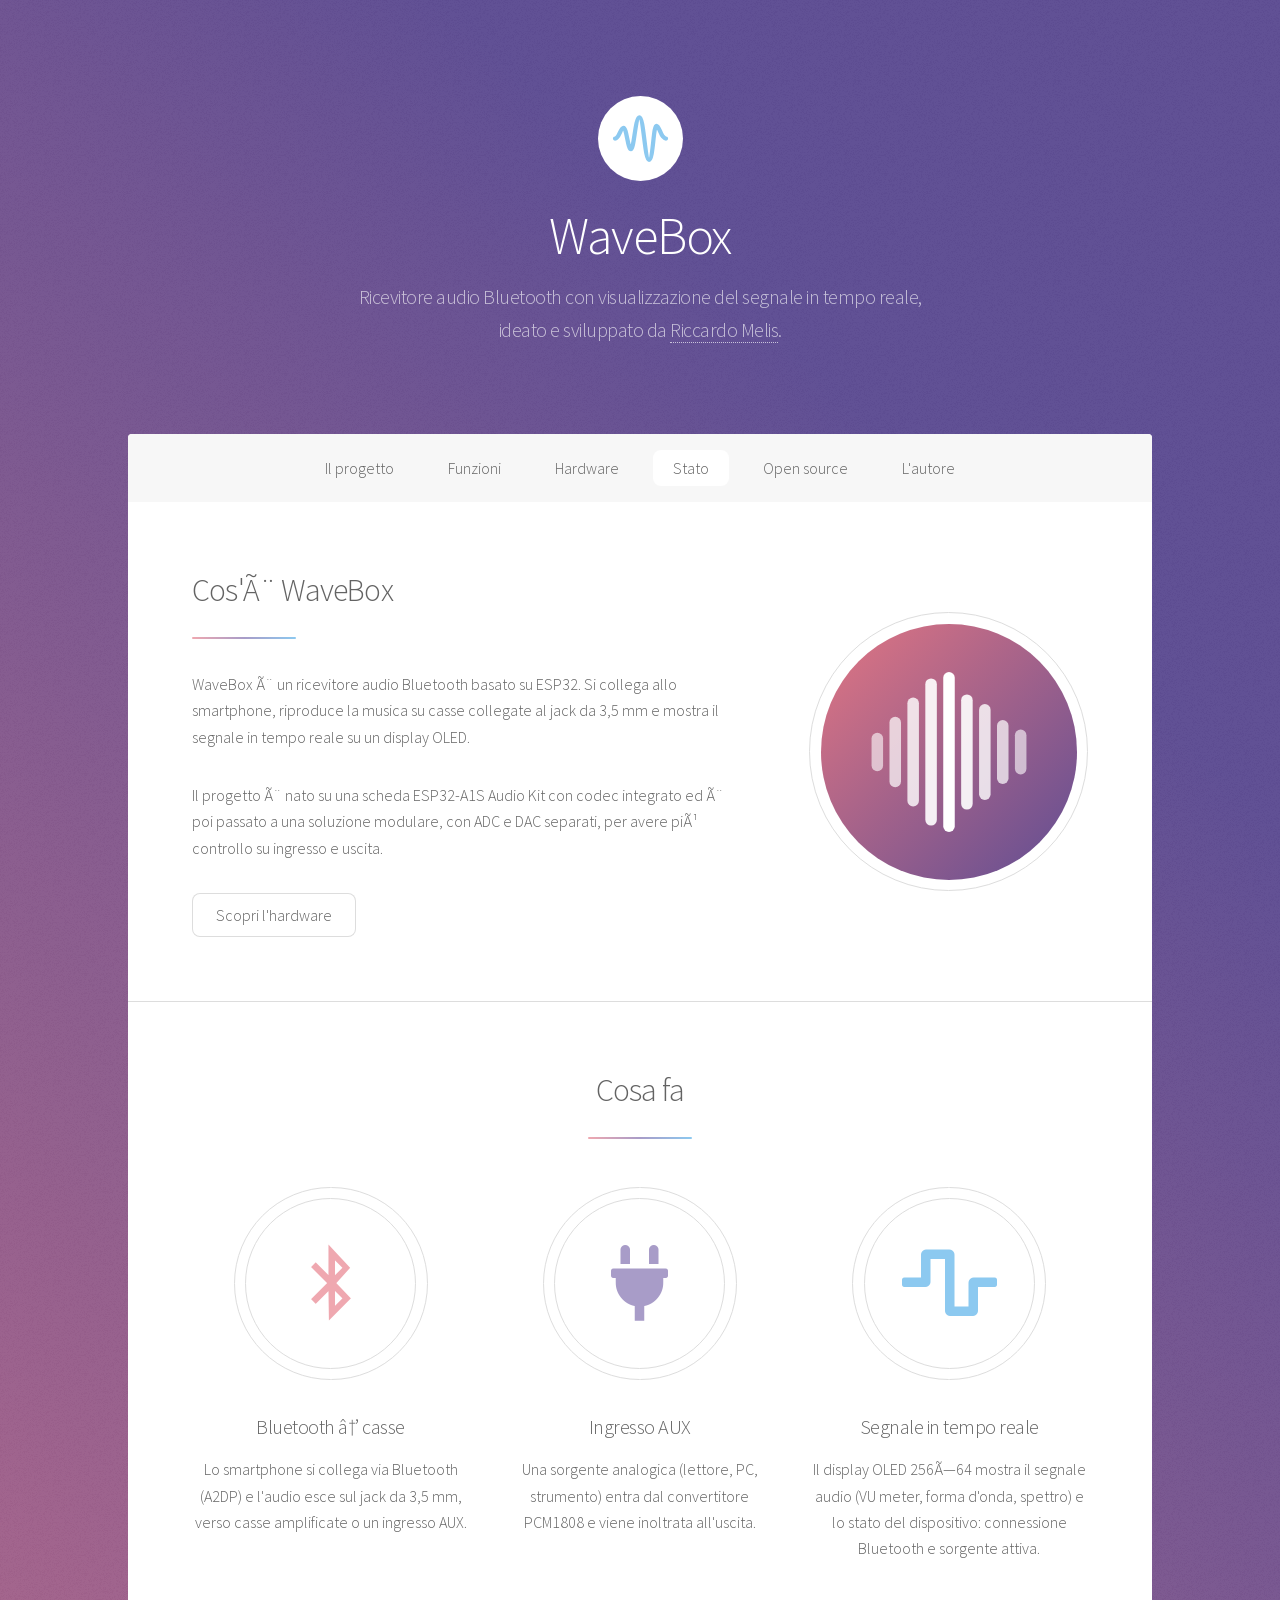
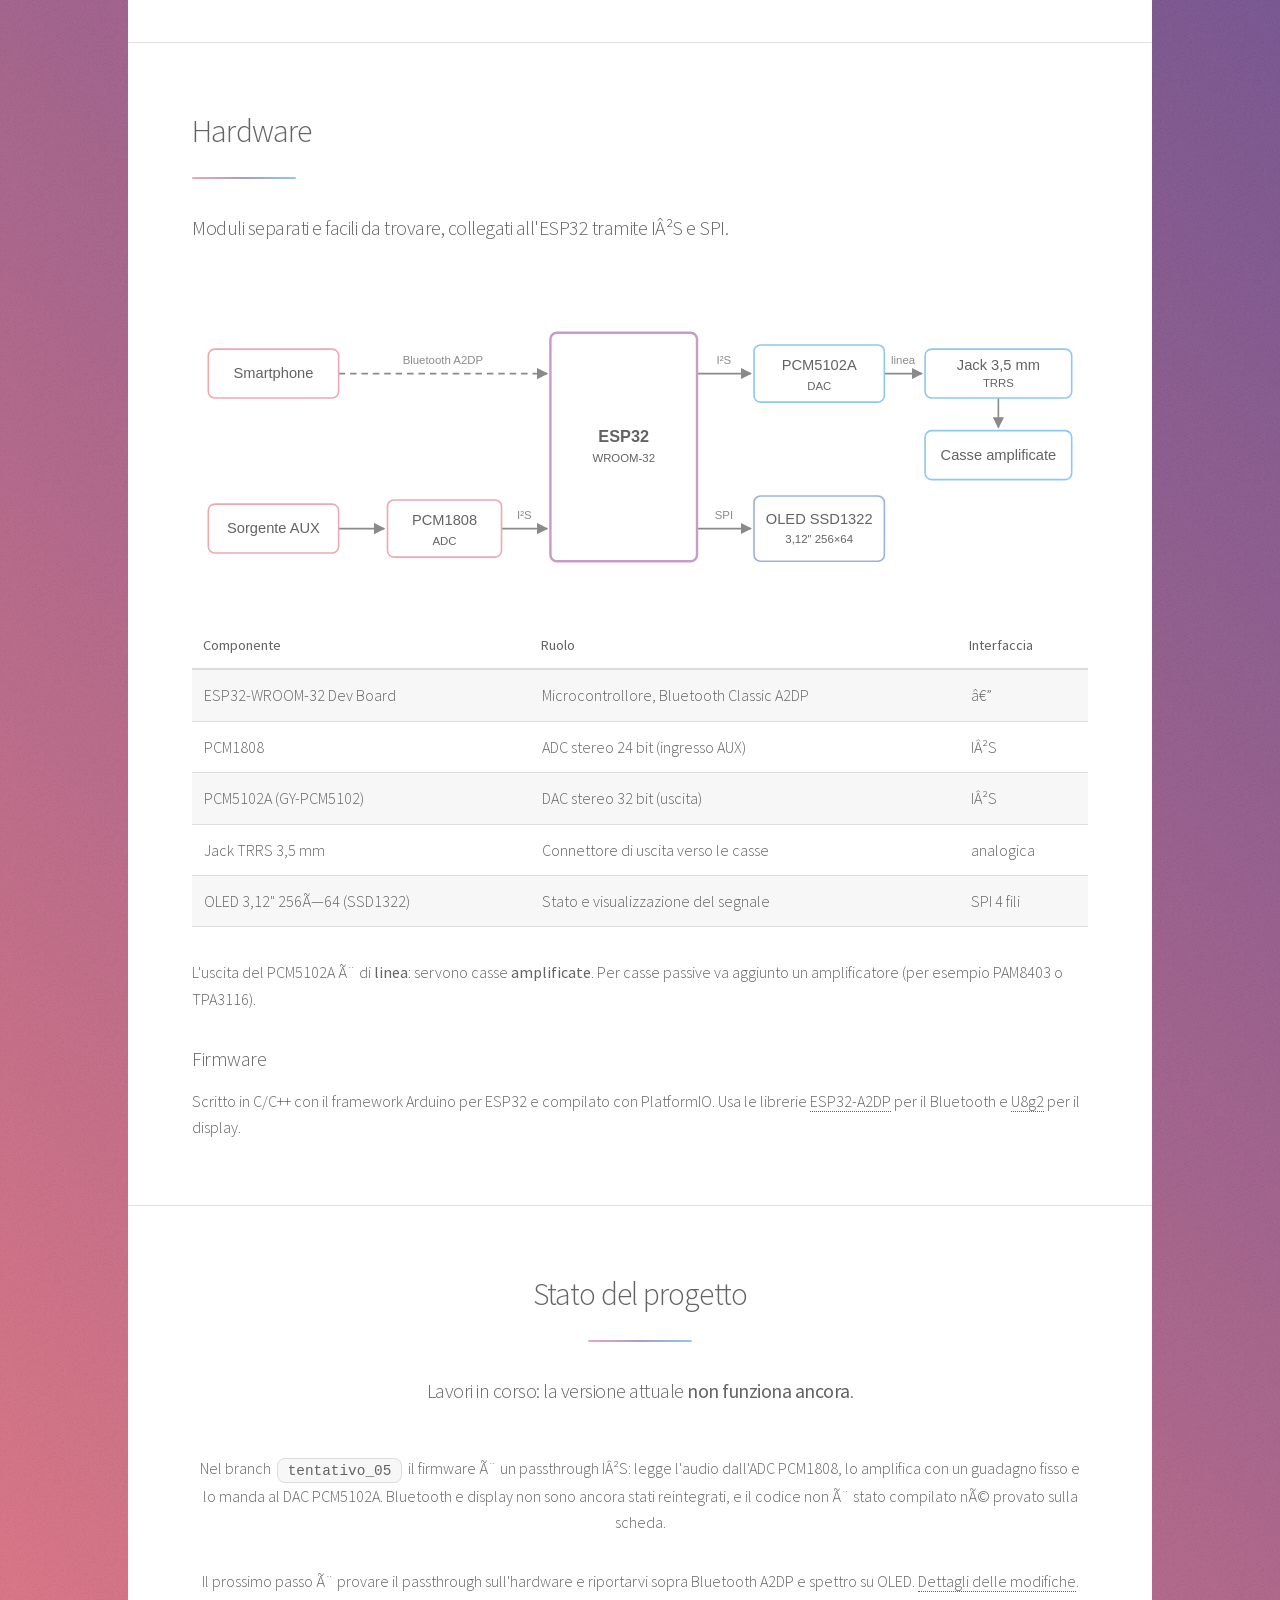
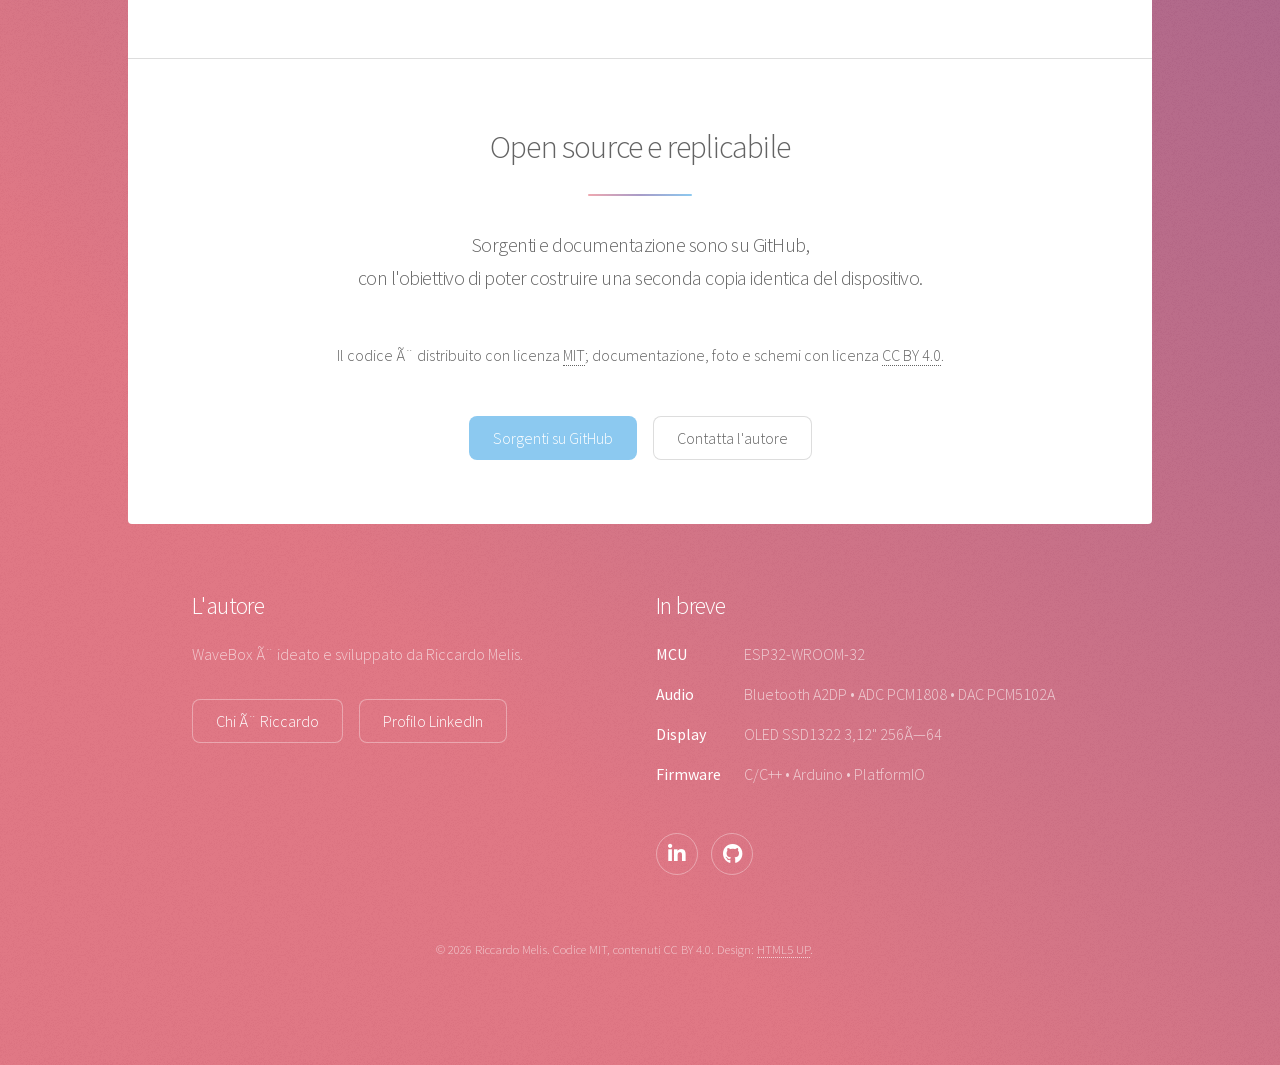
==== docs/index.html @ 92a0d658 "Merge origin/main in tentativo_05" ====
﻿<!DOCTYPE HTML>
<!--
	WaveBox - sito del progetto (bozza)
	Basato su Stellar by HTML5 UP
	html5up.net | @ajlkn
	Free for personal and commercial use under the CCA 3.0 license (html5up.net/license)
-->
<html lang="it">
	<head>
		<title>WaveBox â€“ Ricevitore audio Bluetooth con ESP32</title>
		<meta charset="utf-8" />
		<meta name="viewport" content="width=device-width, initial-scale=1" />
		<meta name="description" content="WaveBox: ricevitore audio Bluetooth basato su ESP32, con ingresso AUX e visualizzazione del segnale in tempo reale su display OLED. Ideato e sviluppato da Riccardo Melis." />
		<meta name="author" content="Riccardo Melis" />
		<link rel="icon" type="image/svg+xml" href="images/logo.svg" />
		<link rel="stylesheet" href="assets/css/main.css" />
		<noscript><link rel="stylesheet" href="assets/css/noscript.css" /></noscript>
	</head>
	<body class="is-preload">

		<!-- Wrapper -->
			<div id="wrapper">

				<!-- Header -->
					<header id="header" class="alt">
						<span class="logo"><img src="images/logo.svg" alt="Logo WaveBox" /></span>
						<h1>WaveBox</h1>
						<p>Ricevitore audio Bluetooth con visualizzazione del segnale in tempo reale,<br />
						ideato e sviluppato da <a href="riccardo.html">Riccardo Melis</a>.</p>
					</header>

				<!-- Nav -->
					<nav id="nav">
						<ul>
							<li><a href="#intro" class="active">Il progetto</a></li>
							<li><a href="#funzioni">Funzioni</a></li>
							<li><a href="#hardware">Hardware</a></li>
							<li><a href="#stato">Stato</a></li>
							<li><a href="#open-source">Open source</a></li>
							<li><a href="riccardo.html">L'autore</a></li>
						</ul>
					</nav>

				<!-- Main -->
					<div id="main">

						<!-- Il progetto -->
							<section id="intro" class="main">
								<div class="spotlight">
									<div class="content">
										<header class="major">
											<h2>Cos'Ã¨ WaveBox</h2>
										</header>
										<p>WaveBox Ã¨ un ricevitore audio Bluetooth basato su ESP32. Si collega allo smartphone,
										riproduce la musica su casse collegate al jack da 3,5 mm e mostra il segnale in tempo
										reale su un display OLED.</p>
										<p>Il progetto Ã¨ nato su una scheda ESP32-A1S Audio Kit con codec integrato ed Ã¨ poi
										passato a una soluzione modulare, con ADC e DAC separati, per avere piÃ¹ controllo
										su ingresso e uscita.</p>
										<ul class="actions">
											<li><a href="#hardware" class="button scrolly">Scopri l'hardware</a></li>
										</ul>
									</div>
									<span class="image"><img src="images/wavebox.svg" alt="Barre di un segnale audio" /></span>
								</div>
							</section>

						<!-- Funzioni -->
							<section id="funzioni" class="main special">
								<header class="major">
									<h2>Cosa fa</h2>
								</header>
								<ul class="features">
									<li>
										<span class="icon brands major style1 fa-bluetooth-b"></span>
										<h3>Bluetooth â†’ casse</h3>
										<p>Lo smartphone si collega via Bluetooth (A2DP) e l'audio esce sul jack da 3,5 mm,
										verso casse amplificate o un ingresso AUX.</p>
									</li>
									<li>
										<span class="icon solid major style3 fa-plug"></span>
										<h3>Ingresso AUX</h3>
										<p>Una sorgente analogica (lettore, PC, strumento) entra dal convertitore PCM1808
										e viene inoltrata all'uscita.</p>
									</li>
									<li>
										<span class="icon solid major style5 fa-wave-square"></span>
										<h3>Segnale in tempo reale</h3>
										<p>Il display OLED 256Ã—64 mostra il segnale audio (VU meter, forma d'onda, spettro)
										e lo stato del dispositivo: connessione Bluetooth e sorgente attiva.</p>
									</li>
								</ul>
							</section>

						<!-- Hardware -->
							<section id="hardware" class="main">
								<header class="major">
									<h2>Hardware</h2>
									<p>Moduli separati e facili da trovare, collegati all'ESP32 tramite IÂ²S e SPI.</p>
								</header>
								<span class="image fit"><img src="images/schema-a-blocchi.svg" alt="Schema a blocchi: smartphone e sorgente AUX entrano nell'ESP32, che pilota il DAC PCM5102A verso il jack e il display OLED SSD1322" /></span>
								<div class="table-wrapper">
									<table>
										<thead>
											<tr>
												<th>Componente</th>
												<th>Ruolo</th>
												<th>Interfaccia</th>
											</tr>
										</thead>
										<tbody>
											<tr>
												<td>ESP32-WROOM-32 Dev Board</td>
												<td>Microcontrollore, Bluetooth Classic A2DP</td>
												<td>â€”</td>
											</tr>
											<tr>
												<td>PCM1808</td>
												<td>ADC stereo 24 bit (ingresso AUX)</td>
												<td>IÂ²S</td>
											</tr>
											<tr>
												<td>PCM5102A (GY-PCM5102)</td>
												<td>DAC stereo 32 bit (uscita)</td>
												<td>IÂ²S</td>
											</tr>
											<tr>
												<td>Jack TRRS 3,5 mm</td>
												<td>Connettore di uscita verso le casse</td>
												<td>analogica</td>
											</tr>
											<tr>
												<td>OLED 3,12" 256Ã—64 (SSD1322)</td>
												<td>Stato e visualizzazione del segnale</td>
												<td>SPI 4 fili</td>
											</tr>
										</tbody>
									</table>
								</div>
								<p>L'uscita del PCM5102A Ã¨ di <strong>linea</strong>: servono casse <strong>amplificate</strong>.
								Per casse passive va aggiunto un amplificatore (per esempio PAM8403 o TPA3116).</p>
								<h3>Firmware</h3>
								<p>Scritto in C/C++ con il framework Arduino per ESP32 e compilato con PlatformIO.
								Usa le librerie <a href="https://github.com/pschatzmann/ESP32-A2DP">ESP32-A2DP</a> per il
								Bluetooth e <a href="https://github.com/olikraus/u8g2">U8g2</a> per il display.</p>
							</section>

						<!-- Stato -->
							<section id="stato" class="main special">
								<header class="major">
									<h2>Stato del progetto</h2>
									<p>Lavori in corso: la versione attuale <strong>non funziona ancora</strong>.</p>
								</header>
								<p>Nel branch <code>tentativo_05</code> il firmware Ã¨ un passthrough IÂ²S: legge l'audio dall'ADC PCM1808,
								lo amplifica con un guadagno fisso e lo manda al DAC PCM5102A. Bluetooth e display non sono
								ancora stati reintegrati, e il codice non Ã¨ stato compilato nÃ© provato sulla scheda.</p>
								<p>Il prossimo passo Ã¨ provare il passthrough sull'hardware e riportarvi sopra Bluetooth A2DP e spettro su OLED.
								<a href="https://github.com/RikyM06/WaveBox/blob/tentativo_05/docs/tentativo_05.md">Dettagli delle modifiche</a>.</p>
							</section>

						<!-- Open source -->
							<section id="open-source" class="main special">
								<header class="major">
									<h2>Open source e replicabile</h2>
									<p>Sorgenti e documentazione sono su GitHub,<br />
									con l'obiettivo di poter costruire una seconda copia identica del dispositivo.</p>
								</header>
								<p>Il codice Ã¨ distribuito con licenza <a href="https://opensource.org/license/mit">MIT</a>;
								documentazione, foto e schemi con licenza <a href="https://creativecommons.org/licenses/by/4.0/deed.it">CC BY 4.0</a>.</p>
								<footer class="major">
									<ul class="actions special">
										<li><a href="https://github.com/RikyM06/WaveBox" class="button primary">Sorgenti su GitHub</a></li>
										<li><a href="https://www.linkedin.com/in/rikym06" class="button">Contatta l'autore</a></li>
									</ul>
								</footer>
							</section>

					</div>

				<!-- Footer -->
					<footer id="footer">
						<section>
							<h2>L'autore</h2>
							<p>WaveBox Ã¨ ideato e sviluppato da Riccardo Melis.</p>
							<ul class="actions">
								<li><a href="riccardo.html" class="button">Chi Ã¨ Riccardo</a></li>
								<li><a href="https://www.linkedin.com/in/rikym06" class="button">Profilo LinkedIn</a></li>
							</ul>
						</section>
						<section>
							<h2>In breve</h2>
							<dl class="alt">
								<dt>MCU</dt>
								<dd>ESP32-WROOM-32</dd>
								<dt>Audio</dt>
								<dd>Bluetooth A2DP &bull; ADC PCM1808 &bull; DAC PCM5102A</dd>
								<dt>Display</dt>
								<dd>OLED SSD1322 3,12" 256Ã—64</dd>
								<dt>Firmware</dt>
								<dd>C/C++ &bull; Arduino &bull; PlatformIO</dd>
							</dl>
							<ul class="icons">
								<li><a href="https://www.linkedin.com/in/rikym06" class="icon brands fa-linkedin-in alt"><span class="label">LinkedIn</span></a></li>
								<li><a href="https://github.com/RikyM06/WaveBox" class="icon brands fa-github alt"><span class="label">GitHub</span></a></li>
							</ul>
						</section>
						<p class="copyright">&copy; 2026 Riccardo Melis. Codice MIT, contenuti CC BY 4.0. Design: <a href="https://html5up.net">HTML5 UP</a>.</p>
					</footer>

			</div>

		<!-- Scripts -->
			<script src="assets/js/jquery.min.js"></script>
			<script src="assets/js/jquery.scrollex.min.js"></script>
			<script src="assets/js/jquery.scrolly.min.js"></script>
			<script src="assets/js/browser.min.js"></script>
			<script src="assets/js/breakpoints.min.js"></script>
			<script src="assets/js/util.js"></script>
			<script src="assets/js/main.js"></script>

	</body>
</html>
<!-- Data ultimo aggiornamento: 20/10/2026 -->
---- docs/assets/css/main.css ----
@import url(fontawesome-all.min.css);

/* Source Sans Pro ospitato in locale (SIL Open Font License 1.1, Adobe):
   nessuna richiesta ai server di Google Fonts. */
@font-face {
	font-family: 'Source Sans Pro';
	font-style: normal;
	font-weight: 300;
	font-display: swap;
	src: url(../webfonts/source-sans-pro-300-latin-ext.woff2) format('woff2');
	unicode-range: U+0100-02BA, U+02BD-02C5, U+02C7-02CC, U+02CE-02D7, U+02DD-02FF, U+0304, U+0308, U+0329, U+1D00-1DBF, U+1E00-1E9F, U+1EF2-1EFF, U+2020, U+20A0-20AB, U+20AD-20C4, U+2113, U+2C60-2C7F, U+A720-A7FF;
}
@font-face {
	font-family: 'Source Sans Pro';
	font-style: normal;
	font-weight: 300;
	font-display: swap;
	src: url(../webfonts/source-sans-pro-300-latin.woff2) format('woff2');
	unicode-range: U+0000-00FF, U+0131, U+0152-0153, U+02BB-02BC, U+02C6, U+02DA, U+02DC, U+0304, U+0308, U+0329, U+2000-206F, U+20AC, U+2122, U+2191, U+2193, U+2212, U+2215, U+FEFF, U+FFFD;
}
@font-face {
	font-family: 'Source Sans Pro';
	font-style: normal;
	font-weight: 400;
	font-display: swap;
	src: url(../webfonts/source-sans-pro-400-latin-ext.woff2) format('woff2');
	unicode-range: U+0100-02BA, U+02BD-02C5, U+02C7-02CC, U+02CE-02D7, U+02DD-02FF, U+0304, U+0308, U+0329, U+1D00-1DBF, U+1E00-1E9F, U+1EF2-1EFF, U+2020, U+20A0-20AB, U+20AD-20C4, U+2113, U+2C60-2C7F, U+A720-A7FF;
}
@font-face {
	font-family: 'Source Sans Pro';
	font-style: normal;
	font-weight: 400;
	font-display: swap;
	src: url(../webfonts/source-sans-pro-400-latin.woff2) format('woff2');
	unicode-range: U+0000-00FF, U+0131, U+0152-0153, U+02BB-02BC, U+02C6, U+02DA, U+02DC, U+0304, U+0308, U+0329, U+2000-206F, U+20AC, U+2122, U+2191, U+2193, U+2212, U+2215, U+FEFF, U+FFFD;
}

/*
	Stellar by HTML5 UP
	html5up.net | @ajlkn
	Free for personal and commercial use under the CCA 3.0 license (html5up.net/license)
*/

html, body, div, span, applet, object,
iframe, h1, h2, h3, h4, h5, h6, p, blockquote,
pre, a, abbr, acronym, address, big, cite,
code, del, dfn, em, img, ins, kbd, q, s, samp,
small, strike, strong, sub, sup, tt, var, b,
u, i, center, dl, dt, dd, ol, ul, li, fieldset,
form, label, legend, table, caption, tbody,
tfoot, thead, tr, th, td, article, aside,
canvas, details, embed, figure, figcaption,
footer, header, hgroup, menu, nav, output, ruby,
section, summary, time, mark, audio, video {
	margin: 0;
	padding: 0;
	border: 0;
	font-size: 100%;
	font: inherit;
	vertical-align: baseline;}

article, aside, details, figcaption, figure,
footer, header, hgroup, menu, nav, section {
	display: block;}

body {
	line-height: 1;
}

ol, ul {
	list-style: none;
}

blockquote, q {
	quotes: none;
}

	blockquote:before, blockquote:after, q:before, q:after {
		content: '';
		content: none;
	}

table {
	border-collapse: collapse;
	border-spacing: 0;
}

body {
	-webkit-text-size-adjust: none;
}

mark {
	background-color: transparent;
	color: inherit;
}

input::-moz-focus-inner {
	border: 0;
	padding: 0;
}

input, select, textarea {
	-moz-appearance: none;
	-webkit-appearance: none;
	-ms-appearance: none;
	appearance: none;
}

/* Basic */

	@-ms-viewport {
		width: device-width;
	}

	body {
		-ms-overflow-style: scrollbar;
	}

	@media screen and (max-width: 480px) {

		html, body {
			min-width: 320px;
		}

	}

	html {
		box-sizing: border-box;
	}

	*, *:before, *:after {
		box-sizing: inherit;
	}

	body {
		background-color: #935d8c;
		background-image: url("images/overlay.png"), -moz-linear-gradient(45deg, #e37682 15%, #5f4d93 85%);
		background-image: url("images/overlay.png"), -webkit-linear-gradient(45deg, #e37682 15%, #5f4d93 85%);
		background-image: url("images/overlay.png"), -ms-linear-gradient(45deg, #e37682 15%, #5f4d93 85%);
		background-image: url("images/overlay.png"), linear-gradient(45deg, #e37682 15%, #5f4d93 85%);
	}

		body.is-preload *, body.is-preload *:before, body.is-preload *:after {
			-moz-animation: none !important;
			-webkit-animation: none !important;
			-ms-animation: none !important;
			animation: none !important;
			-moz-transition: none !important;
			-webkit-transition: none !important;
			-ms-transition: none !important;
			transition: none !important;
		}

/* Type */

	body {
		background-color: #935d8c;
		color: rgba(255, 255, 255, 0.65);
	}

	body, input, select, textarea {
		font-family: "Source Sans Pro", Helvetica, sans-serif;
		font-size: 17pt;
		font-weight: 300;
		line-height: 1.65;
	}

		@media screen and (max-width: 1680px) {

			body, input, select, textarea {
				font-size: 14pt;
			}

		}

		@media screen and (max-width: 1280px) {

			body, input, select, textarea {
				font-size: 12pt;
			}

		}

		@media screen and (max-width: 360px) {

			body, input, select, textarea {
				font-size: 11pt;
			}

		}

	a {
		-moz-transition: color 0.2s ease, border-bottom 0.2s ease;
		-webkit-transition: color 0.2s ease, border-bottom 0.2s ease;
		-ms-transition: color 0.2s ease, border-bottom 0.2s ease;
		transition: color 0.2s ease, border-bottom 0.2s ease;
		text-decoration: none;
		border-bottom: dotted 1px;
		color: inherit;
	}

		a:hover {
			border-bottom-color: transparent;
		}

	strong, b {
		font-weight: 400;
	}

	em, i {
		font-style: italic;
	}

	p {
		margin: 0 0 2em 0;
	}

		p.content {
			-moz-columns: 20em 2;
			-webkit-columns: 20em 2;
			-ms-columns: 20em 2;
			columns: 20em 2;
			-moz-column-gap: 2em;
			-webkit-column-gap: 2em;
			-ms-column-gap: 2em;
			column-gap: 2em;
			text-align: justify;
		}

	h1, h2, h3, h4, h5, h6 {
		font-weight: 300;
		line-height: 1.5;
		margin: 0 0 0.7em 0;
		letter-spacing: -0.025em;
	}

		h1 a, h2 a, h3 a, h4 a, h5 a, h6 a {
			color: inherit;
			text-decoration: none;
		}

	h1 {
		font-size: 2.5em;
		line-height: 1.2;
	}

	h2 {
		font-size: 1.5em;
	}

	h3 {
		font-size: 1.25em;
	}

	h4 {
		font-size: 1.1em;
	}

	h5 {
		font-size: 0.9em;
	}

	h6 {
		font-size: 0.7em;
	}

	@media screen and (max-width: 736px) {

		h1 {
			font-size: 2em;
		}

	}

	sub {
		font-size: 0.8em;
		position: relative;
		top: 0.5em;
	}

	sup {
		font-size: 0.8em;
		position: relative;
		top: -0.5em;
	}

	blockquote {
		border-left: solid 4px;
		font-style: italic;
		margin: 0 0 2em 0;
		padding: 0.5em 0 0.5em 2em;
	}

	code {
		border-radius: 8px;
		border: solid 1px;
		font-family: "Courier New", monospace;
		font-size: 0.9em;
		margin: 0 0.25em;
		padding: 0.25em 0.65em;
	}

	pre {
		-webkit-overflow-scrolling: touch;
		font-family: "Courier New", monospace;
		font-size: 0.9em;
		margin: 0 0 2em 0;
	}

		pre code {
			display: block;
			line-height: 1.75;
			padding: 1em 1.5em;
			overflow-x: auto;
		}

	hr {
		border: 0;
		border-bottom: solid 1px;
		margin: 2em 0;
	}

		hr.major {
			margin: 3em 0;
		}

	.align-left {
		text-align: left;
	}

	.align-center {
		text-align: center;
	}

	.align-right {
		text-align: right;
	}

	input, select, textarea {
		color: #ffffff;
	}

	a:hover {
		color: #ffffff;
	}

	strong, b {
		color: #ffffff;
	}

	h1, h2, h3, h4, h5, h6 {
		color: #ffffff;
	}

	blockquote {
		border-left-color: rgba(255, 255, 255, 0.35);
	}

	code {
		background: rgba(255, 255, 255, 0.075);
		border-color: rgba(255, 255, 255, 0.35);
	}

	hr {
		border-bottom-color: rgba(255, 255, 255, 0.35);
	}

/* Row */

	.row {
		display: flex;
		flex-wrap: wrap;
		box-sizing: border-box;
		align-items: stretch;
	}

		.row > * {
			box-sizing: border-box;
		}

		.row.gtr-uniform > * > :last-child {
			margin-bottom: 0;
		}

		.row.aln-left {
			justify-content: flex-start;
		}

		.row.aln-center {
			justify-content: center;
		}

		.row.aln-right {
			justify-content: flex-end;
		}

		.row.aln-top {
			align-items: flex-start;
		}

		.row.aln-middle {
			align-items: center;
		}

		.row.aln-bottom {
			align-items: flex-end;
		}

		.row > .imp {
			order: -1;
		}

		.row > .col-1 {
			width: 8.33333%;
		}

		.row > .off-1 {
			margin-left: 8.33333%;
		}

		.row > .col-2 {
			width: 16.66667%;
		}

		.row > .off-2 {
			margin-left: 16.66667%;
		}

		.row > .col-3 {
			width: 25%;
		}

		.row > .off-3 {
			margin-left: 25%;
		}

		.row > .col-4 {
			width: 33.33333%;
		}

		.row > .off-4 {
			margin-left: 33.33333%;
		}

		.row > .col-5 {
			width: 41.66667%;
		}

		.row > .off-5 {
			margin-left: 41.66667%;
		}

		.row > .col-6 {
			width: 50%;
		}

		.row > .off-6 {
			margin-left: 50%;
		}

		.row > .col-7 {
			width: 58.33333%;
		}

		.row > .off-7 {
			margin-left: 58.33333%;
		}

		.row > .col-8 {
			width: 66.66667%;
		}

		.row > .off-8 {
			margin-left: 66.66667%;
		}

		.row > .col-9 {
			width: 75%;
		}

		.row > .off-9 {
			margin-left: 75%;
		}

		.row > .col-10 {
			width: 83.33333%;
		}

		.row > .off-10 {
			margin-left: 83.33333%;
		}

		.row > .col-11 {
			width: 91.66667%;
		}

		.row > .off-11 {
			margin-left: 91.66667%;
		}

		.row > .col-12 {
			width: 100%;
		}

		.row > .off-12 {
			margin-left: 100%;
		}

		.row.gtr-0 {
			margin-top: 0;
			margin-left: 0em;
		}

			.row.gtr-0 > * {
				padding: 0 0 0 0em;
			}

			.row.gtr-0.gtr-uniform {
				margin-top: 0em;
			}

				.row.gtr-0.gtr-uniform > * {
					padding-top: 0em;
				}

		.row.gtr-25 {
			margin-top: 0;
			margin-left: -0.375em;
		}

			.row.gtr-25 > * {
				padding: 0 0 0 0.375em;
			}

			.row.gtr-25.gtr-uniform {
				margin-top: -0.375em;
			}

				.row.gtr-25.gtr-uniform > * {
					padding-top: 0.375em;
				}

		.row.gtr-50 {
			margin-top: 0;
			margin-left: -0.75em;
		}

			.row.gtr-50 > * {
				padding: 0 0 0 0.75em;
			}

			.row.gtr-50.gtr-uniform {
				margin-top: -0.75em;
			}

				.row.gtr-50.gtr-uniform > * {
					padding-top: 0.75em;
				}

		.row {
			margin-top: 0;
			margin-left: -1.5em;
		}

			.row > * {
				padding: 0 0 0 1.5em;
			}

			.row.gtr-uniform {
				margin-top: -1.5em;
			}

				.row.gtr-uniform > * {
					padding-top: 1.5em;
				}

		.row.gtr-150 {
			margin-top: 0;
			margin-left: -2.25em;
		}

			.row.gtr-150 > * {
				padding: 0 0 0 2.25em;
			}

			.row.gtr-150.gtr-uniform {
				margin-top: -2.25em;
			}

				.row.gtr-150.gtr-uniform > * {
					padding-top: 2.25em;
				}

		.row.gtr-200 {
			margin-top: 0;
			margin-left: -3em;
		}

			.row.gtr-200 > * {
				padding: 0 0 0 3em;
			}

			.row.gtr-200.gtr-uniform {
				margin-top: -3em;
			}

				.row.gtr-200.gtr-uniform > * {
					padding-top: 3em;
				}

		@media screen and (max-width: 1680px) {

			.row {
				display: flex;
				flex-wrap: wrap;
				box-sizing: border-box;
				align-items: stretch;
			}

				.row > * {
					box-sizing: border-box;
				}

				.row.gtr-uniform > * > :last-child {
					margin-bottom: 0;
				}

				.row.aln-left {
					justify-content: flex-start;
				}

				.row.aln-center {
					justify-content: center;
				}

				.row.aln-right {
					justify-content: flex-end;
				}

				.row.aln-top {
					align-items: flex-start;
				}

				.row.aln-middle {
					align-items: center;
				}

				.row.aln-bottom {
					align-items: flex-end;
				}

				.row > .imp-xlarge {
					order: -1;
				}

				.row > .col-1-xlarge {
					width: 8.33333%;
				}

				.row > .off-1-xlarge {
					margin-left: 8.33333%;
				}

				.row > .col-2-xlarge {
					width: 16.66667%;
				}

				.row > .off-2-xlarge {
					margin-left: 16.66667%;
				}

				.row > .col-3-xlarge {
					width: 25%;
				}

				.row > .off-3-xlarge {
					margin-left: 25%;
				}

				.row > .col-4-xlarge {
					width: 33.33333%;
				}

				.row > .off-4-xlarge {
					margin-left: 33.33333%;
				}

				.row > .col-5-xlarge {
					width: 41.66667%;
				}

				.row > .off-5-xlarge {
					margin-left: 41.66667%;
				}

				.row > .col-6-xlarge {
					width: 50%;
				}

				.row > .off-6-xlarge {
					margin-left: 50%;
				}

				.row > .col-7-xlarge {
					width: 58.33333%;
				}

				.row > .off-7-xlarge {
					margin-left: 58.33333%;
				}

				.row > .col-8-xlarge {
					width: 66.66667%;
				}

				.row > .off-8-xlarge {
					margin-left: 66.66667%;
				}

				.row > .col-9-xlarge {
					width: 75%;
				}

				.row > .off-9-xlarge {
					margin-left: 75%;
				}

				.row > .col-10-xlarge {
					width: 83.33333%;
				}

				.row > .off-10-xlarge {
					margin-left: 83.33333%;
				}

				.row > .col-11-xlarge {
					width: 91.66667%;
				}

				.row > .off-11-xlarge {
					margin-left: 91.66667%;
				}

				.row > .col-12-xlarge {
					width: 100%;
				}

				.row > .off-12-xlarge {
					margin-left: 100%;
				}

				.row.gtr-0 {
					margin-top: 0;
					margin-left: 0em;
				}

					.row.gtr-0 > * {
						padding: 0 0 0 0em;
					}

					.row.gtr-0.gtr-uniform {
						margin-top: 0em;
					}

						.row.gtr-0.gtr-uniform > * {
							padding-top: 0em;
						}

				.row.gtr-25 {
					margin-top: 0;
					margin-left: -0.375em;
				}

					.row.gtr-25 > * {
						padding: 0 0 0 0.375em;
					}

					.row.gtr-25.gtr-uniform {
						margin-top: -0.375em;
					}

						.row.gtr-25.gtr-uniform > * {
							padding-top: 0.375em;
						}

				.row.gtr-50 {
					margin-top: 0;
					margin-left: -0.75em;
				}

					.row.gtr-50 > * {
						padding: 0 0 0 0.75em;
					}

					.row.gtr-50.gtr-uniform {
						margin-top: -0.75em;
					}

						.row.gtr-50.gtr-uniform > * {
							padding-top: 0.75em;
						}

				.row {
					margin-top: 0;
					margin-left: -1.5em;
				}

					.row > * {
						padding: 0 0 0 1.5em;
					}

					.row.gtr-uniform {
						margin-top: -1.5em;
					}

						.row.gtr-uniform > * {
							padding-top: 1.5em;
						}

				.row.gtr-150 {
					margin-top: 0;
					margin-left: -2.25em;
				}

					.row.gtr-150 > * {
						padding: 0 0 0 2.25em;
					}

					.row.gtr-150.gtr-uniform {
						margin-top: -2.25em;
					}

						.row.gtr-150.gtr-uniform > * {
							padding-top: 2.25em;
						}

				.row.gtr-200 {
					margin-top: 0;
					margin-left: -3em;
				}

					.row.gtr-200 > * {
						padding: 0 0 0 3em;
					}

					.row.gtr-200.gtr-uniform {
						margin-top: -3em;
					}

						.row.gtr-200.gtr-uniform > * {
							padding-top: 3em;
						}

		}

		@media screen and (max-width: 1280px) {

			.row {
				display: flex;
				flex-wrap: wrap;
				box-sizing: border-box;
				align-items: stretch;
			}

				.row > * {
					box-sizing: border-box;
				}

				.row.gtr-uniform > * > :last-child {
					margin-bottom: 0;
				}

				.row.aln-left {
					justify-content: flex-start;
				}

				.row.aln-center {
					justify-content: center;
				}

				.row.aln-right {
					justify-content: flex-end;
				}

				.row.aln-top {
					align-items: flex-start;
				}

				.row.aln-middle {
					align-items: center;
				}

				.row.aln-bottom {
					align-items: flex-end;
				}

				.row > .imp-large {
					order: -1;
				}

				.row > .col-1-large {
					width: 8.33333%;
				}

				.row > .off-1-large {
					margin-left: 8.33333%;
				}

				.row > .col-2-large {
					width: 16.66667%;
				}

				.row > .off-2-large {
					margin-left: 16.66667%;
				}

				.row > .col-3-large {
					width: 25%;
				}

				.row > .off-3-large {
					margin-left: 25%;
				}

				.row > .col-4-large {
					width: 33.33333%;
				}

				.row > .off-4-large {
					margin-left: 33.33333%;
				}

				.row > .col-5-large {
					width: 41.66667%;
				}

				.row > .off-5-large {
					margin-left: 41.66667%;
				}

				.row > .col-6-large {
					width: 50%;
				}

				.row > .off-6-large {
					margin-left: 50%;
				}

				.row > .col-7-large {
					width: 58.33333%;
				}

				.row > .off-7-large {
					margin-left: 58.33333%;
				}

				.row > .col-8-large {
					width: 66.66667%;
				}

				.row > .off-8-large {
					margin-left: 66.66667%;
				}

				.row > .col-9-large {
					width: 75%;
				}

				.row > .off-9-large {
					margin-left: 75%;
				}

				.row > .col-10-large {
					width: 83.33333%;
				}

				.row > .off-10-large {
					margin-left: 83.33333%;
				}

				.row > .col-11-large {
					width: 91.66667%;
				}

				.row > .off-11-large {
					margin-left: 91.66667%;
				}

				.row > .col-12-large {
					width: 100%;
				}

				.row > .off-12-large {
					margin-left: 100%;
				}

				.row.gtr-0 {
					margin-top: 0;
					margin-left: 0em;
				}

					.row.gtr-0 > * {
						padding: 0 0 0 0em;
					}

					.row.gtr-0.gtr-uniform {
						margin-top: 0em;
					}

						.row.gtr-0.gtr-uniform > * {
							padding-top: 0em;
						}

				.row.gtr-25 {
					margin-top: 0;
					margin-left: -0.375em;
				}

					.row.gtr-25 > * {
						padding: 0 0 0 0.375em;
					}

					.row.gtr-25.gtr-uniform {
						margin-top: -0.375em;
					}

						.row.gtr-25.gtr-uniform > * {
							padding-top: 0.375em;
						}

				.row.gtr-50 {
					margin-top: 0;
					margin-left: -0.75em;
				}

					.row.gtr-50 > * {
						padding: 0 0 0 0.75em;
					}

					.row.gtr-50.gtr-uniform {
						margin-top: -0.75em;
					}

						.row.gtr-50.gtr-uniform > * {
							padding-top: 0.75em;
						}

				.row {
					margin-top: 0;
					margin-left: -1.5em;
				}

					.row > * {
						padding: 0 0 0 1.5em;
					}

					.row.gtr-uniform {
						margin-top: -1.5em;
					}

						.row.gtr-uniform > * {
							padding-top: 1.5em;
						}

				.row.gtr-150 {
					margin-top: 0;
					margin-left: -2.25em;
				}

					.row.gtr-150 > * {
						padding: 0 0 0 2.25em;
					}

					.row.gtr-150.gtr-uniform {
						margin-top: -2.25em;
					}

						.row.gtr-150.gtr-uniform > * {
							padding-top: 2.25em;
						}

				.row.gtr-200 {
					margin-top: 0;
					margin-left: -3em;
				}

					.row.gtr-200 > * {
						padding: 0 0 0 3em;
					}

					.row.gtr-200.gtr-uniform {
						margin-top: -3em;
					}

						.row.gtr-200.gtr-uniform > * {
							padding-top: 3em;
						}

		}

		@media screen and (max-width: 980px) {

			.row {
				display: flex;
				flex-wrap: wrap;
				box-sizing: border-box;
				align-items: stretch;
			}

				.row > * {
					box-sizing: border-box;
				}

				.row.gtr-uniform > * > :last-child {
					margin-bottom: 0;
				}

				.row.aln-left {
					justify-content: flex-start;
				}

				.row.aln-center {
					justify-content: center;
				}

				.row.aln-right {
					justify-content: flex-end;
				}

				.row.aln-top {
					align-items: flex-start;
				}

				.row.aln-middle {
					align-items: center;
				}

				.row.aln-bottom {
					align-items: flex-end;
				}

				.row > .imp-medium {
					order: -1;
				}

				.row > .col-1-medium {
					width: 8.33333%;
				}

				.row > .off-1-medium {
					margin-left: 8.33333%;
				}

				.row > .col-2-medium {
					width: 16.66667%;
				}

				.row > .off-2-medium {
					margin-left: 16.66667%;
				}

				.row > .col-3-medium {
					width: 25%;
				}

				.row > .off-3-medium {
					margin-left: 25%;
				}

				.row > .col-4-medium {
					width: 33.33333%;
				}

				.row > .off-4-medium {
					margin-left: 33.33333%;
				}

				.row > .col-5-medium {
					width: 41.66667%;
				}

				.row > .off-5-medium {
					margin-left: 41.66667%;
				}

				.row > .col-6-medium {
					width: 50%;
				}

				.row > .off-6-medium {
					margin-left: 50%;
				}

				.row > .col-7-medium {
					width: 58.33333%;
				}

				.row > .off-7-medium {
					margin-left: 58.33333%;
				}

				.row > .col-8-medium {
					width: 66.66667%;
				}

				.row > .off-8-medium {
					margin-left: 66.66667%;
				}

				.row > .col-9-medium {
					width: 75%;
				}

				.row > .off-9-medium {
					margin-left: 75%;
				}

				.row > .col-10-medium {
					width: 83.33333%;
				}

				.row > .off-10-medium {
					margin-left: 83.33333%;
				}

				.row > .col-11-medium {
					width: 91.66667%;
				}

				.row > .off-11-medium {
					margin-left: 91.66667%;
				}

				.row > .col-12-medium {
					width: 100%;
				}

				.row > .off-12-medium {
					margin-left: 100%;
				}

				.row.gtr-0 {
					margin-top: 0;
					margin-left: 0em;
				}

					.row.gtr-0 > * {
						padding: 0 0 0 0em;
					}

					.row.gtr-0.gtr-uniform {
						margin-top: 0em;
					}

						.row.gtr-0.gtr-uniform > * {
							padding-top: 0em;
						}

				.row.gtr-25 {
					margin-top: 0;
					margin-left: -0.375em;
				}

					.row.gtr-25 > * {
						padding: 0 0 0 0.375em;
					}

					.row.gtr-25.gtr-uniform {
						margin-top: -0.375em;
					}

						.row.gtr-25.gtr-uniform > * {
							padding-top: 0.375em;
						}

				.row.gtr-50 {
					margin-top: 0;
					margin-left: -0.75em;
				}

					.row.gtr-50 > * {
						padding: 0 0 0 0.75em;
					}

					.row.gtr-50.gtr-uniform {
						margin-top: -0.75em;
					}

						.row.gtr-50.gtr-uniform > * {
							padding-top: 0.75em;
						}

				.row {
					margin-top: 0;
					margin-left: -1.5em;
				}

					.row > * {
						padding: 0 0 0 1.5em;
					}

					.row.gtr-uniform {
						margin-top: -1.5em;
					}

						.row.gtr-uniform > * {
							padding-top: 1.5em;
						}

				.row.gtr-150 {
					margin-top: 0;
					margin-left: -2.25em;
				}

					.row.gtr-150 > * {
						padding: 0 0 0 2.25em;
					}

					.row.gtr-150.gtr-uniform {
						margin-top: -2.25em;
					}

						.row.gtr-150.gtr-uniform > * {
							padding-top: 2.25em;
						}

				.row.gtr-200 {
					margin-top: 0;
					margin-left: -3em;
				}

					.row.gtr-200 > * {
						padding: 0 0 0 3em;
					}

					.row.gtr-200.gtr-uniform {
						margin-top: -3em;
					}

						.row.gtr-200.gtr-uniform > * {
							padding-top: 3em;
						}

		}

		@media screen and (max-width: 736px) {

			.row {
				display: flex;
				flex-wrap: wrap;
				box-sizing: border-box;
				align-items: stretch;
			}

				.row > * {
					box-sizing: border-box;
				}

				.row.gtr-uniform > * > :last-child {
					margin-bottom: 0;
				}

				.row.aln-left {
					justify-content: flex-start;
				}

				.row.aln-center {
					justify-content: center;
				}

				.row.aln-right {
					justify-content: flex-end;
				}

				.row.aln-top {
					align-items: flex-start;
				}

				.row.aln-middle {
					align-items: center;
				}

				.row.aln-bottom {
					align-items: flex-end;
				}

				.row > .imp-small {
					order: -1;
				}

				.row > .col-1-small {
					width: 8.33333%;
				}

				.row > .off-1-small {
					margin-left: 8.33333%;
				}

				.row > .col-2-small {
					width: 16.66667%;
				}

				.row > .off-2-small {
					margin-left: 16.66667%;
				}

				.row > .col-3-small {
					width: 25%;
				}

				.row > .off-3-small {
					margin-left: 25%;
				}

				.row > .col-4-small {
					width: 33.33333%;
				}

				.row > .off-4-small {
					margin-left: 33.33333%;
				}

				.row > .col-5-small {
					width: 41.66667%;
				}

				.row > .off-5-small {
					margin-left: 41.66667%;
				}

				.row > .col-6-small {
					width: 50%;
				}

				.row > .off-6-small {
					margin-left: 50%;
				}

				.row > .col-7-small {
					width: 58.33333%;
				}

				.row > .off-7-small {
					margin-left: 58.33333%;
				}

				.row > .col-8-small {
					width: 66.66667%;
				}

				.row > .off-8-small {
					margin-left: 66.66667%;
				}

				.row > .col-9-small {
					width: 75%;
				}

				.row > .off-9-small {
					margin-left: 75%;
				}

				.row > .col-10-small {
					width: 83.33333%;
				}

				.row > .off-10-small {
					margin-left: 83.33333%;
				}

				.row > .col-11-small {
					width: 91.66667%;
				}

				.row > .off-11-small {
					margin-left: 91.66667%;
				}

				.row > .col-12-small {
					width: 100%;
				}

				.row > .off-12-small {
					margin-left: 100%;
				}

				.row.gtr-0 {
					margin-top: 0;
					margin-left: 0em;
				}

					.row.gtr-0 > * {
						padding: 0 0 0 0em;
					}

					.row.gtr-0.gtr-uniform {
						margin-top: 0em;
					}

						.row.gtr-0.gtr-uniform > * {
							padding-top: 0em;
						}

				.row.gtr-25 {
					margin-top: 0;
					margin-left: -0.25em;
				}

					.row.gtr-25 > * {
						padding: 0 0 0 0.25em;
					}

					.row.gtr-25.gtr-uniform {
						margin-top: -0.25em;
					}

						.row.gtr-25.gtr-uniform > * {
							padding-top: 0.25em;
						}

				.row.gtr-50 {
					margin-top: 0;
					margin-left: -0.5em;
				}

					.row.gtr-50 > * {
						padding: 0 0 0 0.5em;
					}

					.row.gtr-50.gtr-uniform {
						margin-top: -0.5em;
					}

						.row.gtr-50.gtr-uniform > * {
							padding-top: 0.5em;
						}

				.row {
					margin-top: 0;
					margin-left: -1em;
				}

					.row > * {
						padding: 0 0 0 1em;
					}

					.row.gtr-uniform {
						margin-top: -1em;
					}

						.row.gtr-uniform > * {
							padding-top: 1em;
						}

				.row.gtr-150 {
					margin-top: 0;
					margin-left: -1.5em;
				}

					.row.gtr-150 > * {
						padding: 0 0 0 1.5em;
					}

					.row.gtr-150.gtr-uniform {
						margin-top: -1.5em;
					}

						.row.gtr-150.gtr-uniform > * {
							padding-top: 1.5em;
						}

				.row.gtr-200 {
					margin-top: 0;
					margin-left: -2em;
				}

					.row.gtr-200 > * {
						padding: 0 0 0 2em;
					}

					.row.gtr-200.gtr-uniform {
						margin-top: -2em;
					}

						.row.gtr-200.gtr-uniform > * {
							padding-top: 2em;
						}

		}

		@media screen and (max-width: 480px) {

			.row {
				display: flex;
				flex-wrap: wrap;
				box-sizing: border-box;
				align-items: stretch;
			}

				.row > * {
					box-sizing: border-box;
				}

				.row.gtr-uniform > * > :last-child {
					margin-bottom: 0;
				}

				.row.aln-left {
					justify-content: flex-start;
				}

				.row.aln-center {
					justify-content: center;
				}

				.row.aln-right {
					justify-content: flex-end;
				}

				.row.aln-top {
					align-items: flex-start;
				}

				.row.aln-middle {
					align-items: center;
				}

				.row.aln-bottom {
					align-items: flex-end;
				}

				.row > .imp-xsmall {
					order: -1;
				}

				.row > .col-1-xsmall {
					width: 8.33333%;
				}

				.row > .off-1-xsmall {
					margin-left: 8.33333%;
				}

				.row > .col-2-xsmall {
					width: 16.66667%;
				}

				.row > .off-2-xsmall {
					margin-left: 16.66667%;
				}

				.row > .col-3-xsmall {
					width: 25%;
				}

				.row > .off-3-xsmall {
					margin-left: 25%;
				}

				.row > .col-4-xsmall {
					width: 33.33333%;
				}

				.row > .off-4-xsmall {
					margin-left: 33.33333%;
				}

				.row > .col-5-xsmall {
					width: 41.66667%;
				}

				.row > .off-5-xsmall {
					margin-left: 41.66667%;
				}

				.row > .col-6-xsmall {
					width: 50%;
				}

				.row > .off-6-xsmall {
					margin-left: 50%;
				}

				.row > .col-7-xsmall {
					width: 58.33333%;
				}

				.row > .off-7-xsmall {
					margin-left: 58.33333%;
				}

				.row > .col-8-xsmall {
					width: 66.66667%;
				}

				.row > .off-8-xsmall {
					margin-left: 66.66667%;
				}

				.row > .col-9-xsmall {
					width: 75%;
				}

				.row > .off-9-xsmall {
					margin-left: 75%;
				}

				.row > .col-10-xsmall {
					width: 83.33333%;
				}

				.row > .off-10-xsmall {
					margin-left: 83.33333%;
				}

				.row > .col-11-xsmall {
					width: 91.66667%;
				}

				.row > .off-11-xsmall {
					margin-left: 91.66667%;
				}

				.row > .col-12-xsmall {
					width: 100%;
				}

				.row > .off-12-xsmall {
					margin-left: 100%;
				}

				.row.gtr-0 {
					margin-top: 0;
					margin-left: 0em;
				}

					.row.gtr-0 > * {
						padding: 0 0 0 0em;
					}

					.row.gtr-0.gtr-uniform {
						margin-top: 0em;
					}

						.row.gtr-0.gtr-uniform > * {
							padding-top: 0em;
						}

				.row.gtr-25 {
					margin-top: 0;
					margin-left: -0.3125em;
				}

					.row.gtr-25 > * {
						padding: 0 0 0 0.3125em;
					}

					.row.gtr-25.gtr-uniform {
						margin-top: -0.3125em;
					}

						.row.gtr-25.gtr-uniform > * {
							padding-top: 0.3125em;
						}

				.row.gtr-50 {
					margin-top: 0;
					margin-left: -0.625em;
				}

					.row.gtr-50 > * {
						padding: 0 0 0 0.625em;
					}

					.row.gtr-50.gtr-uniform {
						margin-top: -0.625em;
					}

						.row.gtr-50.gtr-uniform > * {
							padding-top: 0.625em;
						}

				.row {
					margin-top: 0;
					margin-left: -1.25em;
				}

					.row > * {
						padding: 0 0 0 1.25em;
					}

					.row.gtr-uniform {
						margin-top: -1.25em;
					}

						.row.gtr-uniform > * {
							padding-top: 1.25em;
						}

				.row.gtr-150 {
					margin-top: 0;
					margin-left: -1.875em;
				}

					.row.gtr-150 > * {
						padding: 0 0 0 1.875em;
					}

					.row.gtr-150.gtr-uniform {
						margin-top: -1.875em;
					}

						.row.gtr-150.gtr-uniform > * {
							padding-top: 1.875em;
						}

				.row.gtr-200 {
					margin-top: 0;
					margin-left: -2.5em;
				}

					.row.gtr-200 > * {
						padding: 0 0 0 2.5em;
					}

					.row.gtr-200.gtr-uniform {
						margin-top: -2.5em;
					}

						.row.gtr-200.gtr-uniform > * {
							padding-top: 2.5em;
						}

		}

/* Box */

	.box {
		border-radius: 8px;
		border: solid;
		margin-bottom: 2em;
		padding: 1.5em;
	}

		.box > :last-child,
		.box > :last-child > :last-child,
		.box > :last-child > :last-child > :last-child {
			margin-bottom: 0;
		}

		.box.alt {
			border: 0;
			border-radius: 0;
			padding: 0;
		}

	.box {
		border-color: rgba(255, 255, 255, 0.35);
	}

/* Button */

	input[type="submit"],
	input[type="reset"],
	input[type="button"],
	button,
	.button {
		-moz-appearance: none;
		-webkit-appearance: none;
		-ms-appearance: none;
		appearance: none;
		-moz-transition: background-color 0.2s ease-in-out, color 0.2s ease-in-out;
		-webkit-transition: background-color 0.2s ease-in-out, color 0.2s ease-in-out;
		-ms-transition: background-color 0.2s ease-in-out, color 0.2s ease-in-out;
		transition: background-color 0.2s ease-in-out, color 0.2s ease-in-out;
		border-radius: 8px;
		border: 0;
		cursor: pointer;
		display: inline-block;
		font-weight: 300;
		height: 2.75em;
		line-height: 2.75em;
		min-width: 9.25em;
		padding: 0 1.5em;
		text-align: center;
		text-decoration: none;
		white-space: nowrap;
	}

		input[type="submit"].icon,
		input[type="reset"].icon,
		input[type="button"].icon,
		button.icon,
		.button.icon {
			padding-left: 1.35em;
		}

			input[type="submit"].icon:before,
			input[type="reset"].icon:before,
			input[type="button"].icon:before,
			button.icon:before,
			.button.icon:before {
				margin-right: 0.5em;
			}

		input[type="submit"].fit,
		input[type="reset"].fit,
		input[type="button"].fit,
		button.fit,
		.button.fit {
			width: 100%;
		}

		input[type="submit"].small,
		input[type="reset"].small,
		input[type="button"].small,
		button.small,
		.button.small {
			font-size: 0.8em;
		}

		input[type="submit"].large,
		input[type="reset"].large,
		input[type="button"].large,
		button.large,
		.button.large {
			font-size: 1.35em;
		}

		input[type="submit"].disabled, input[type="submit"]:disabled,
		input[type="reset"].disabled,
		input[type="reset"]:disabled,
		input[type="button"].disabled,
		input[type="button"]:disabled,
		button.disabled,
		button:disabled,
		.button.disabled,
		.button:disabled {
			pointer-events: none;
			opacity: 0.25;
		}

		@media screen and (max-width: 736px) {

			input[type="submit"],
			input[type="reset"],
			input[type="button"],
			button,
			.button {
				min-width: 0;
			}

		}

	input[type="submit"],
	input[type="reset"],
	input[type="button"],
	button,
	.button {
		background-color: transparent;
		box-shadow: inset 0 0 0 1px rgba(255, 255, 255, 0.35);
		color: #ffffff !important;
	}

		input[type="submit"]:hover,
		input[type="reset"]:hover,
		input[type="button"]:hover,
		button:hover,
		.button:hover {
			background-color: rgba(255, 255, 255, 0.075);
		}

		input[type="submit"]:active,
		input[type="reset"]:active,
		input[type="button"]:active,
		button:active,
		.button:active {
			background-color: rgba(255, 255, 255, 0.2);
		}

		input[type="submit"].icon:before,
		input[type="reset"].icon:before,
		input[type="button"].icon:before,
		button.icon:before,
		.button.icon:before {
			color: rgba(255, 255, 255, 0.5);
		}

		input[type="submit"].primary,
		input[type="reset"].primary,
		input[type="button"].primary,
		button.primary,
		.button.primary {
			background-color: #8cc9f0;
			color: #ffffff !important;
			box-shadow: none;
		}

			input[type="submit"].primary:hover,
			input[type="reset"].primary:hover,
			input[type="button"].primary:hover,
			button.primary:hover,
			.button.primary:hover {
				background-color: #9acff2;
			}

			input[type="submit"].primary:active,
			input[type="reset"].primary:active,
			input[type="button"].primary:active,
			button.primary:active,
			.button.primary:active {
				background-color: #7ec3ee;
			}

			input[type="submit"].primary.icon:before,
			input[type="reset"].primary.icon:before,
			input[type="button"].primary.icon:before,
			button.primary.icon:before,
			.button.primary.icon:before {
				color: #ffffff !important;
			}

/* Form */

	form {
		margin: 0 0 2em 0;
	}

	label {
		display: block;
		font-size: 0.9em;
		font-weight: 400;
		margin: 0 0 1em 0;
	}

	input[type="text"],
	input[type="password"],
	input[type="email"],
	select,
	textarea {
		-moz-appearance: none;
		-webkit-appearance: none;
		-ms-appearance: none;
		appearance: none;
		border-radius: 8px;
		border: solid 1px;
		color: inherit;
		display: block;
		outline: 0;
		padding: 0 1em;
		text-decoration: none;
		width: 100%;
	}

		input[type="text"]:invalid,
		input[type="password"]:invalid,
		input[type="email"]:invalid,
		select:invalid,
		textarea:invalid {
			box-shadow: none;
		}

	select {
		background-size: 1.25rem;
		background-repeat: no-repeat;
		background-position: calc(100% - 1rem) center;
		height: 2.75em;
		padding-right: 2.75em;
		text-overflow: ellipsis;
	}

		select:focus::-ms-value {
			background-color: transparent;
		}

		select::-ms-expand {
			display: none;
		}

	input[type="text"],
	input[type="password"],
	input[type="email"],
	select {
		height: 2.75em;
	}

	textarea {
		padding: 0.75em 1em;
	}

	input[type="checkbox"],
	input[type="radio"] {
		-moz-appearance: none;
		-webkit-appearance: none;
		-ms-appearance: none;
		appearance: none;
		display: block;
		float: left;
		margin-right: -2em;
		opacity: 0;
		width: 1em;
		z-index: -1;
	}

		input[type="checkbox"] + label,
		input[type="radio"] + label {
			text-decoration: none;
			cursor: pointer;
			display: inline-block;
			font-size: 1em;
			font-weight: 300;
			padding-left: 2.4em;
			padding-right: 0.75em;
			position: relative;
		}

			input[type="checkbox"] + label:before,
			input[type="radio"] + label:before {
				-moz-osx-font-smoothing: grayscale;
				-webkit-font-smoothing: antialiased;
				display: inline-block;
				font-style: normal;
				font-variant: normal;
				text-rendering: auto;
				line-height: 1;
				text-transform: none !important;
				font-family: 'Font Awesome 5 Free';
				font-weight: 900;
			}

			input[type="checkbox"] + label:before,
			input[type="radio"] + label:before {
				border-radius: 8px;
				border: solid 1px;
				content: '';
				display: inline-block;
				font-size: 0.8em;
				height: 2.0625em;
				left: 0;
				line-height: 2.0625em;
				position: absolute;
				text-align: center;
				top: 0;
				width: 2.0625em;
			}

		input[type="checkbox"]:checked + label:before,
		input[type="radio"]:checked + label:before {
			content: '\f00c';
		}

	input[type="checkbox"] + label:before {
		border-radius: 8px;
	}

	input[type="radio"] + label:before {
		border-radius: 100%;
	}

	::-webkit-input-placeholder {
		opacity: 1.0;
	}

	:-moz-placeholder {
		opacity: 1.0;
	}

	::-moz-placeholder {
		opacity: 1.0;
	}

	:-ms-input-placeholder {
		opacity: 1.0;
	}

	label {
		color: #ffffff;
	}

	input[type="text"],
	input[type="password"],
	input[type="email"],
	select,
	textarea {
		background-color: rgba(255, 255, 255, 0.075);
		border-color: rgba(255, 255, 255, 0.35);
	}

		input[type="text"]:focus,
		input[type="password"]:focus,
		input[type="email"]:focus,
		select:focus,
		textarea:focus {
			border-color: #8cc9f0;
			box-shadow: 0 0 0 1px #8cc9f0;
		}

	select {
		background-image: url("data:image/svg+xml;charset=utf8,%3Csvg xmlns='http://www.w3.org/2000/svg' width='40' height='40' preserveAspectRatio='none' viewBox='0 0 40 40'%3E%3Cpath d='M9.4,12.3l10.4,10.4l10.4-10.4c0.2-0.2,0.5-0.4,0.9-0.4c0.3,0,0.6,0.1,0.9,0.4l3.3,3.3c0.2,0.2,0.4,0.5,0.4,0.9 c0,0.4-0.1,0.6-0.4,0.9L20.7,31.9c-0.2,0.2-0.5,0.4-0.9,0.4c-0.3,0-0.6-0.1-0.9-0.4L4.3,17.3c-0.2-0.2-0.4-0.5-0.4-0.9 c0-0.4,0.1-0.6,0.4-0.9l3.3-3.3c0.2-0.2,0.5-0.4,0.9-0.4S9.1,12.1,9.4,12.3z' fill='rgba(255, 255, 255, 0.35)' /%3E%3C/svg%3E");
	}

		select option {
			color: #ffffff;
			background: #935d8c;
		}

	input[type="checkbox"] + label,
	input[type="radio"] + label {
		color: rgba(255, 255, 255, 0.65);
	}

		input[type="checkbox"] + label:before,
		input[type="radio"] + label:before {
			background: rgba(255, 255, 255, 0.075);
			border-color: rgba(255, 255, 255, 0.35);
		}

	input[type="checkbox"]:checked + label:before,
	input[type="radio"]:checked + label:before {
		background-color: #ffffff;
		border-color: #ffffff;
		color: #935d8c;
	}

	input[type="checkbox"]:focus + label:before,
	input[type="radio"]:focus + label:before {
		border-color: #8cc9f0;
		box-shadow: 0 0 0 1px #8cc9f0;
	}

	::-webkit-input-placeholder {
		color: rgba(255, 255, 255, 0.5) !important;
	}

	:-moz-placeholder {
		color: rgba(255, 255, 255, 0.5) !important;
	}

	::-moz-placeholder {
		color: rgba(255, 255, 255, 0.5) !important;
	}

	:-ms-input-placeholder {
		color: rgba(255, 255, 255, 0.5) !important;
	}

	.formerize-placeholder {
		color: rgba(255, 255, 255, 0.5) !important;
	}

/* Icon */

	.icon {
		text-decoration: none;
		-moz-transition: background-color 0.2s ease-in-out, color 0.2s ease-in-out;
		-webkit-transition: background-color 0.2s ease-in-out, color 0.2s ease-in-out;
		-ms-transition: background-color 0.2s ease-in-out, color 0.2s ease-in-out;
		transition: background-color 0.2s ease-in-out, color 0.2s ease-in-out;
		border-bottom: none;
		position: relative;
	}

		.icon:before {
			-moz-osx-font-smoothing: grayscale;
			-webkit-font-smoothing: antialiased;
			display: inline-block;
			font-style: normal;
			font-variant: normal;
			text-rendering: auto;
			line-height: 1;
			text-transform: none !important;
			font-family: 'Font Awesome 5 Free';
			font-weight: 400;
		}

		.icon > .label {
			display: none;
		}

		.icon:before {
			line-height: solid;
		}

		.icon.solid:before {
			font-weight: 900;
		}

		.icon.brands:before {
			font-family: 'Font Awesome 5 Brands';
		}

		.icon.major {
			border: solid 1px;
			display: inline-block;
			border-radius: 100%;
			padding: 0.65em;
			margin: 0 0 2em 0;
			cursor: default;
		}

			.icon.major:before {
				display: inline-block;
				font-size: 6.25rem;
				width: 2.25em;
				height: 2.25em;
				line-height: 2.2em;
				border-radius: 100%;
				border: solid 1px;
				text-align: center;
			}

		.icon.alt {
			display: inline-block;
			border: solid 1px;
			border-radius: 100%;
		}

			.icon.alt:before {
				display: block;
				font-size: 1.25em;
				width: 2em;
				height: 2em;
				text-align: center;
				line-height: 2em;
			}

		.icon.style1 {
			color: #efa8b0;
		}

		.icon.style2 {
			color: #c79cc8;
		}

		.icon.style3 {
			color: #a89cc8;
		}

		.icon.style4 {
			color: #9bb2e1;
		}

		.icon.style5 {
			color: #8cc9f0;
		}

		@media screen and (max-width: 1680px) {

			.icon.major:before {
				font-size: 5.5rem;
			}

		}

		@media screen and (max-width: 1280px) {

			.icon.major:before {
				font-size: 4.75rem;
			}

		}

		@media screen and (max-width: 736px) {

			.icon.major {
				margin: 0 0 1.5em 0;
				padding: 0.35em;
			}

				.icon.major:before {
					font-size: 3.5rem;
				}

		}

	.icon.major {
		border-color: rgba(255, 255, 255, 0.35);
	}

		.icon.major:before {
			border-color: rgba(255, 255, 255, 0.35);
		}

	.icon.alt {
		border-color: rgba(255, 255, 255, 0.35);
		color: #ffffff;
	}

		.icon.alt:hover {
			background-color: rgba(255, 255, 255, 0.075);
		}

		.icon.alt:active {
			background-color: rgba(255, 255, 255, 0.2);
		}

/* Image */

	.image {
		border-radius: 8px;
		border: 0;
		display: inline-block;
		position: relative;
	}

		.image img {
			border-radius: 8px;
			display: block;
		}

		.image.left, .image.right {
			max-width: 40%;
		}

			.image.left img, .image.right img {
				width: 100%;
			}

		.image.left {
			float: left;
			margin: 0 1.5em 1em 0;
			top: 0.25em;
		}

		.image.right {
			float: right;
			margin: 0 0 1em 1.5em;
			top: 0.25em;
		}

		.image.fit {
			display: block;
			margin: 0 0 2em 0;
			width: 100%;
		}

			.image.fit img {
				width: 100%;
			}

		.image.main {
			display: block;
			margin: 0 0 3em 0;
			width: 100%;
		}

			.image.main img {
				width: 100%;
			}

/* List */

	ol {
		list-style: decimal;
		margin: 0 0 2em 0;
		padding-left: 1.25em;
	}

		ol li {
			padding-left: 0.25em;
		}

	ul {
		list-style: disc;
		margin: 0 0 2em 0;
		padding-left: 1em;
	}

		ul li {
			padding-left: 0.5em;
		}

		ul.alt {
			list-style: none;
			padding-left: 0;
		}

			ul.alt li {
				border-top: solid 1px;
				padding: 0.5em 0;
			}

				ul.alt li:first-child {
					border-top: 0;
					padding-top: 0;
				}

	dl {
		margin: 0 0 2em 0;
	}

		dl dt {
			display: block;
			font-weight: 400;
			margin: 0 0 1em 0;
		}

		dl dd {
			margin-left: 2em;
		}

		dl.alt dt {
			display: block;
			width: 3em;
			margin: 0;
			clear: left;
			float: left;
		}

		dl.alt dd {
			margin: 0 0 0.85em 5.5em;
		}

		dl.alt:after {
			content: '';
			display: block;
			clear: both;
		}

	ul.alt li {
		border-top-color: rgba(255, 255, 255, 0.35);
	}

	dl dt {
		color: #ffffff;
	}

/* Actions */

	ul.actions {
		display: -moz-flex;
		display: -webkit-flex;
		display: -ms-flex;
		display: flex;
		cursor: default;
		list-style: none;
		margin-left: -1em;
		padding-left: 0;
	}

		ul.actions li {
			padding: 0 0 0 1em;
			vertical-align: middle;
		}

		ul.actions.special {
			-moz-justify-content: center;
			-webkit-justify-content: center;
			-ms-justify-content: center;
			justify-content: center;
			width: 100%;
			margin-left: 0;
		}

			ul.actions.special li:first-child {
				padding-left: 0;
			}

		ul.actions.stacked {
			-moz-flex-direction: column;
			-webkit-flex-direction: column;
			-ms-flex-direction: column;
			flex-direction: column;
			margin-left: 0;
		}

			ul.actions.stacked li {
				padding: 1.3em 0 0 0;
			}

				ul.actions.stacked li:first-child {
					padding-top: 0;
				}

		ul.actions.fit {
			width: calc(100% + 1em);
		}

			ul.actions.fit li {
				-moz-flex-grow: 1;
				-webkit-flex-grow: 1;
				-ms-flex-grow: 1;
				flex-grow: 1;
				-moz-flex-shrink: 1;
				-webkit-flex-shrink: 1;
				-ms-flex-shrink: 1;
				flex-shrink: 1;
				width: 100%;
			}

				ul.actions.fit li > * {
					width: 100%;
				}

			ul.actions.fit.stacked {
				width: 100%;
			}

		@media screen and (max-width: 480px) {

			ul.actions:not(.fixed) {
				-moz-flex-direction: column;
				-webkit-flex-direction: column;
				-ms-flex-direction: column;
				flex-direction: column;
				margin-left: 0;
				width: 100% !important;
			}

				ul.actions:not(.fixed) li {
					-moz-flex-grow: 1;
					-webkit-flex-grow: 1;
					-ms-flex-grow: 1;
					flex-grow: 1;
					-moz-flex-shrink: 1;
					-webkit-flex-shrink: 1;
					-ms-flex-shrink: 1;
					flex-shrink: 1;
					padding: 1em 0 0 0;
					text-align: center;
					width: 100%;
				}

					ul.actions:not(.fixed) li > * {
						width: 100%;
					}

					ul.actions:not(.fixed) li:first-child {
						padding-top: 0;
					}

					ul.actions:not(.fixed) li input[type="submit"],
					ul.actions:not(.fixed) li input[type="reset"],
					ul.actions:not(.fixed) li input[type="button"],
					ul.actions:not(.fixed) li button,
					ul.actions:not(.fixed) li .button {
						width: 100%;
					}

						ul.actions:not(.fixed) li input[type="submit"].icon:before,
						ul.actions:not(.fixed) li input[type="reset"].icon:before,
						ul.actions:not(.fixed) li input[type="button"].icon:before,
						ul.actions:not(.fixed) li button.icon:before,
						ul.actions:not(.fixed) li .button.icon:before {
							margin-left: -0.5rem;
						}

		}

/* Icons */

	ul.icons {
		cursor: default;
		list-style: none;
		padding-left: 0;
	}

		ul.icons li {
			display: inline-block;
			padding: 0 0.65em 0 0;
		}

			ul.icons li:last-child {
				padding-right: 0 !important;
			}

/* Section/Article */

	section.special, article.special {
		text-align: center;
	}

	header.major {
		margin-bottom: 3em;
	}

		header.major h2 {
			font-size: 2em;
		}

			header.major h2:after {
				display: block;
				content: '';
				width: 3.25em;
				height: 2px;
				margin: 0.7em 0 1em 0;
				border-radius: 2px;
			}

				section.special header.major h2:after, article.special header.major h2:after {
					margin-left: auto;
					margin-right: auto;
				}

		header.major p {
			font-size: 1.25em;
			letter-spacing: -0.025em;
		}

		header.major.special {
			text-align: center;
		}

			header.major.special h2:after {
				margin-left: auto;
				margin-right: auto;
			}

	footer.major {
		margin-top: 3em;
	}

	@media screen and (max-width: 736px) {

		header.major {
			margin-bottom: 0;
		}

			header.major h2 {
				font-size: 1.5em;
			}

			header.major p {
				font-size: 1em;
				letter-spacing: 0;
			}

				header.major p br {
					display: none;
				}

		footer.major {
			margin-top: 0;
		}

	}

	header.major h2:after {
		background-color: rgba(255, 255, 255, 0.35);
	}

/* Table */

	.table-wrapper {
		-webkit-overflow-scrolling: touch;
		overflow-x: auto;
	}

	table {
		margin: 0 0 2em 0;
		width: 100%;
	}

		table tbody tr {
			border: solid 1px;
			border-left: 0;
			border-right: 0;
		}

		table td {
			padding: 0.75em 0.75em;
		}

		table th {
			font-size: 0.9em;
			font-weight: 400;
			padding: 0 0.75em 0.75em 0.75em;
			text-align: left;
		}

		table thead {
			border-bottom: solid 2px;
		}

		table tfoot {
			border-top: solid 2px;
		}

		table.alt {
			border-collapse: separate;
		}

			table.alt tbody tr td {
				border: solid 1px;
				border-left-width: 0;
				border-top-width: 0;
			}

				table.alt tbody tr td:first-child {
					border-left-width: 1px;
				}

			table.alt tbody tr:first-child td {
				border-top-width: 1px;
			}

			table.alt thead {
				border-bottom: 0;
			}

			table.alt tfoot {
				border-top: 0;
			}

	table tbody tr {
		border-color: rgba(255, 255, 255, 0.35);
	}

		table tbody tr:nth-child(2n + 1) {
			background-color: rgba(255, 255, 255, 0.075);
		}

	table th {
		color: #ffffff;
	}

	table thead {
		border-bottom-color: rgba(255, 255, 255, 0.35);
	}

	table tfoot {
		border-top-color: rgba(255, 255, 255, 0.35);
	}

	table.alt tbody tr td {
		border-color: rgba(255, 255, 255, 0.35);
	}

/* Features */

	.features {
		display: -moz-flex;
		display: -webkit-flex;
		display: -ms-flex;
		display: flex;
		-moz-flex-wrap: wrap;
		-webkit-flex-wrap: wrap;
		-ms-flex-wrap: wrap;
		flex-wrap: wrap;
		-moz-justify-content: center;
		-webkit-justify-content: center;
		-ms-justify-content: center;
		justify-content: center;
		width: calc(100% + 2em);
		margin: 0 0 3em -2em;
		padding: 0;
		list-style: none;
	}

		.features li {
			width: calc(33.33333% - 2em);
			margin-left: 2em;
			margin-top: 3em;
			padding: 0;
		}

			.features li:nth-child(1), .features li:nth-child(2), .features li:nth-child(3) {
				margin-top: 0;
			}

			.features li > :last-child {
				margin-bottom: 0;
			}

		@media screen and (max-width: 980px) {

			.features li {
				width: calc(50% - 2em);
			}

				.features li:nth-child(3) {
					margin-top: 3em;
				}

		}

		@media screen and (max-width: 736px) {

			.features {
				width: 100%;
				margin: 0 0 2em 0;
			}

				.features li {
					width: 100%;
					margin-left: 0;
					margin-top: 2em;
				}

					.features li:nth-child(2), .features li:nth-child(3) {
						margin-top: 2em;
					}

		}

/* Statistics */

	.statistics {
		display: -moz-flex;
		display: -webkit-flex;
		display: -ms-flex;
		display: flex;
		width: 100%;
		margin: 0 0 3em 0;
		padding: 0;
		list-style: none;
		cursor: default;
	}

		.statistics li {
			-moz-flex: 1;
			-webkit-flex: 1;
			-ms-flex: 1;
			flex: 1;
			padding: 1.5em;
			color: #ffffff;
			text-align: center;
		}

			.statistics li.style1 {
				background-color: #efa8b0;
			}

			.statistics li.style2 {
				background-color: #c79cc8;
			}

			.statistics li.style3 {
				background-color: #a89cc8;
			}

			.statistics li.style4 {
				background-color: #9bb2e1;
			}

			.statistics li.style5 {
				background-color: #8cc9f0;
			}

			.statistics li strong, .statistics li b {
				display: block;
				font-size: 2em;
				line-height: 1.1;
				color: inherit !important;
				font-weight: 300;
				letter-spacing: -0.025em;
			}

			.statistics li:first-child {
				border-top-left-radius: 8px;
				border-bottom-left-radius: 8px;
			}

			.statistics li:last-child {
				border-top-right-radius: 8px;
				border-bottom-right-radius: 8px;
			}

			.statistics li .icon {
				display: inline-block;
			}

				.statistics li .icon:before {
					font-size: 2.75rem;
					line-height: 1.3;
				}

		@media screen and (max-width: 980px) {

			.statistics li strong, .statistics li b {
				font-size: 1.5em;
			}

		}

		@media screen and (max-width: 736px) {

			.statistics {
				display: block;
				width: 20em;
				max-width: 100%;
				margin: 0 auto 2em auto;
			}

				.statistics li:first-child {
					border-bottom-left-radius: 0;
					border-top-right-radius: 8px;
				}

				.statistics li:last-child {
					border-top-right-radius: 0;
					border-bottom-left-radius: 8px;
				}

				.statistics li .icon:before {
					font-size: 3.75rem;
				}

				.statistics li strong, .statistics li b {
					font-size: 2.5em;
				}

		}

/* Spotlight */

	.spotlight {
		display: -moz-flex;
		display: -webkit-flex;
		display: -ms-flex;
		display: flex;
		-moz-align-items: center;
		-webkit-align-items: center;
		-ms-align-items: center;
		align-items: center;
		margin: 0 0 2em 0;
	}

		.spotlight .content {
			-moz-flex: 1;
			-webkit-flex: 1;
			-ms-flex: 1;
			flex: 1;
		}

			.spotlight .content > :last-child {
				margin-bottom: 0;
			}

			.spotlight .content header.major {
				margin: 0 0 2em 0;
			}

		.spotlight .image {
			display: inline-block;
			margin-left: 4em;
			padding: 0.65em;
			border-radius: 100%;
			border: solid 1px;
		}

			.spotlight .image img {
				display: block;
				border-radius: 100%;
				width: 16em;
			}

		@media screen and (max-width: 980px) {

			.spotlight {
				-moz-flex-direction: column-reverse;
				-webkit-flex-direction: column-reverse;
				-ms-flex-direction: column-reverse;
				flex-direction: column-reverse;
				text-align: center;
			}

				.spotlight .content {
					-moz-flex: 0 1 auto;
					-webkit-flex: 0 1 auto;
					-ms-flex: 0 1 auto;
					flex: 0 1 auto;
					width: 100%;
				}

					.spotlight .content header.major h2:after {
						margin-left: auto;
						margin-right: auto;
					}

					.spotlight .content .actions {
						-moz-justify-content: center;
						-webkit-justify-content: center;
						-ms-justify-content: center;
						justify-content: center;
						width: calc(100% + 1em);
					}

				.spotlight .image {
					-moz-flex: 0 1 auto;
					-webkit-flex: 0 1 auto;
					-ms-flex: 0 1 auto;
					flex: 0 1 auto;
					margin-left: 0;
					margin-bottom: 2em;
				}

		}

		@media screen and (max-width: 736px) {

			.spotlight .image {
				padding: 0.35em;
			}

				.spotlight .image img {
					width: 12em;
				}

		}

	.spotlight .image {
		border-color: rgba(255, 255, 255, 0.35);
	}

/* Header */

	#header {
		padding: 5em 5em 1em 5em ;
		text-align: center;
	}

		#header h1 {
			margin: 0 0 0.25em 0;
		}

		#header p {
			font-size: 1.25em;
			letter-spacing: -0.025em;
		}

		#header.alt {
			padding: 7em 5em 4em 5em ;
		}

			#header.alt h1 {
				font-size: 3.25em;
			}

			#header.alt > * {
				-moz-transition: opacity 3s ease;
				-webkit-transition: opacity 3s ease;
				-ms-transition: opacity 3s ease;
				transition: opacity 3s ease;
				-moz-transition-delay: 0.5s;
				-webkit-transition-delay: 0.5s;
				-ms-transition-delay: 0.5s;
				transition-delay: 0.5s;
				opacity: 1;
			}

			#header.alt .logo {
				-moz-transition: opacity 1.25s ease, -moz-transform 0.5s ease;
				-webkit-transition: opacity 1.25s ease, -webkit-transform 0.5s ease;
				-ms-transition: opacity 1.25s ease, -ms-transform 0.5s ease;
				transition: opacity 1.25s ease, transform 0.5s ease;
				-moz-transition-delay: 0s;
				-webkit-transition-delay: 0s;
				-ms-transition-delay: 0s;
				transition-delay: 0s;
				display: block;
				margin: 0 0 1.5em 0;
			}

				#header.alt .logo img {
					display: block;
					margin: 0 auto;
					max-width: 75%;
				}

		@media screen and (max-width: 1280px) {

			#header {
				padding: 4em 4em 0.1em 4em ;
			}

				#header.alt {
					padding: 6em 4em 3em 4em ;
				}

		}

		@media screen and (max-width: 980px) {

			#header {
				padding: 4em 3em 0.1em 3em ;
			}

				#header.alt {
					padding: 5em 3em 2em 3em ;
				}

		}

		@media screen and (max-width: 736px) {

			#header {
				padding: 3em 2em 0.1em 2em ;
			}

				#header p {
					font-size: 1em;
					letter-spacing: 0;
				}

					#header p br {
						display: none;
					}

				#header.alt {
					padding: 4em 2em 1em 2em ;
				}

					#header.alt h1 {
						font-size: 2.5em;
					}

		}

		@media screen and (max-width: 480px) {

			#header {
				padding: 3em 1.5em 0.1em 1.5em ;
			}

				#header.alt {
					padding: 4em 1.5em 1em 1.5em ;
				}

		}

		@media screen and (max-width: 360px) {

			#header {
				padding: 2.5em 1em 0.1em 1em ;
			}

				#header.alt {
					padding: 3.5em 1em 0.5em 1em ;
				}

		}

		body.is-preload #header.alt > * {
			opacity: 0;
		}

		body.is-preload #header.alt .logo {
			-moz-transform: scale(0.8) rotate(-30deg);
			-webkit-transform: scale(0.8) rotate(-30deg);
			-ms-transform: scale(0.8) rotate(-30deg);
			transform: scale(0.8) rotate(-30deg);
		}

/* Nav */

	#nav {
		-moz-transition: background-color 0.2s ease, border-top-left-radius 0.2s ease, border-top-right-radius 0.2s ease, padding 0.2s ease;
		-webkit-transition: background-color 0.2s ease, border-top-left-radius 0.2s ease, border-top-right-radius 0.2s ease, padding 0.2s ease;
		-ms-transition: background-color 0.2s ease, border-top-left-radius 0.2s ease, border-top-right-radius 0.2s ease, padding 0.2s ease;
		transition: background-color 0.2s ease, border-top-left-radius 0.2s ease, border-top-right-radius 0.2s ease, padding 0.2s ease;
		background-color: #ffffff;
		color: #636363;
		position: absolute;
		width: 64em;
		max-width: calc(100% - 4em);
		padding: 1em;
		background-color: #f7f7f7;
		border-top-left-radius: 0.25em;
		border-top-right-radius: 0.25em;
		cursor: default;
		text-align: center;
	}

		#nav input, #nav select, #nav textarea {
			color: #636363;
		}

		#nav a:hover {
			color: #636363;
		}

		#nav strong, #nav b {
			color: #636363;
		}

		#nav h1, #nav h2, #nav h3, #nav h4, #nav h5, #nav h6 {
			color: #636363;
		}

		#nav blockquote {
			border-left-color: #dddddd;
		}

		#nav code {
			background: rgba(222, 222, 222, 0.25);
			border-color: #dddddd;
		}

		#nav hr {
			border-bottom-color: #dddddd;
		}

		#nav + #main {
			padding-top: 4.25em;
		}

		#nav ul {
			margin: 0;
			padding: 0;
			list-style: none;
		}

			#nav ul li {
				-moz-transition: margin 0.2s ease;
				-webkit-transition: margin 0.2s ease;
				-ms-transition: margin 0.2s ease;
				transition: margin 0.2s ease;
				display: inline-block;
				margin: 0 0.35em;
				padding: 0;
				vertical-align: middle;
			}

				#nav ul li a {
					-moz-transition: font-size 0.2s ease;
					-webkit-transition: font-size 0.2s ease;
					-ms-transition: font-size 0.2s ease;
					transition: font-size 0.2s ease;
					display: inline-block;
					height: 2.25em;
					line-height: 2.25em;
					padding: 0 1.25em;
					border: 0;
					border-radius: 8px;
					box-shadow: inset 0 0 0 1px transparent;
				}

					#nav ul li a:hover {
						background-color: rgba(222, 222, 222, 0.25);
					}

					#nav ul li a.active {
						background-color: #ffffff;
						box-shadow: none;
					}

		#nav.alt {
			position: fixed;
			top: 0;
			padding: 0.5em 1em;
			background-color: rgba(247, 247, 247, 0.95);
			border-top-left-radius: 0;
			border-top-right-radius: 0;
			z-index: 10000;
		}

			#nav.alt ul li {
				margin: 0 0.175em;
			}

				#nav.alt ul li a {
					font-size: 0.9em;
				}

		@media screen and (max-width: 736px) {

			#nav {
				display: none;
			}

				#nav + #main {
					padding-top: 0;
				}

		}

/* Main */

	#main {
		background-color: #ffffff;
		color: #636363;
		border-radius: 0.25em;
	}

		#main input, #main select, #main textarea {
			color: #636363;
		}

		#main a:hover {
			color: #636363;
		}

		#main strong, #main b {
			color: #636363;
		}

		#main h1, #main h2, #main h3, #main h4, #main h5, #main h6 {
			color: #636363;
		}

		#main blockquote {
			border-left-color: #dddddd;
		}

		#main code {
			background: rgba(222, 222, 222, 0.25);
			border-color: #dddddd;
		}

		#main hr {
			border-bottom-color: #dddddd;
		}

		#main .box {
			border-color: #dddddd;
		}

		#main input[type="submit"],
		#main input[type="reset"],
		#main input[type="button"],
		#main button,
		#main .button {
			background-color: transparent;
			box-shadow: inset 0 0 0 1px #dddddd;
			color: #636363 !important;
		}

			#main input[type="submit"]:hover,
			#main input[type="reset"]:hover,
			#main input[type="button"]:hover,
			#main button:hover,
			#main .button:hover {
				background-color: rgba(222, 222, 222, 0.25);
			}

			#main input[type="submit"]:active,
			#main input[type="reset"]:active,
			#main input[type="button"]:active,
			#main button:active,
			#main .button:active {
				background-color: rgba(222, 222, 222, 0.5);
			}

			#main input[type="submit"].icon:before,
			#main input[type="reset"].icon:before,
			#main input[type="button"].icon:before,
			#main button.icon:before,
			#main .button.icon:before {
				color: rgba(99, 99, 99, 0.25);
			}

			#main input[type="submit"].primary,
			#main input[type="reset"].primary,
			#main input[type="button"].primary,
			#main button.primary,
			#main .button.primary {
				background-color: #8cc9f0;
				color: #ffffff !important;
				box-shadow: none;
			}

				#main input[type="submit"].primary:hover,
				#main input[type="reset"].primary:hover,
				#main input[type="button"].primary:hover,
				#main button.primary:hover,
				#main .button.primary:hover {
					background-color: #9acff2;
				}

				#main input[type="submit"].primary:active,
				#main input[type="reset"].primary:active,
				#main input[type="button"].primary:active,
				#main button.primary:active,
				#main .button.primary:active {
					background-color: #7ec3ee;
				}

				#main input[type="submit"].primary.icon:before,
				#main input[type="reset"].primary.icon:before,
				#main input[type="button"].primary.icon:before,
				#main button.primary.icon:before,
				#main .button.primary.icon:before {
					color: #ffffff !important;
				}

		#main label {
			color: #636363;
		}

		#main input[type="text"],
		#main input[type="password"],
		#main input[type="email"],
		#main select,
		#main textarea {
			background-color: rgba(222, 222, 222, 0.25);
			border-color: #dddddd;
		}

			#main input[type="text"]:focus,
			#main input[type="password"]:focus,
			#main input[type="email"]:focus,
			#main select:focus,
			#main textarea:focus {
				border-color: #8cc9f0;
				box-shadow: 0 0 0 1px #8cc9f0;
			}

		#main select {
			background-image: url("data:image/svg+xml;charset=utf8,%3Csvg xmlns='http://www.w3.org/2000/svg' width='40' height='40' preserveAspectRatio='none' viewBox='0 0 40 40'%3E%3Cpath d='M9.4,12.3l10.4,10.4l10.4-10.4c0.2-0.2,0.5-0.4,0.9-0.4c0.3,0,0.6,0.1,0.9,0.4l3.3,3.3c0.2,0.2,0.4,0.5,0.4,0.9 c0,0.4-0.1,0.6-0.4,0.9L20.7,31.9c-0.2,0.2-0.5,0.4-0.9,0.4c-0.3,0-0.6-0.1-0.9-0.4L4.3,17.3c-0.2-0.2-0.4-0.5-0.4-0.9 c0-0.4,0.1-0.6,0.4-0.9l3.3-3.3c0.2-0.2,0.5-0.4,0.9-0.4S9.1,12.1,9.4,12.3z' fill='%23dddddd' /%3E%3C/svg%3E");
		}

			#main select option {
				color: #636363;
				background: #ffffff;
			}

		#main input[type="checkbox"] + label,
		#main input[type="radio"] + label {
			color: #636363;
		}

			#main input[type="checkbox"] + label:before,
			#main input[type="radio"] + label:before {
				background: rgba(222, 222, 222, 0.25);
				border-color: #dddddd;
			}

		#main input[type="checkbox"]:checked + label:before,
		#main input[type="radio"]:checked + label:before {
			background-color: #636363;
			border-color: #636363;
			color: #ffffff;
		}

		#main input[type="checkbox"]:focus + label:before,
		#main input[type="radio"]:focus + label:before {
			border-color: #8cc9f0;
			box-shadow: 0 0 0 1px #8cc9f0;
		}

		#main ::-webkit-input-placeholder {
			color: rgba(99, 99, 99, 0.25) !important;
		}

		#main :-moz-placeholder {
			color: rgba(99, 99, 99, 0.25) !important;
		}

		#main ::-moz-placeholder {
			color: rgba(99, 99, 99, 0.25) !important;
		}

		#main :-ms-input-placeholder {
			color: rgba(99, 99, 99, 0.25) !important;
		}

		#main .formerize-placeholder {
			color: rgba(99, 99, 99, 0.25) !important;
		}

		#main .icon.major {
			border-color: #dddddd;
		}

			#main .icon.major:before {
				border-color: #dddddd;
			}

		#main .icon.alt {
			border-color: #dddddd;
			color: #636363;
		}

			#main .icon.alt:hover {
				background-color: rgba(222, 222, 222, 0.25);
			}

			#main .icon.alt:active {
				background-color: rgba(222, 222, 222, 0.5);
			}

		#main ul.alt li {
			border-top-color: #dddddd;
		}

		#main dl dt {
			color: #636363;
		}

		#main header.major h2:after {
			background-color: #dddddd;
			background-image: -moz-linear-gradient(90deg, #efa8b0, #a89cc8, #8cc9f0);
			background-image: -webkit-linear-gradient(90deg, #efa8b0, #a89cc8, #8cc9f0);
			background-image: -ms-linear-gradient(90deg, #efa8b0, #a89cc8, #8cc9f0);
			background-image: linear-gradient(90deg, #efa8b0, #a89cc8, #8cc9f0);
		}

		#main table tbody tr {
			border-color: #dddddd;
		}

			#main table tbody tr:nth-child(2n + 1) {
				background-color: rgba(222, 222, 222, 0.25);
			}

		#main table th {
			color: #636363;
		}

		#main table thead {
			border-bottom-color: #dddddd;
		}

		#main table tfoot {
			border-top-color: #dddddd;
		}

		#main table.alt tbody tr td {
			border-color: #dddddd;
		}

		#main .spotlight .image {
			border-color: #dddddd;
		}

		#main > .main {
			padding: 5em 5em 3em 5em ;
			border-top: solid 1px #dddddd;
		}

			#main > .main:first-child {
				border-top: 0;
			}

			#main > .main > .image.main:first-child {
				margin: -5em 0 5em -5em;
				width: calc(100% + 10em);
				border-top-right-radius: 0.25em;
				border-top-left-radius: 0.25em;
				border-bottom-right-radius: 0;
				border-bottom-left-radius: 0;
			}

				#main > .main > .image.main:first-child img {
					border-top-right-radius: 0.25em;
					border-top-left-radius: 0.25em;
					border-bottom-right-radius: 0;
					border-bottom-left-radius: 0;
				}

		@media screen and (max-width: 1280px) {

			#main > .main {
				padding: 4em 4em 2em 4em ;
			}

				#main > .main > .image.main:first-child {
					margin: -4em 0 4em -4em;
					width: calc(100% + 8em);
				}

		}

		@media screen and (max-width: 980px) {

			#main > .main {
				padding: 4em 3em 2em 3em ;
			}

				#main > .main > .image.main:first-child {
					margin: -4em 0 4em -3em;
					width: calc(100% + 6em);
				}

		}

		@media screen and (max-width: 736px) {

			#main > .main {
				padding: 3em 2em 1em 2em ;
			}

				#main > .main > .image.main:first-child {
					margin: -3em 0 2em -2em;
					width: calc(100% + 4em);
				}

		}

		@media screen and (max-width: 480px) {

			#main > .main {
				padding: 3em 1.5em 1em 1.5em ;
			}

				#main > .main > .image.main:first-child {
					margin: -3em 0 1.5em -1.5em;
					width: calc(100% + 3em);
				}

		}

		@media screen and (max-width: 360px) {

			#main {
				border-radius: 0;
			}

				#main > .main {
					padding: 2.5em 1em 0.5em 1em ;
				}

					#main > .main > .image.main:first-child {
						margin: -2.5em 0 1.5em -1em;
						width: calc(100% + 2em);
						border-radius: 0;
					}

						#main > .main > .image.main:first-child img {
							border-radius: 0;
						}

		}

/* Footer */

	#footer {
		display: -moz-flex;
		display: -webkit-flex;
		display: -ms-flex;
		display: flex;
		-moz-flex-wrap: wrap;
		-webkit-flex-wrap: wrap;
		-ms-flex-wrap: wrap;
		flex-wrap: wrap;
		padding: 5em 5em 3em 5em ;
		width: calc(100% + 2em);
		margin: 0 0 3em -2em;
	}

		#footer > * {
			width: calc(50% - 2em);
			margin-left: 2em;
		}

		#footer .copyright {
			width: 100%;
			margin: 2.5em 0 2em 0;
			font-size: 0.8em;
			text-align: center;
		}

		@media screen and (max-width: 1280px) {

			#footer {
				padding: 4em 4em 2em 4em ;
			}

		}

		@media screen and (max-width: 980px) {

			#footer {
				padding: 4em 3em 2em 3em ;
				display: block;
				margin: 0 0 3em 0;
				width: 100%;
			}

				#footer > * {
					width: 100%;
					margin-left: 0;
					margin-bottom: 3em;
				}

				#footer .copyright {
					text-align: left;
				}

		}

		@media screen and (max-width: 736px) {

			#footer {
				padding: 3em 2em 1em 2em ;
			}

		}

		@media screen and (max-width: 480px) {

			#footer {
				padding: 3em 1.5em 1em 1.5em ;
			}

		}

		@media screen and (max-width: 480px) {

			#footer {
				padding: 2.5em 1em 0.5em 1em ;
			}

		}

/* Wrapper */

	#wrapper {
		width: 64em;
		max-width: calc(100% - 4em);
		margin: 0 auto;
	}

		@media screen and (max-width: 480px) {

			#wrapper {
				max-width: calc(100% - 2em);
			}

		}

		@media screen and (max-width: 360px) {

			#wrapper {
				max-width: 100%;
			}

		}
---- docs/assets/css/noscript.css ----
/*
	Stellar by HTML5 UP
	html5up.net | @ajlkn
	Free for personal and commercial use under the CCA 3.0 license (html5up.net/license)
*/

/* Header */

	body.is-preload #header.alt > * {
		opacity: 1;
	}

	body.is-preload #header.alt .logo {
		-moz-transform: none;
		-webkit-transform: none;
		-ms-transform: none;
		transform: none;
	}
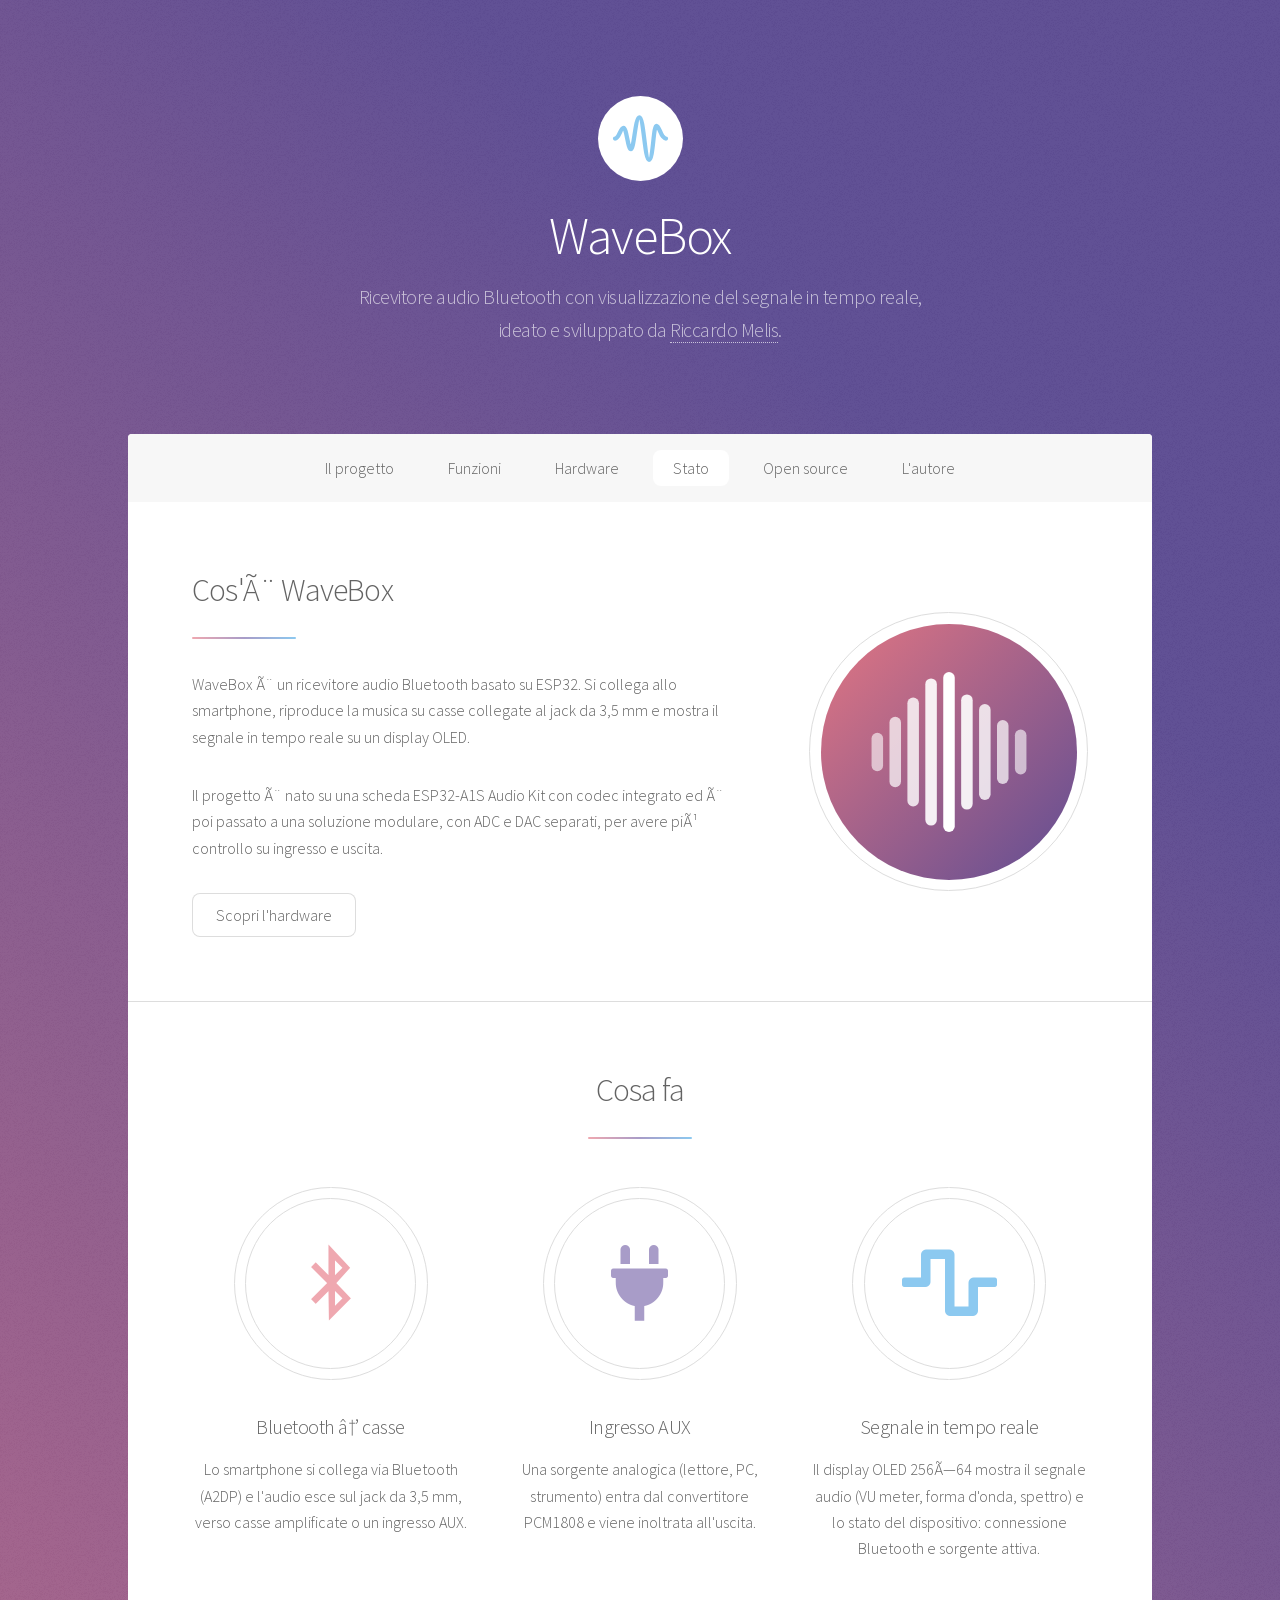
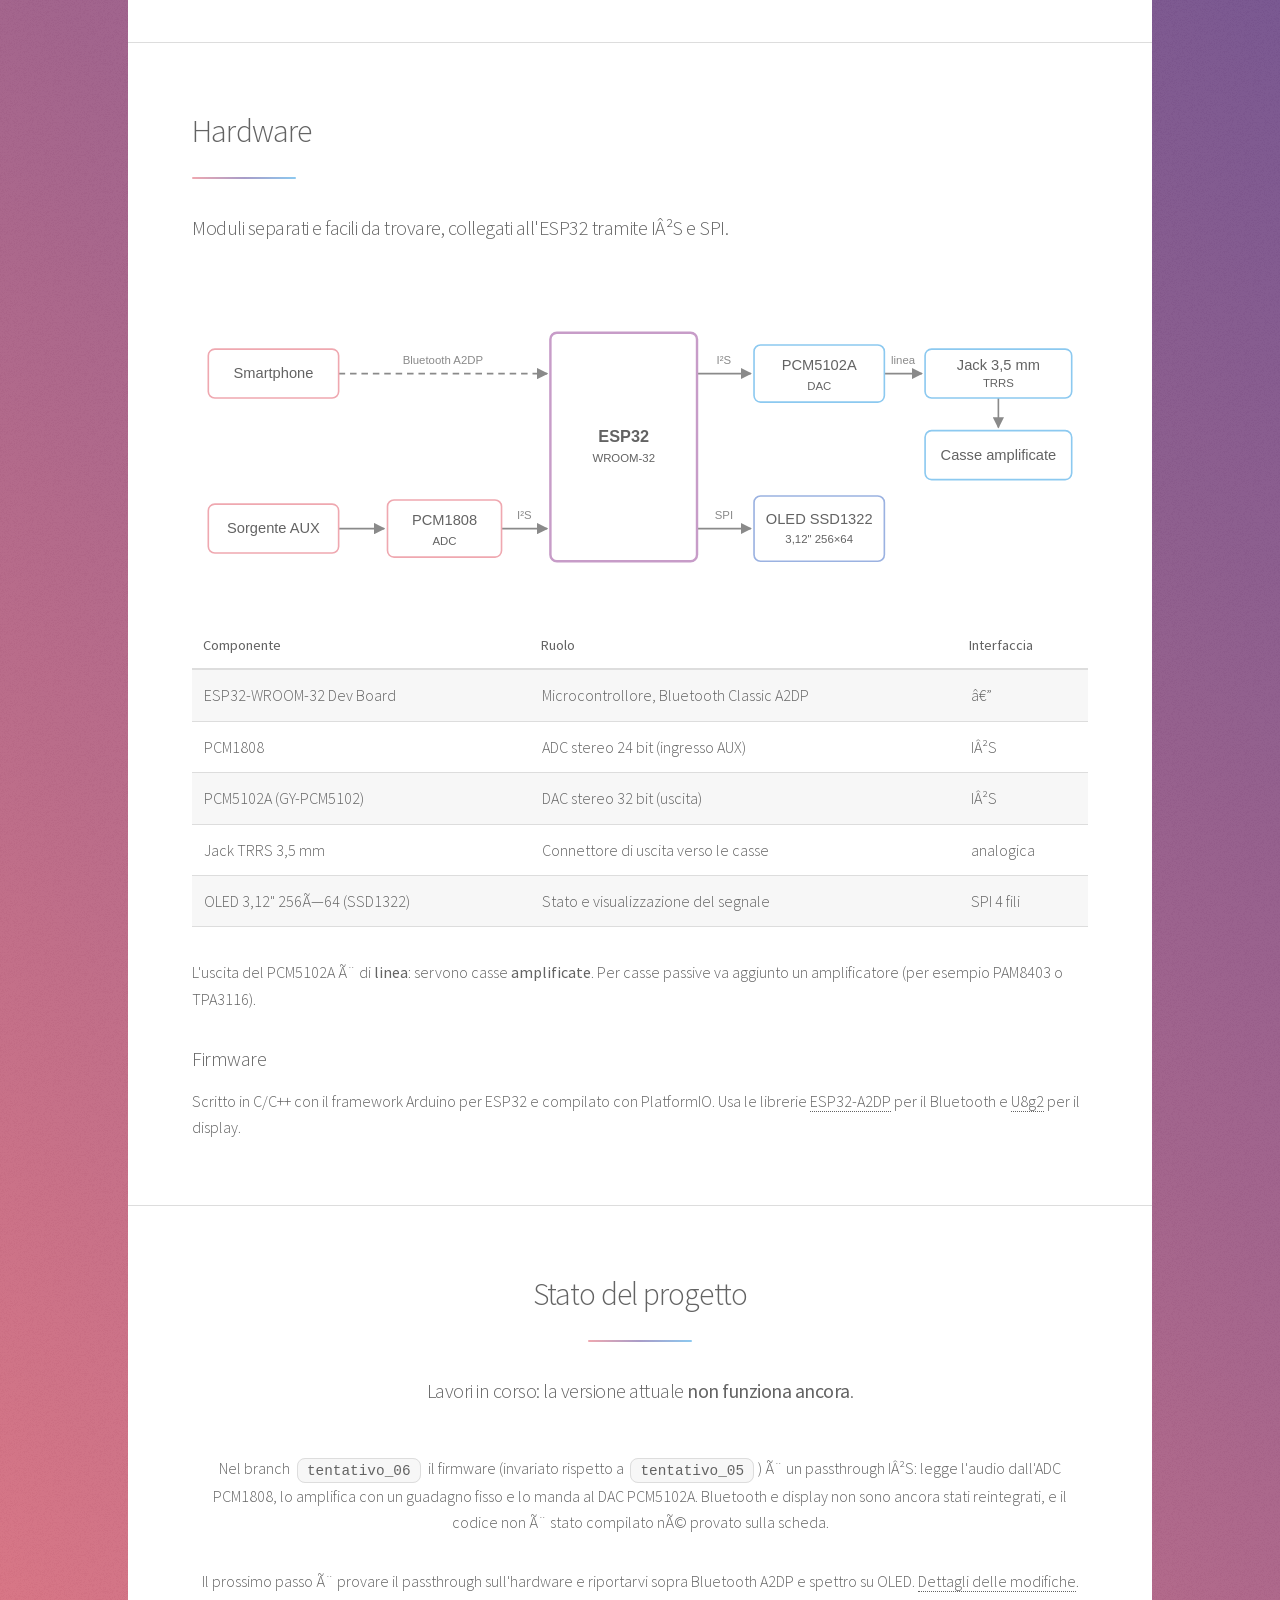
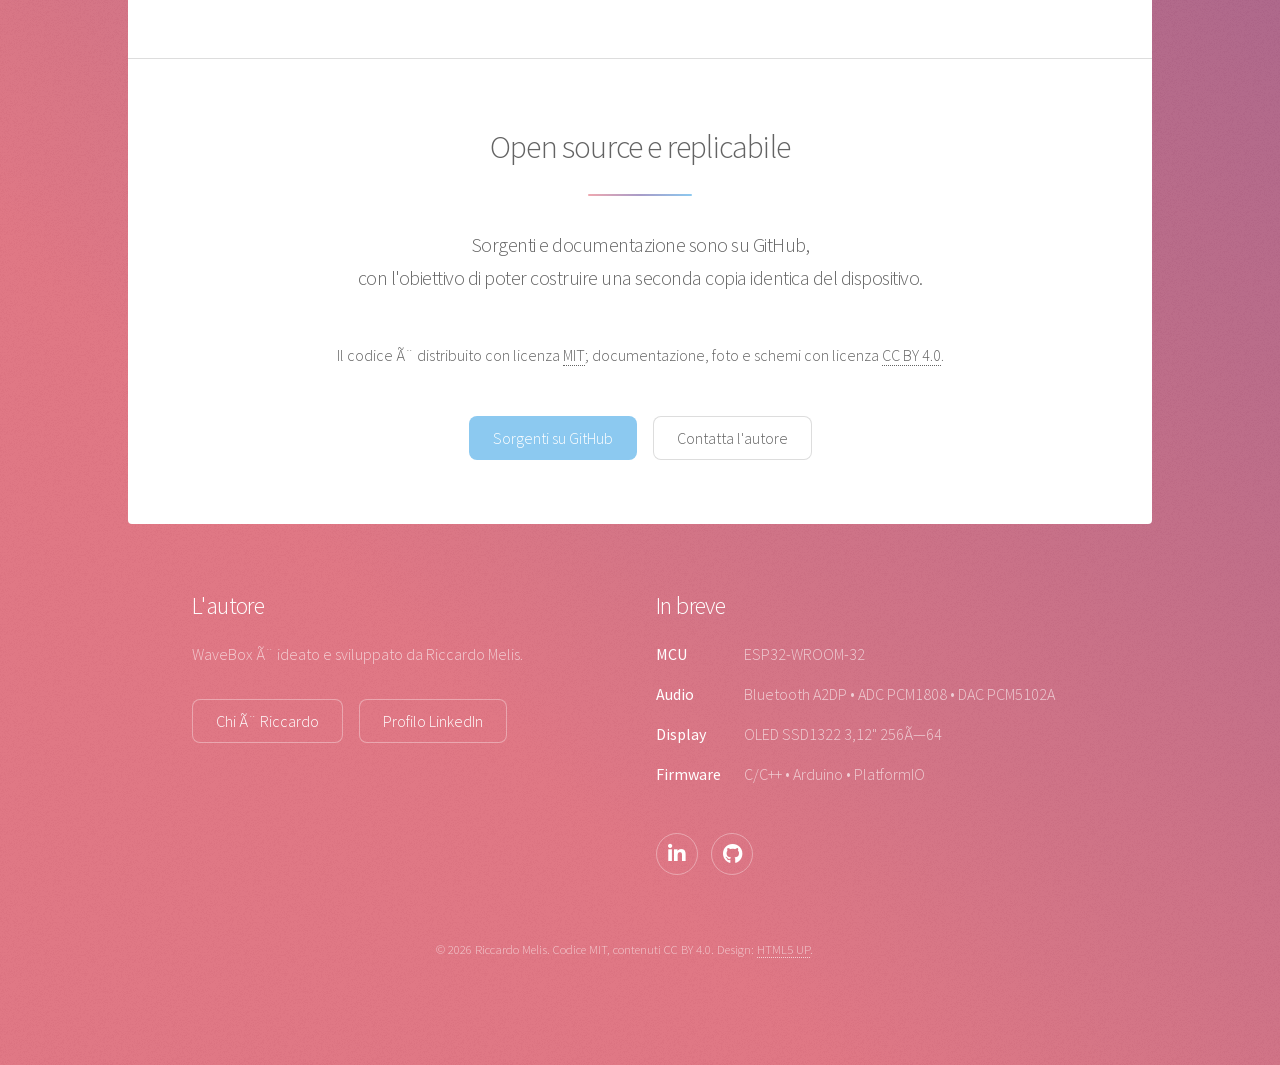
==== commit 993d3198: "tentativo_06: docs, README e pagina GitHub Pages aggiornati (non ancora funzionante)" ====
--- a/docs/index.html
+++ b/docs/index.html
@@ -151,11 +151,11 @@
 									<h2>Stato del progetto</h2>
 									<p>Lavori in corso: la versione attuale <strong>non funziona ancora</strong>.</p>
 								</header>
-								<p>Nel branch <code>tentativo_05</code> il firmware Ã¨ un passthrough IÂ²S: legge l'audio dall'ADC PCM1808,
+								<p>Nel branch <code>tentativo_06</code> il firmware (invariato rispetto a <code>tentativo_05</code>) Ã¨ un passthrough IÂ²S: legge l'audio dall'ADC PCM1808,
 								lo amplifica con un guadagno fisso e lo manda al DAC PCM5102A. Bluetooth e display non sono
 								ancora stati reintegrati, e il codice non Ã¨ stato compilato nÃ© provato sulla scheda.</p>
 								<p>Il prossimo passo Ã¨ provare il passthrough sull'hardware e riportarvi sopra Bluetooth A2DP e spettro su OLED.
-								<a href="https://github.com/RikyM06/WaveBox/blob/tentativo_05/docs/tentativo_05.md">Dettagli delle modifiche</a>.</p>
+								<a href="https://github.com/RikyM06/WaveBox/blob/tentativo_06/docs/tentativo_06.md">Dettagli delle modifiche</a>.</p>
 							</section>
 
 						<!-- Open source -->
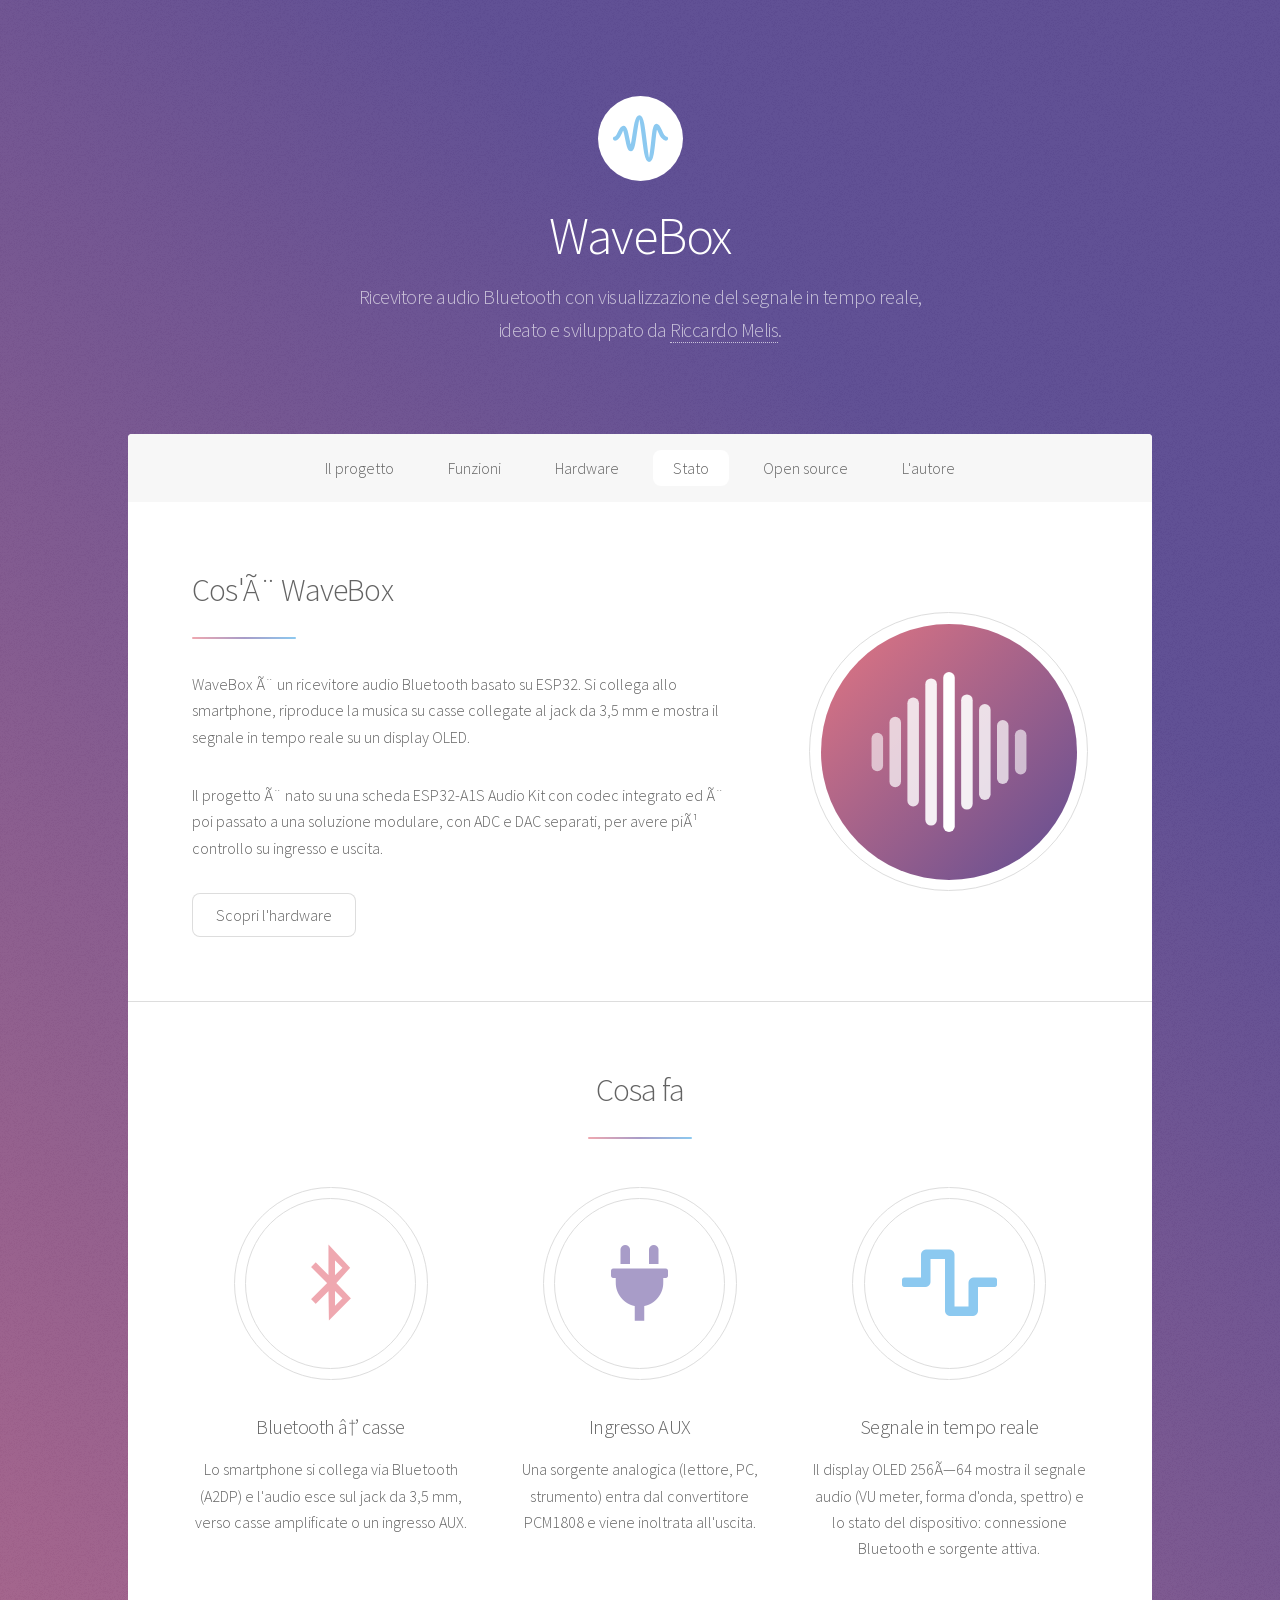
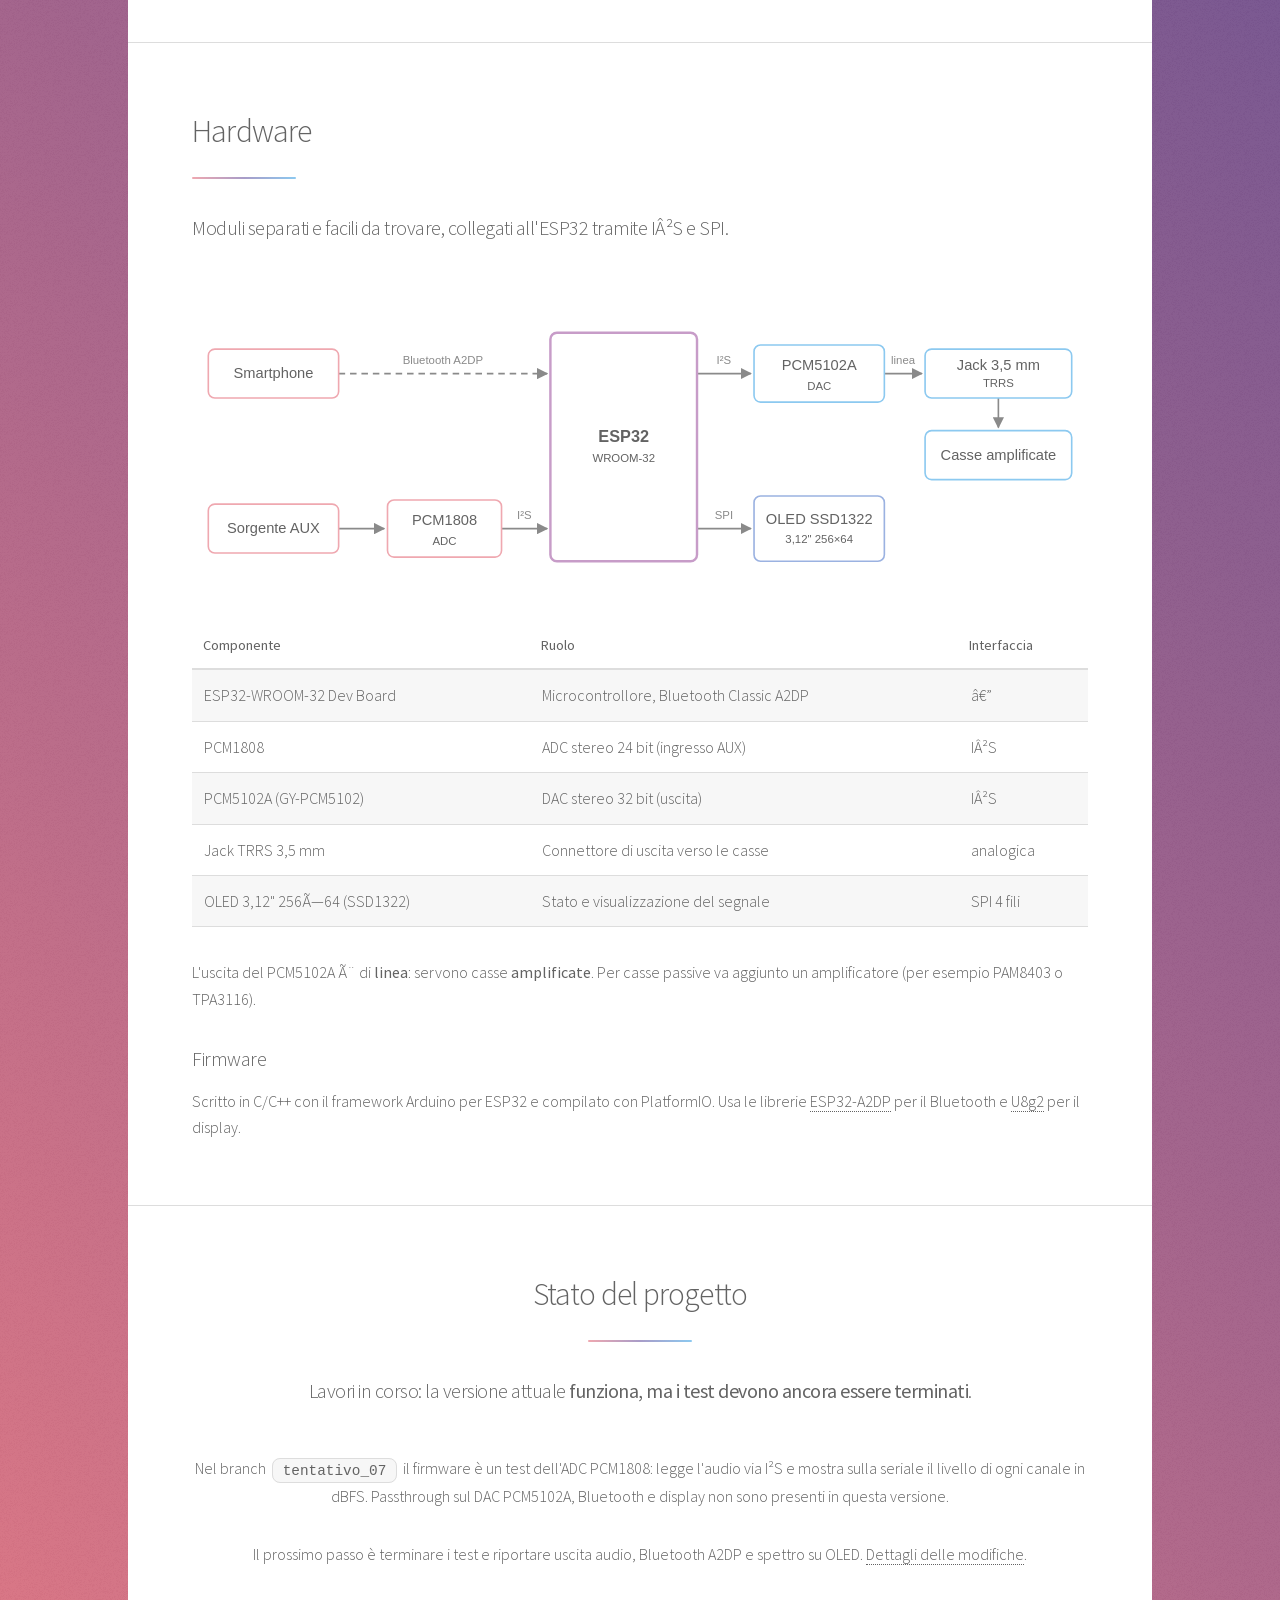
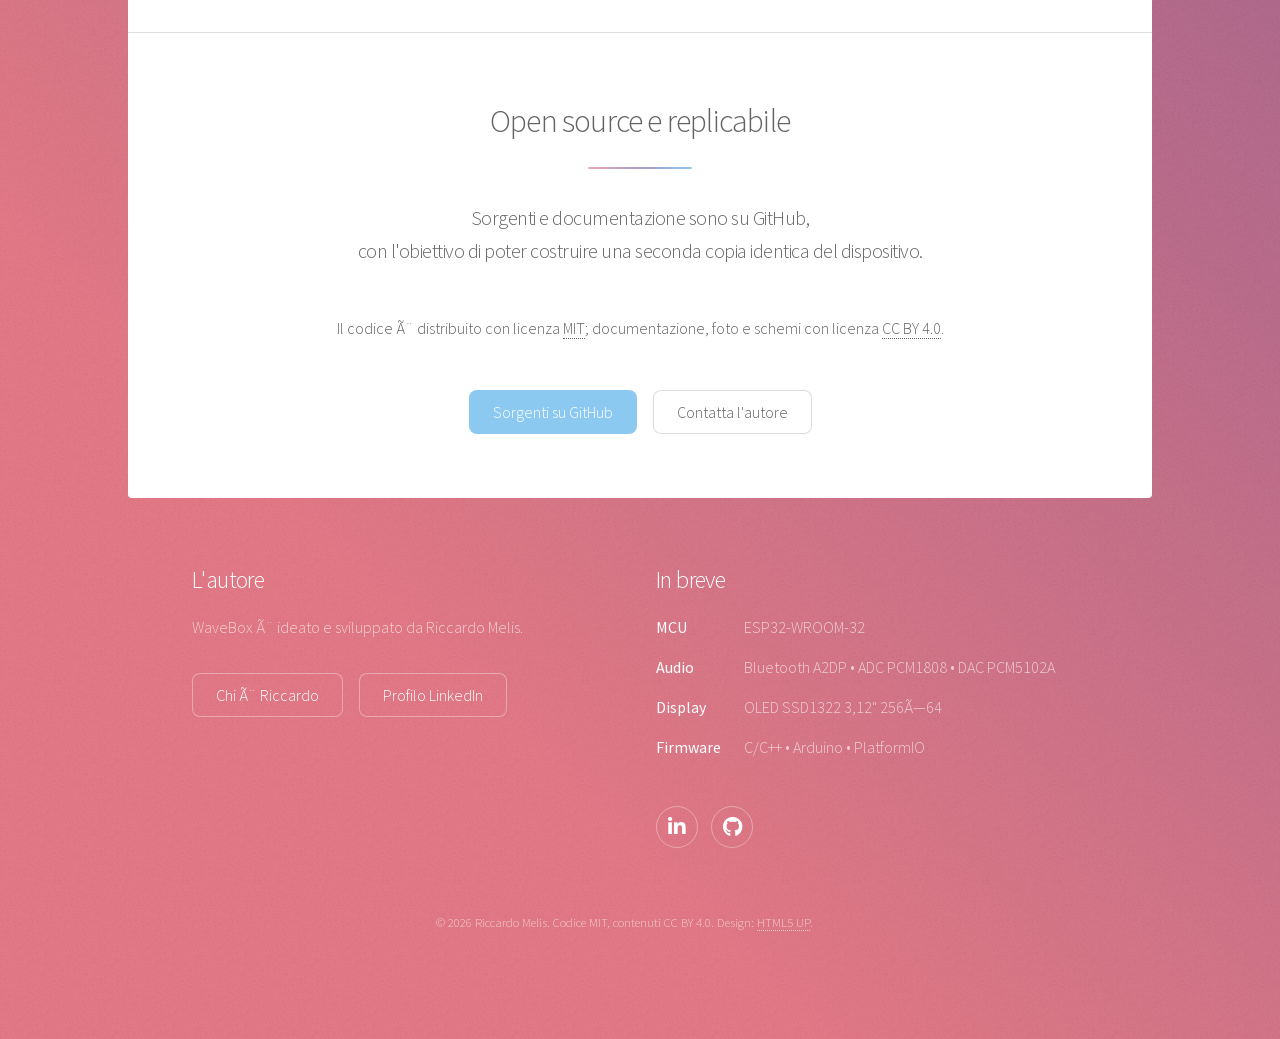
==== commit ef8cb7f8: "tentativo_07: test ricezione PCM1808 funzionante (test da terminare), docs aggiornati" ====
--- a/docs/index.html
+++ b/docs/index.html
@@ -1,4 +1,4 @@
-﻿<!DOCTYPE HTML>
+<!DOCTYPE HTML>
 <!--
 	WaveBox - sito del progetto (bozza)
 	Basato su Stellar by HTML5 UP
@@ -149,13 +149,13 @@
 							<section id="stato" class="main special">
 								<header class="major">
 									<h2>Stato del progetto</h2>
-									<p>Lavori in corso: la versione attuale <strong>non funziona ancora</strong>.</p>
-								</header>
-								<p>Nel branch <code>tentativo_06</code> il firmware (invariato rispetto a <code>tentativo_05</code>) Ã¨ un passthrough IÂ²S: legge l'audio dall'ADC PCM1808,
-								lo amplifica con un guadagno fisso e lo manda al DAC PCM5102A. Bluetooth e display non sono
-								ancora stati reintegrati, e il codice non Ã¨ stato compilato nÃ© provato sulla scheda.</p>
-								<p>Il prossimo passo Ã¨ provare il passthrough sull'hardware e riportarvi sopra Bluetooth A2DP e spettro su OLED.
-								<a href="https://github.com/RikyM06/WaveBox/blob/tentativo_06/docs/tentativo_06.md">Dettagli delle modifiche</a>.</p>
+									<p>Lavori in corso: la versione attuale <strong>funziona, ma i test devono ancora essere terminati</strong>.</p>
+								</header>
+								<p>Nel branch <code>tentativo_07</code> il firmware è un test dell'ADC PCM1808: legge l'audio via I²S
+								e mostra sulla seriale il livello di ogni canale in dBFS. Passthrough sul DAC PCM5102A, Bluetooth e display
+								non sono presenti in questa versione.</p>
+								<p>Il prossimo passo è terminare i test e riportare uscita audio, Bluetooth A2DP e spettro su OLED.
+								<a href="https://github.com/RikyM06/WaveBox/blob/tentativo_07/docs/tentativo_07.md">Dettagli delle modifiche</a>.</p>
 							</section>
 
 						<!-- Open source -->
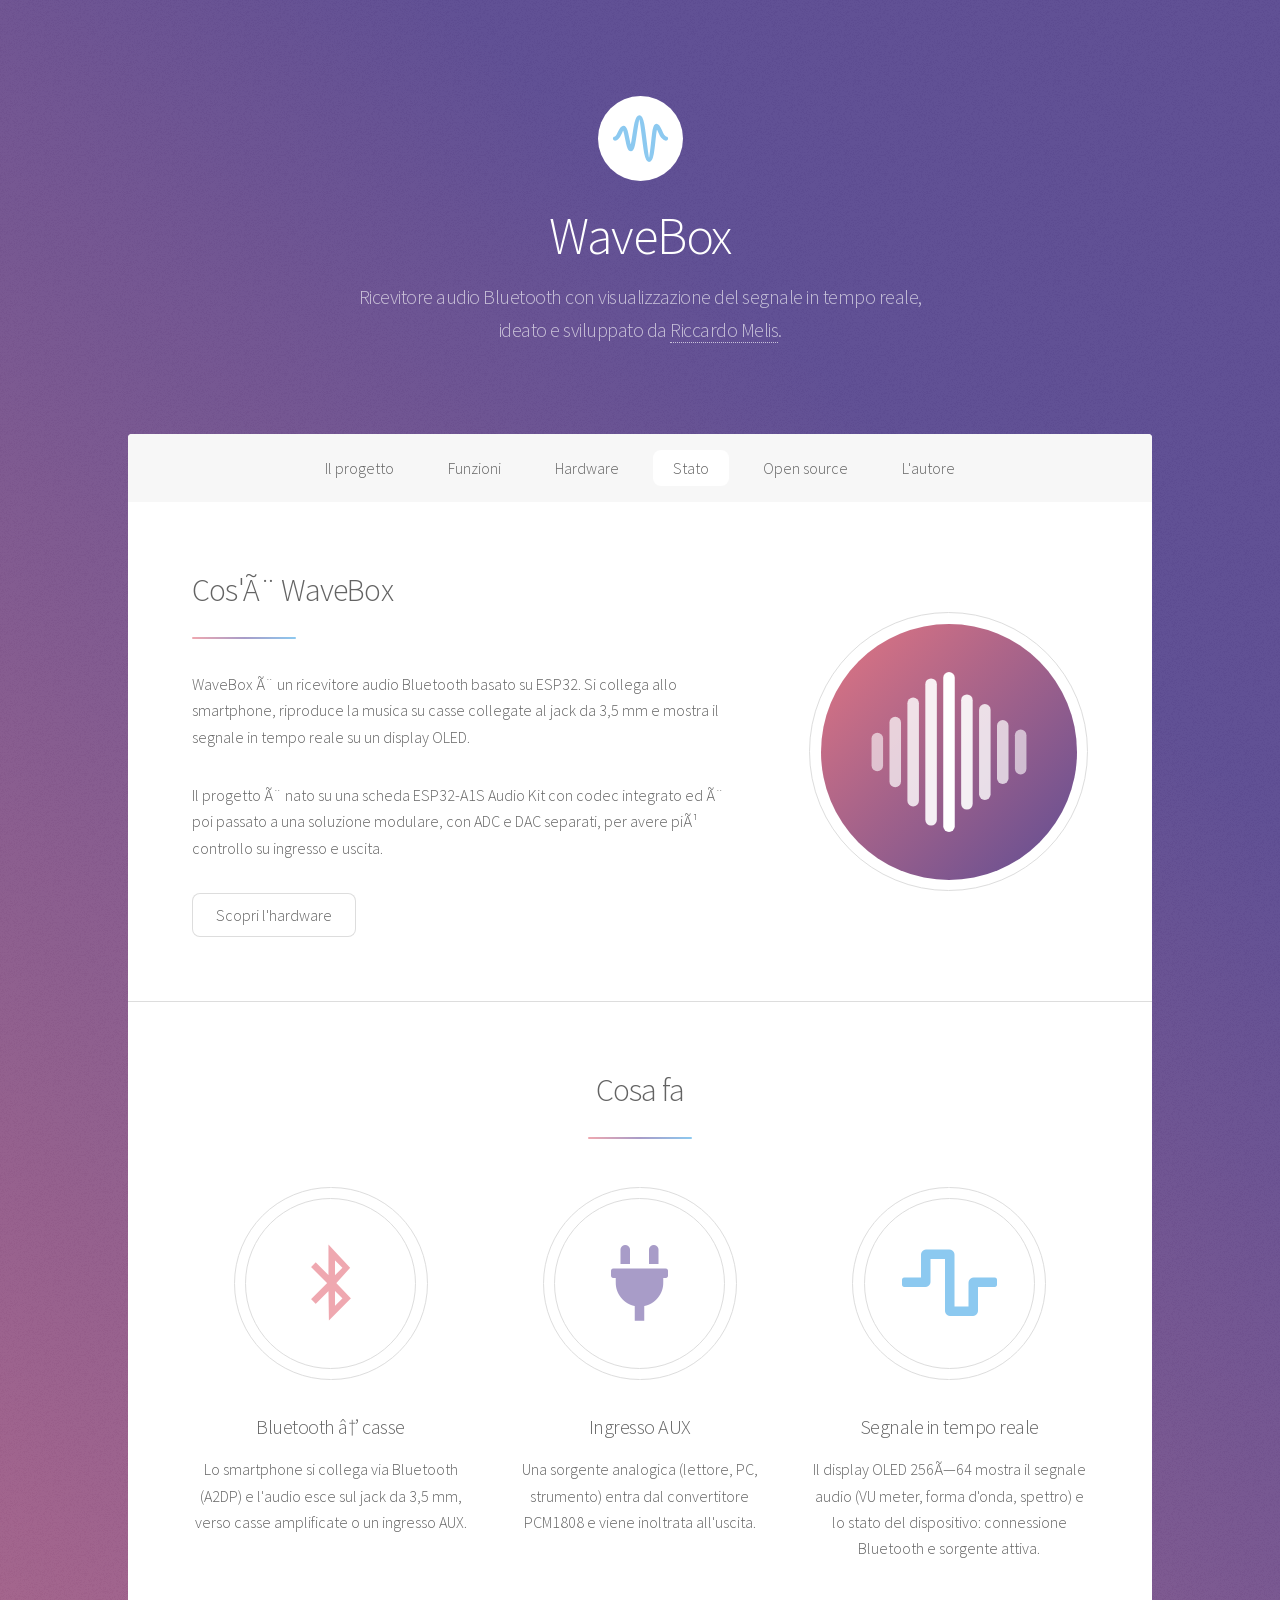
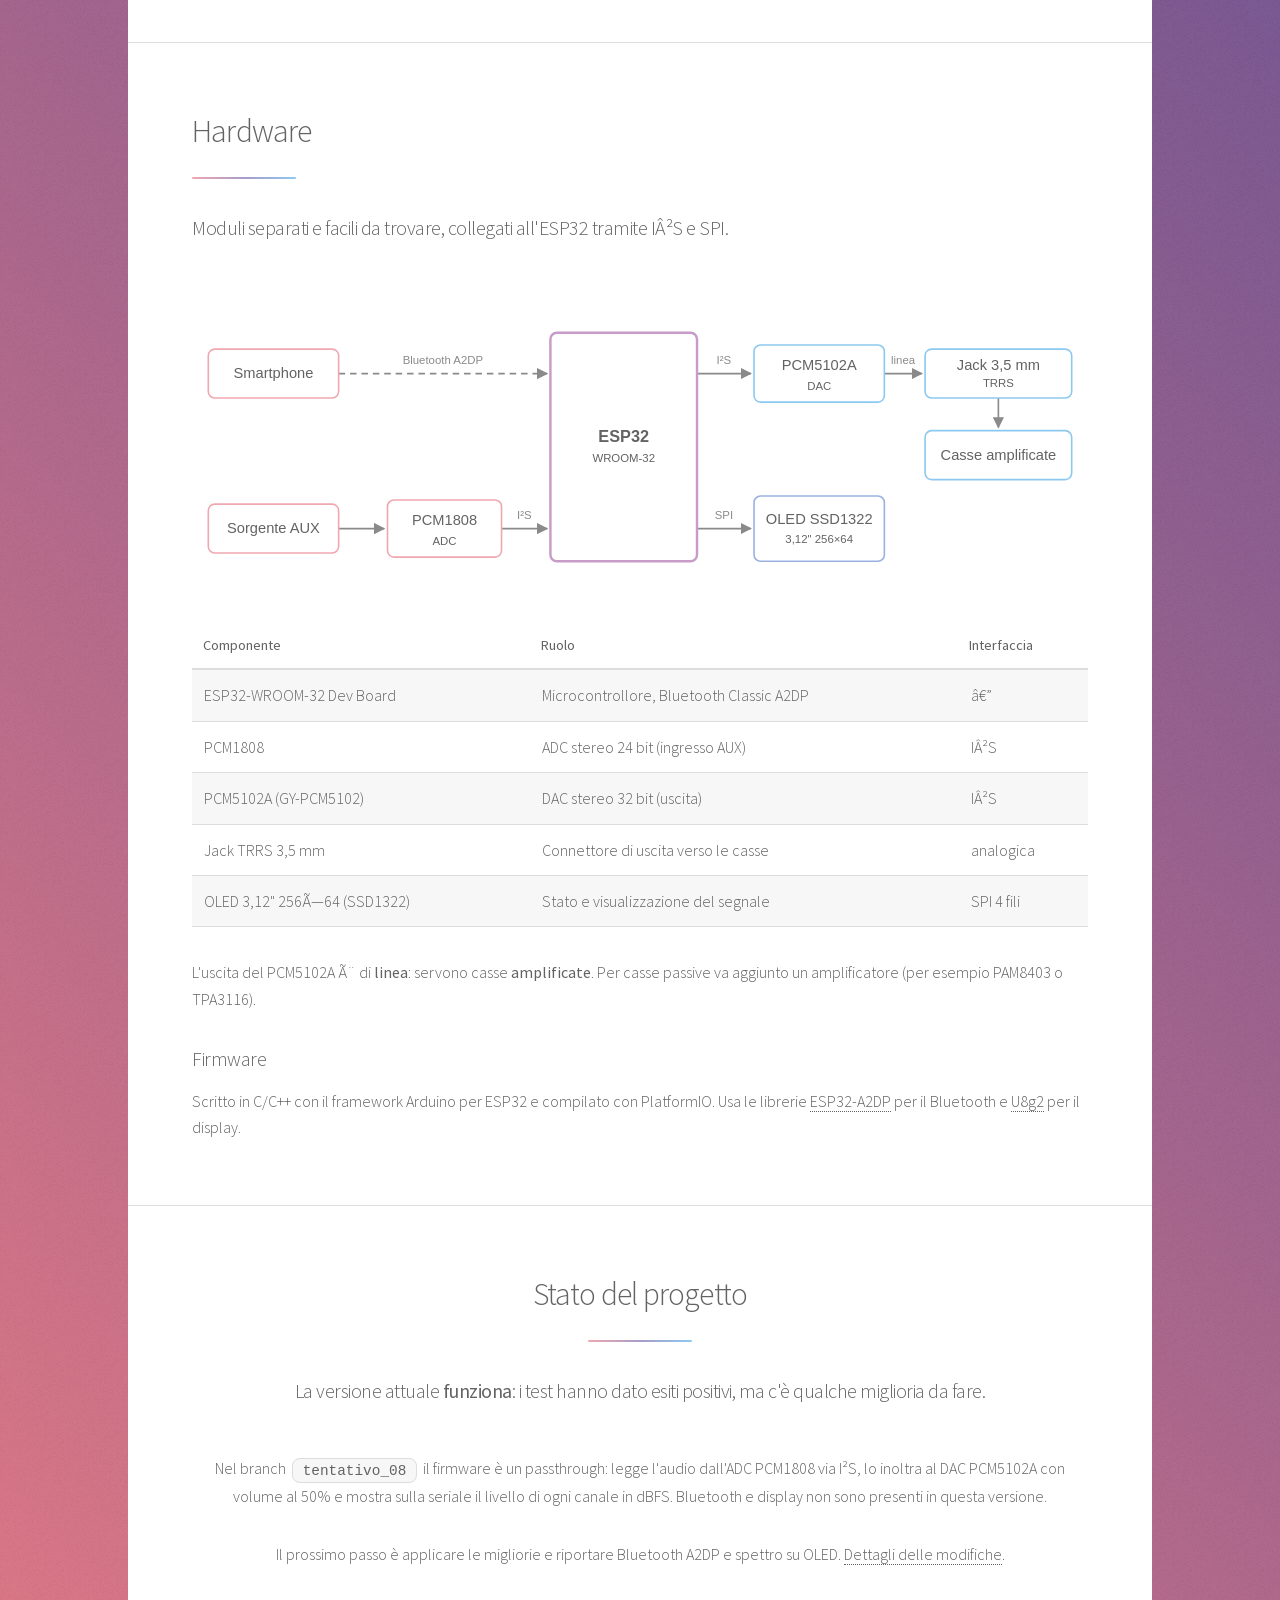
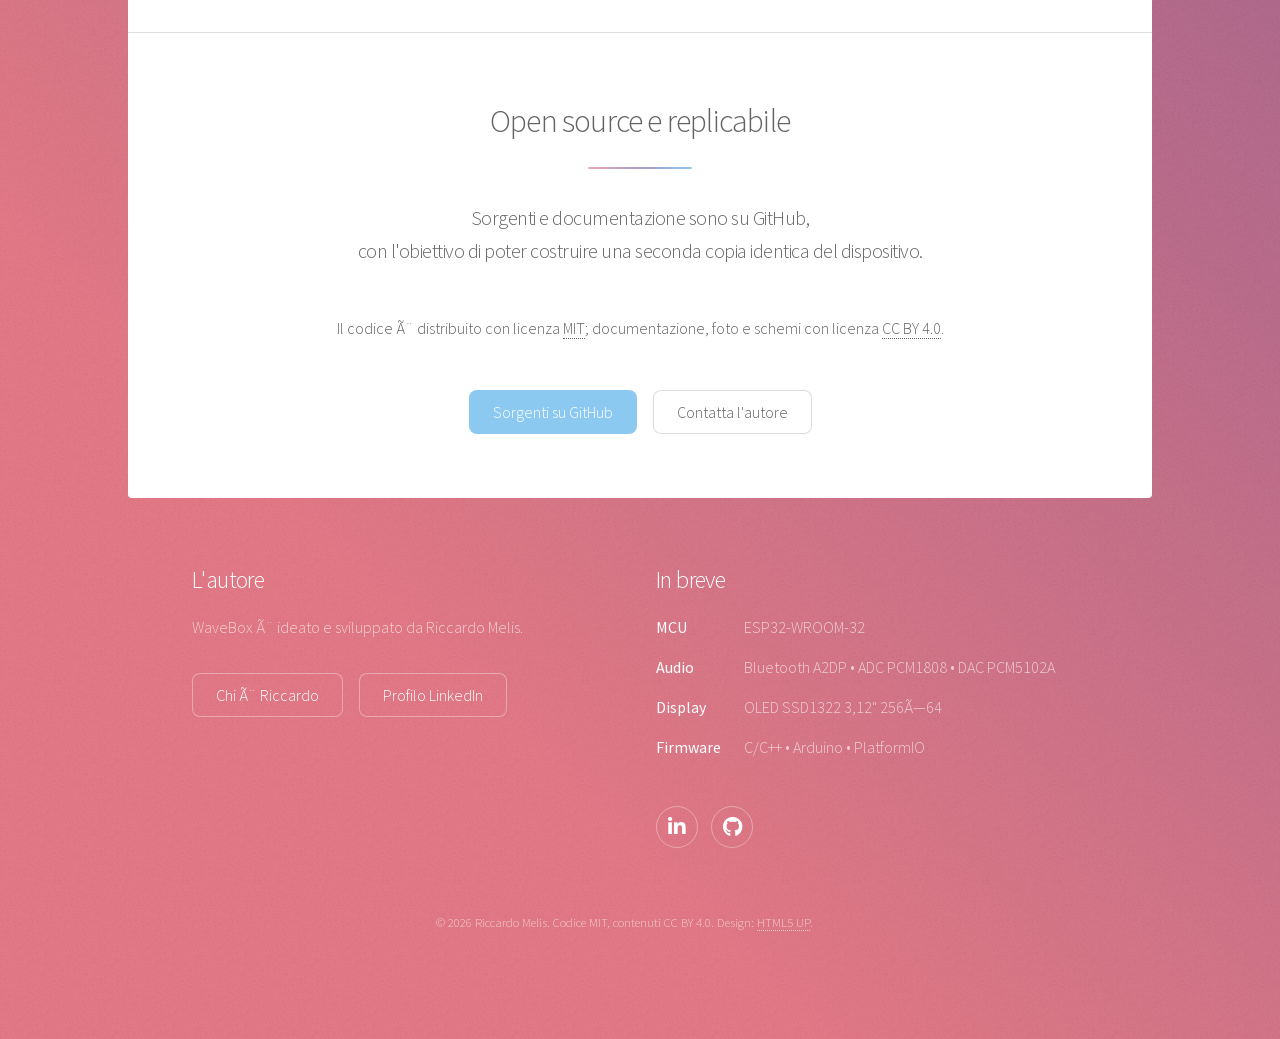
==== commit 65bd8959: "tentativo_08: passthrough PCM1808 -> PCM5102A funzionante" ====
--- a/docs/index.html
+++ b/docs/index.html
@@ -149,13 +149,13 @@
 							<section id="stato" class="main special">
 								<header class="major">
 									<h2>Stato del progetto</h2>
-									<p>Lavori in corso: la versione attuale <strong>funziona, ma i test devono ancora essere terminati</strong>.</p>
-								</header>
-								<p>Nel branch <code>tentativo_07</code> il firmware è un test dell'ADC PCM1808: legge l'audio via I²S
-								e mostra sulla seriale il livello di ogni canale in dBFS. Passthrough sul DAC PCM5102A, Bluetooth e display
-								non sono presenti in questa versione.</p>
-								<p>Il prossimo passo è terminare i test e riportare uscita audio, Bluetooth A2DP e spettro su OLED.
-								<a href="https://github.com/RikyM06/WaveBox/blob/tentativo_07/docs/tentativo_07.md">Dettagli delle modifiche</a>.</p>
+									<p>La versione attuale <strong>funziona</strong>: i test hanno dato esiti positivi, ma c'è qualche miglioria da fare.</p>
+								</header>
+								<p>Nel branch <code>tentativo_08</code> il firmware è un passthrough: legge l'audio dall'ADC PCM1808 via I²S,
+								lo inoltra al DAC PCM5102A con volume al 50% e mostra sulla seriale il livello di ogni canale in dBFS.
+								Bluetooth e display non sono presenti in questa versione.</p>
+								<p>Il prossimo passo è applicare le migliorie e riportare Bluetooth A2DP e spettro su OLED.
+								<a href="https://github.com/RikyM06/WaveBox/blob/tentativo_08/docs/tentativo_08.md">Dettagli delle modifiche</a>.</p>
 							</section>
 
 						<!-- Open source -->
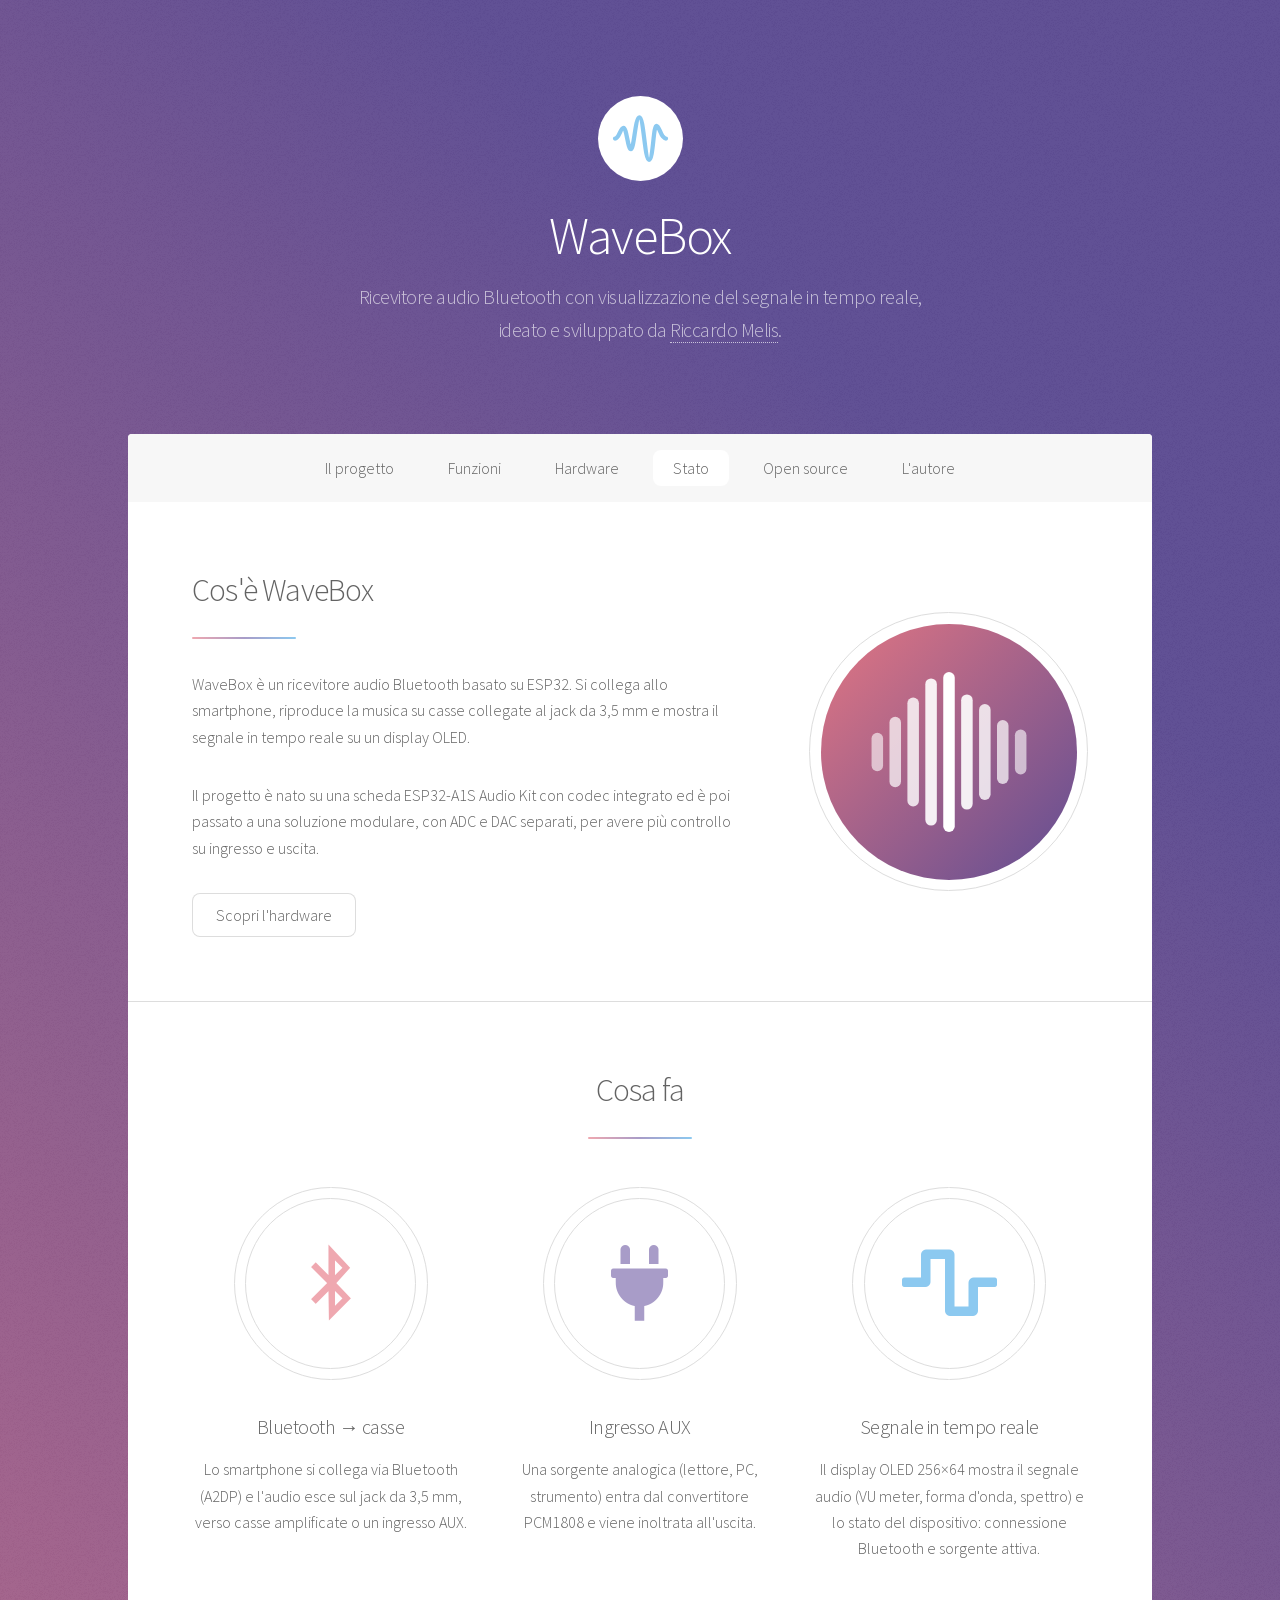
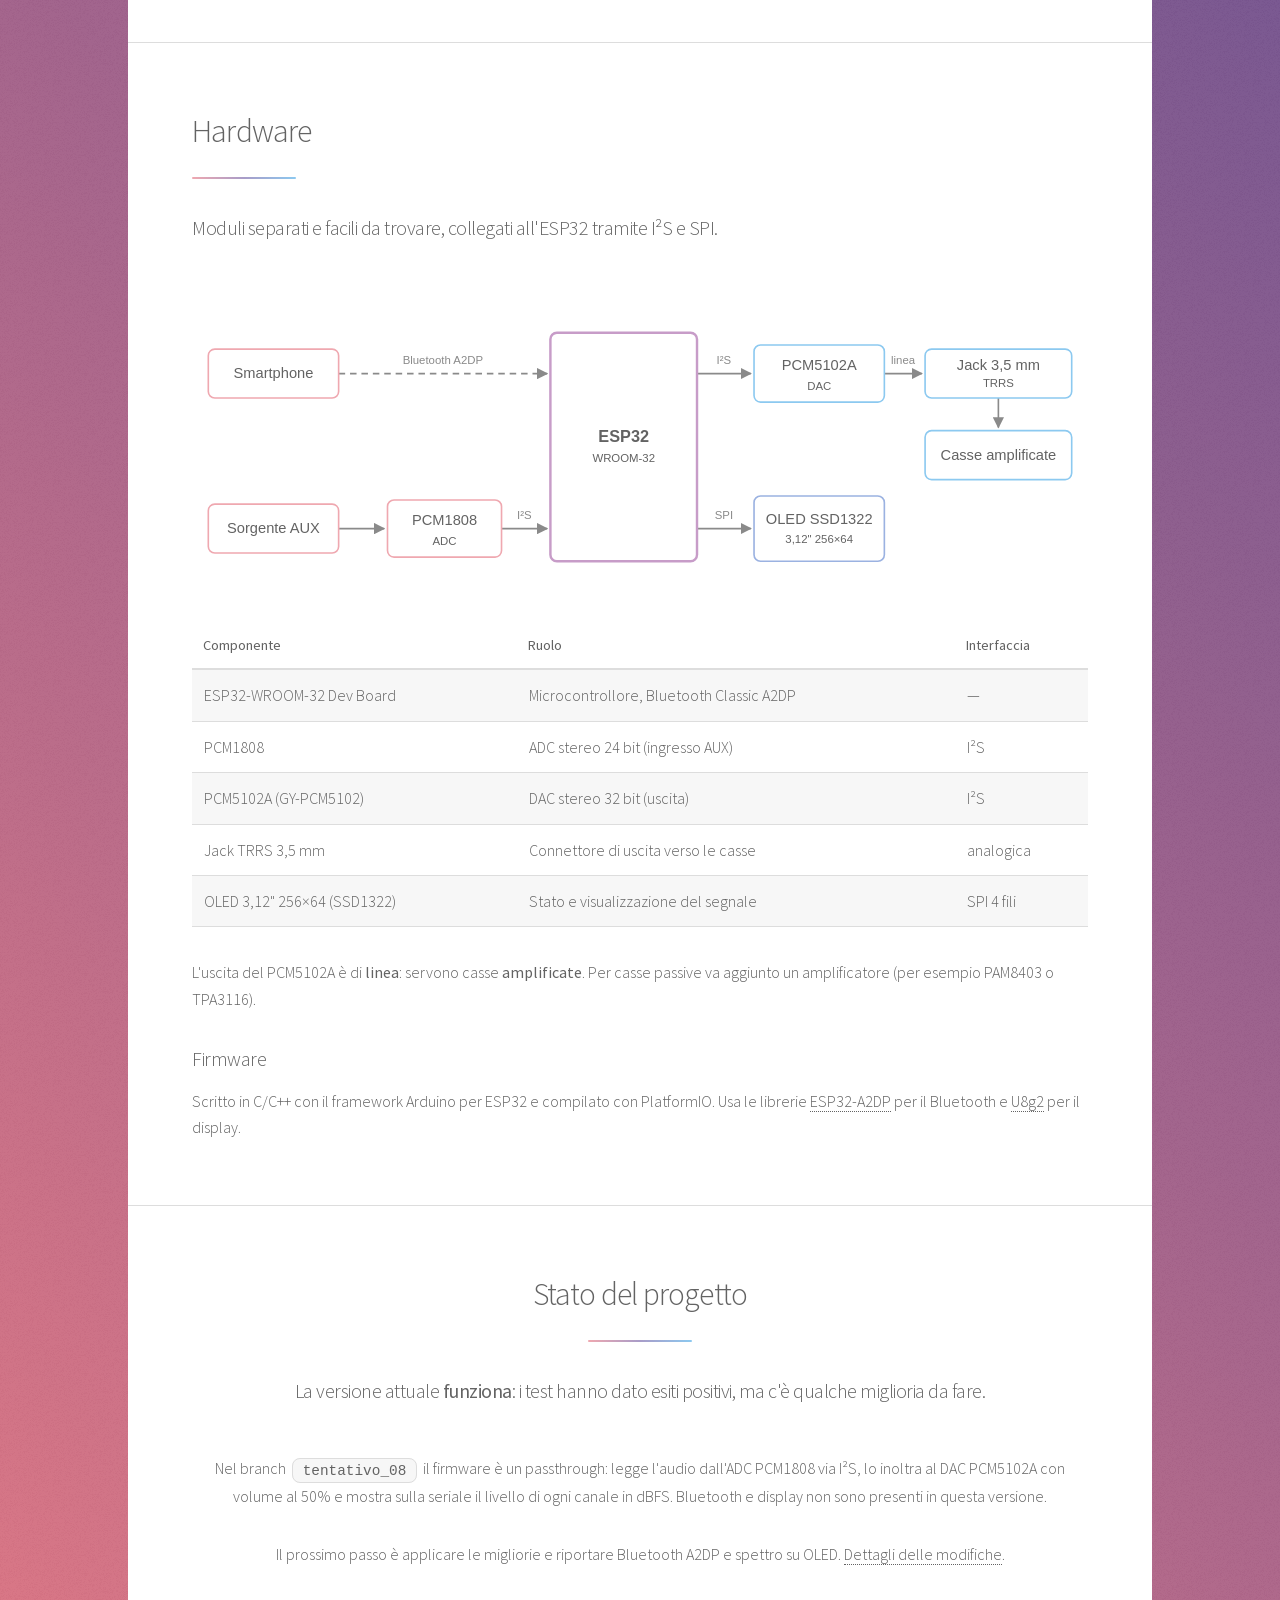
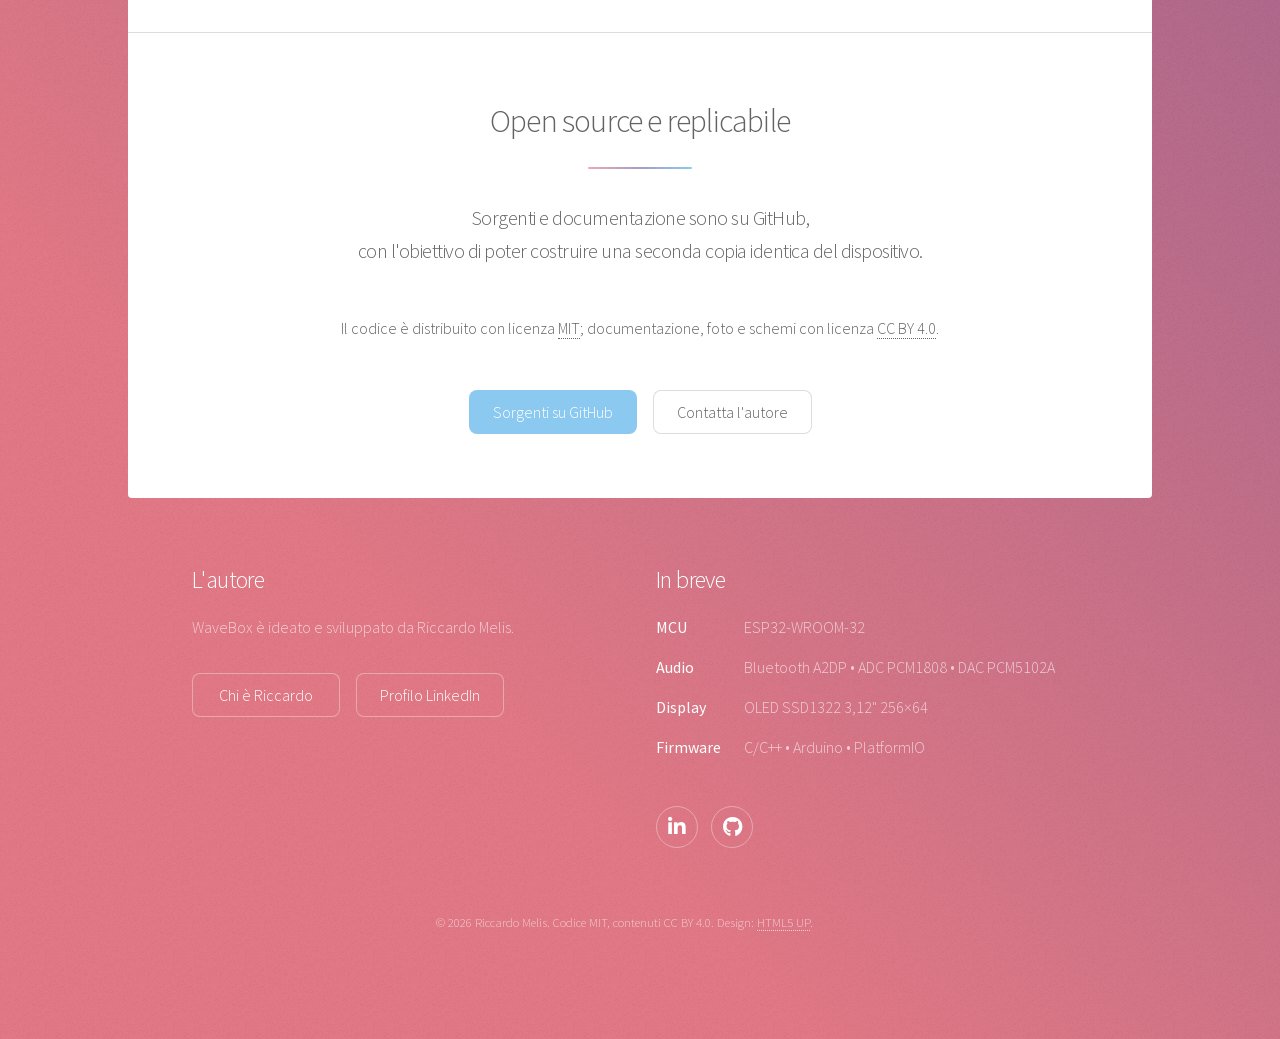
==== commit cfd47fe9: "docs: ripristina la codifica UTF-8 dei caratteri accentati in index.html Dal commit 440bcde (tentati" ====
--- a/docs/index.html
+++ b/docs/index.html
@@ -7,7 +7,7 @@
 -->
 <html lang="it">
 	<head>
-		<title>WaveBox â€“ Ricevitore audio Bluetooth con ESP32</title>
+		<title>WaveBox – Ricevitore audio Bluetooth con ESP32</title>
 		<meta charset="utf-8" />
 		<meta name="viewport" content="width=device-width, initial-scale=1" />
 		<meta name="description" content="WaveBox: ricevitore audio Bluetooth basato su ESP32, con ingresso AUX e visualizzazione del segnale in tempo reale su display OLED. Ideato e sviluppato da Riccardo Melis." />
@@ -49,13 +49,13 @@
 								<div class="spotlight">
 									<div class="content">
 										<header class="major">
-											<h2>Cos'Ã¨ WaveBox</h2>
+											<h2>Cos'è WaveBox</h2>
 										</header>
-										<p>WaveBox Ã¨ un ricevitore audio Bluetooth basato su ESP32. Si collega allo smartphone,
+										<p>WaveBox è un ricevitore audio Bluetooth basato su ESP32. Si collega allo smartphone,
 										riproduce la musica su casse collegate al jack da 3,5 mm e mostra il segnale in tempo
 										reale su un display OLED.</p>
-										<p>Il progetto Ã¨ nato su una scheda ESP32-A1S Audio Kit con codec integrato ed Ã¨ poi
-										passato a una soluzione modulare, con ADC e DAC separati, per avere piÃ¹ controllo
+										<p>Il progetto è nato su una scheda ESP32-A1S Audio Kit con codec integrato ed è poi
+										passato a una soluzione modulare, con ADC e DAC separati, per avere più controllo
 										su ingresso e uscita.</p>
 										<ul class="actions">
 											<li><a href="#hardware" class="button scrolly">Scopri l'hardware</a></li>
@@ -73,7 +73,7 @@
 								<ul class="features">
 									<li>
 										<span class="icon brands major style1 fa-bluetooth-b"></span>
-										<h3>Bluetooth â†’ casse</h3>
+										<h3>Bluetooth → casse</h3>
 										<p>Lo smartphone si collega via Bluetooth (A2DP) e l'audio esce sul jack da 3,5 mm,
 										verso casse amplificate o un ingresso AUX.</p>
 									</li>
@@ -86,7 +86,7 @@
 									<li>
 										<span class="icon solid major style5 fa-wave-square"></span>
 										<h3>Segnale in tempo reale</h3>
-										<p>Il display OLED 256Ã—64 mostra il segnale audio (VU meter, forma d'onda, spettro)
+										<p>Il display OLED 256×64 mostra il segnale audio (VU meter, forma d'onda, spettro)
 										e lo stato del dispositivo: connessione Bluetooth e sorgente attiva.</p>
 									</li>
 								</ul>
@@ -96,7 +96,7 @@
 							<section id="hardware" class="main">
 								<header class="major">
 									<h2>Hardware</h2>
-									<p>Moduli separati e facili da trovare, collegati all'ESP32 tramite IÂ²S e SPI.</p>
+									<p>Moduli separati e facili da trovare, collegati all'ESP32 tramite I²S e SPI.</p>
 								</header>
 								<span class="image fit"><img src="images/schema-a-blocchi.svg" alt="Schema a blocchi: smartphone e sorgente AUX entrano nell'ESP32, che pilota il DAC PCM5102A verso il jack e il display OLED SSD1322" /></span>
 								<div class="table-wrapper">
@@ -112,17 +112,17 @@
 											<tr>
 												<td>ESP32-WROOM-32 Dev Board</td>
 												<td>Microcontrollore, Bluetooth Classic A2DP</td>
-												<td>â€”</td>
+												<td>—</td>
 											</tr>
 											<tr>
 												<td>PCM1808</td>
 												<td>ADC stereo 24 bit (ingresso AUX)</td>
-												<td>IÂ²S</td>
+												<td>I²S</td>
 											</tr>
 											<tr>
 												<td>PCM5102A (GY-PCM5102)</td>
 												<td>DAC stereo 32 bit (uscita)</td>
-												<td>IÂ²S</td>
+												<td>I²S</td>
 											</tr>
 											<tr>
 												<td>Jack TRRS 3,5 mm</td>
@@ -130,14 +130,14 @@
 												<td>analogica</td>
 											</tr>
 											<tr>
-												<td>OLED 3,12" 256Ã—64 (SSD1322)</td>
+												<td>OLED 3,12" 256×64 (SSD1322)</td>
 												<td>Stato e visualizzazione del segnale</td>
 												<td>SPI 4 fili</td>
 											</tr>
 										</tbody>
 									</table>
 								</div>
-								<p>L'uscita del PCM5102A Ã¨ di <strong>linea</strong>: servono casse <strong>amplificate</strong>.
+								<p>L'uscita del PCM5102A è di <strong>linea</strong>: servono casse <strong>amplificate</strong>.
 								Per casse passive va aggiunto un amplificatore (per esempio PAM8403 o TPA3116).</p>
 								<h3>Firmware</h3>
 								<p>Scritto in C/C++ con il framework Arduino per ESP32 e compilato con PlatformIO.
@@ -165,7 +165,7 @@
 									<p>Sorgenti e documentazione sono su GitHub,<br />
 									con l'obiettivo di poter costruire una seconda copia identica del dispositivo.</p>
 								</header>
-								<p>Il codice Ã¨ distribuito con licenza <a href="https://opensource.org/license/mit">MIT</a>;
+								<p>Il codice è distribuito con licenza <a href="https://opensource.org/license/mit">MIT</a>;
 								documentazione, foto e schemi con licenza <a href="https://creativecommons.org/licenses/by/4.0/deed.it">CC BY 4.0</a>.</p>
 								<footer class="major">
 									<ul class="actions special">
@@ -181,9 +181,9 @@
 					<footer id="footer">
 						<section>
 							<h2>L'autore</h2>
-							<p>WaveBox Ã¨ ideato e sviluppato da Riccardo Melis.</p>
+							<p>WaveBox è ideato e sviluppato da Riccardo Melis.</p>
 							<ul class="actions">
-								<li><a href="riccardo.html" class="button">Chi Ã¨ Riccardo</a></li>
+								<li><a href="riccardo.html" class="button">Chi è Riccardo</a></li>
 								<li><a href="https://www.linkedin.com/in/rikym06" class="button">Profilo LinkedIn</a></li>
 							</ul>
 						</section>
@@ -195,7 +195,7 @@
 								<dt>Audio</dt>
 								<dd>Bluetooth A2DP &bull; ADC PCM1808 &bull; DAC PCM5102A</dd>
 								<dt>Display</dt>
-								<dd>OLED SSD1322 3,12" 256Ã—64</dd>
+								<dd>OLED SSD1322 3,12" 256×64</dd>
 								<dt>Firmware</dt>
 								<dd>C/C++ &bull; Arduino &bull; PlatformIO</dd>
 							</dl>
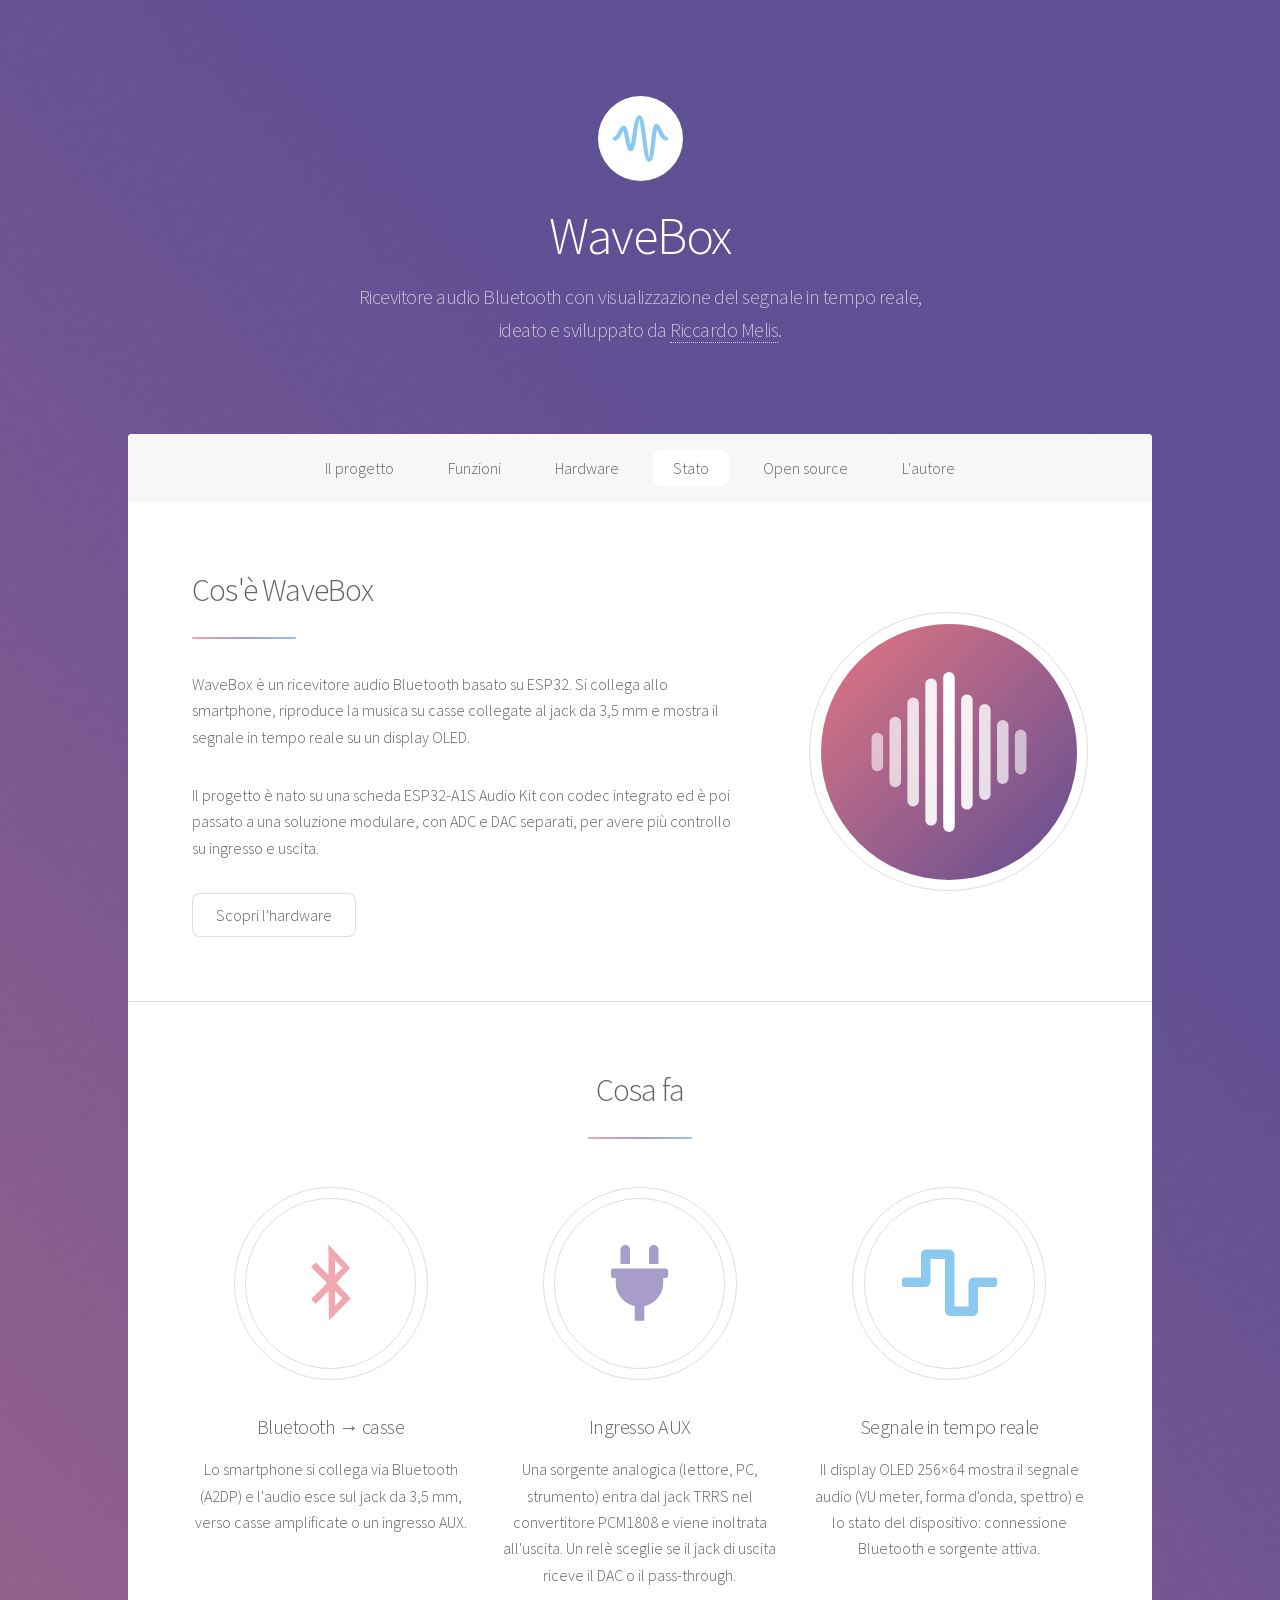
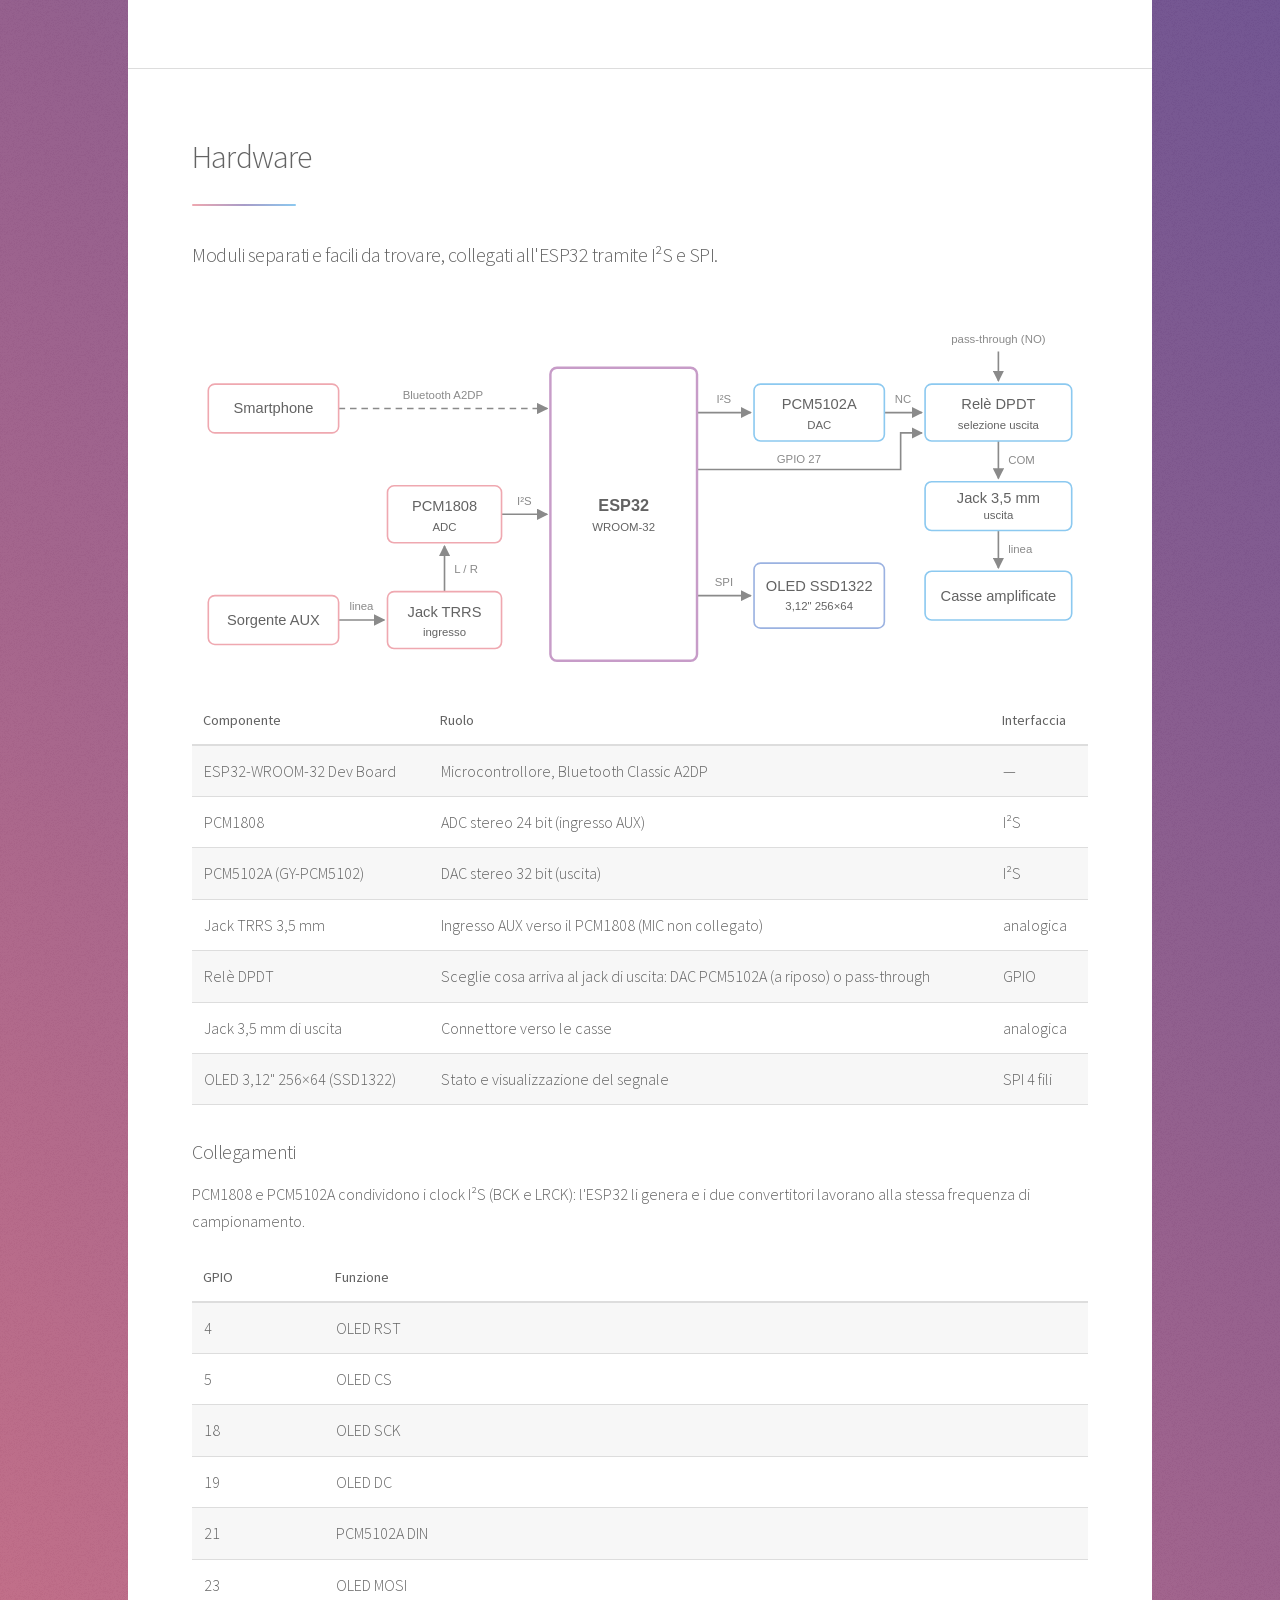
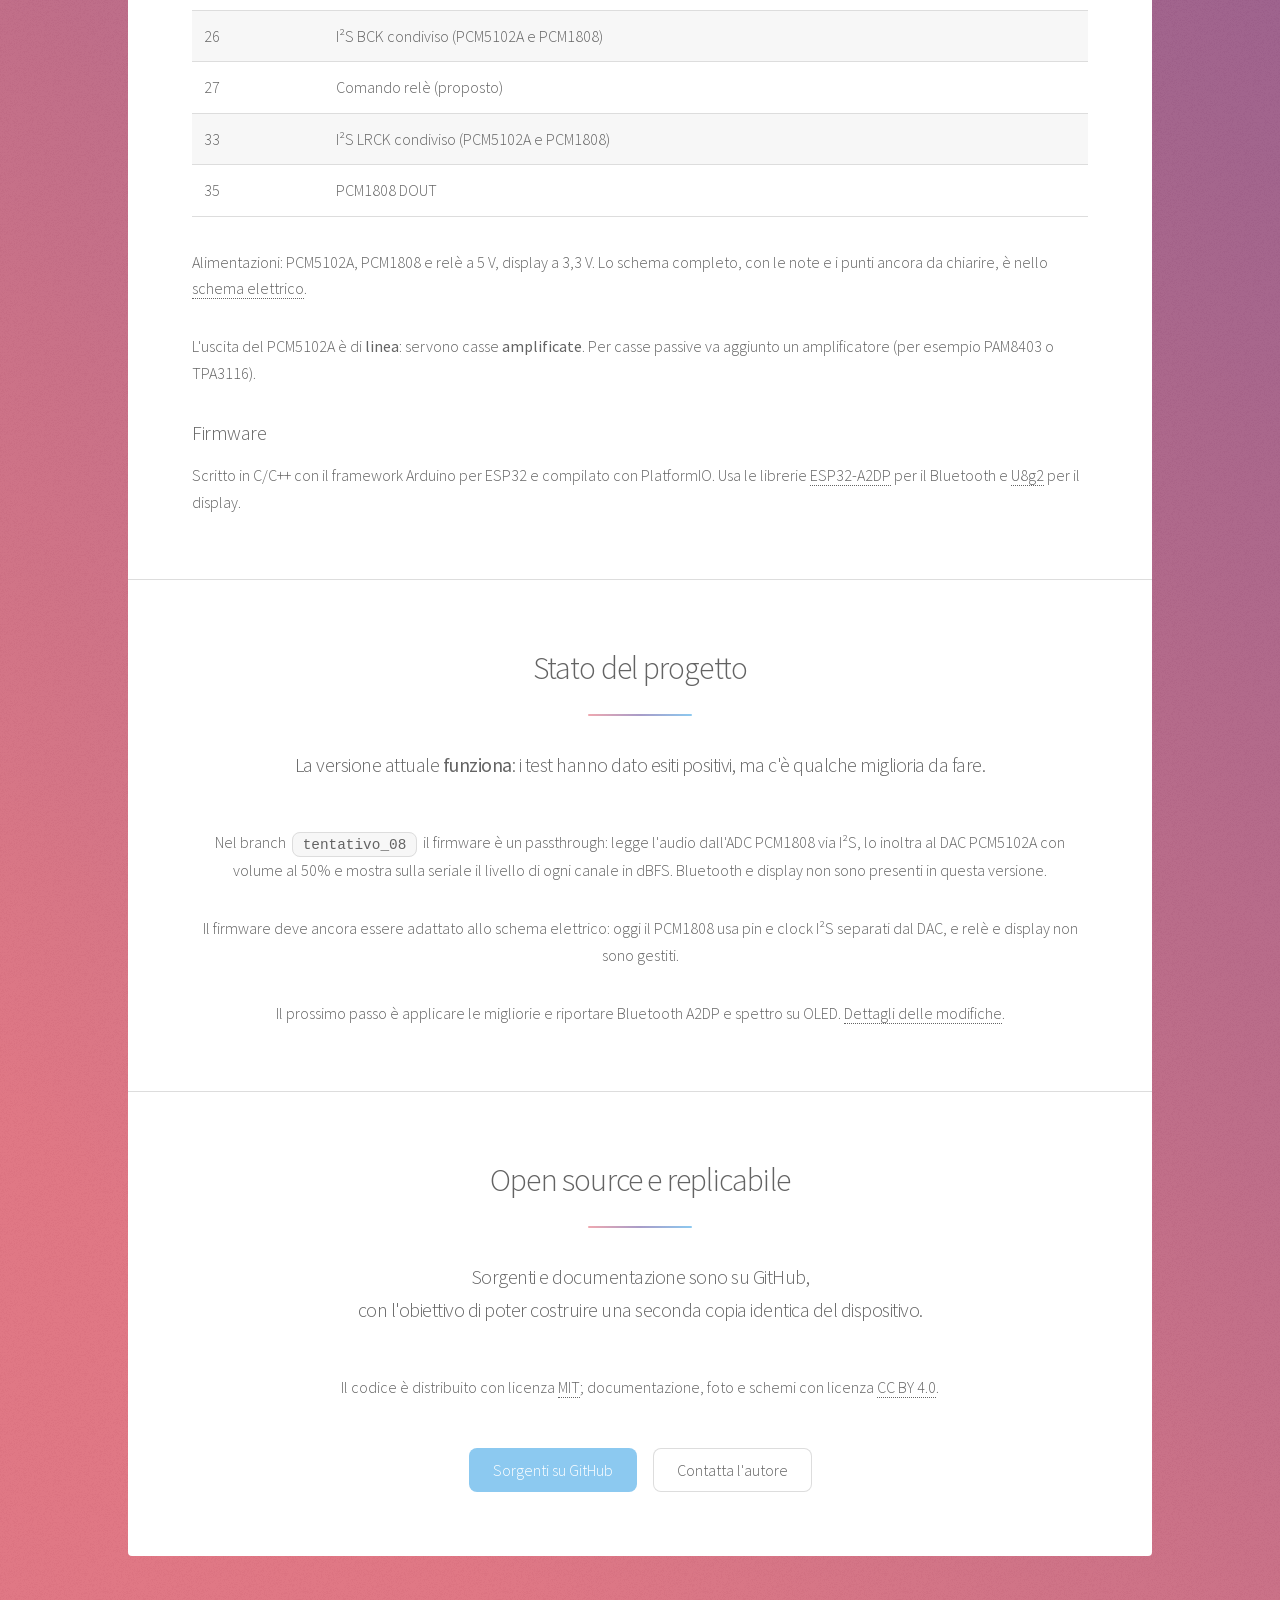
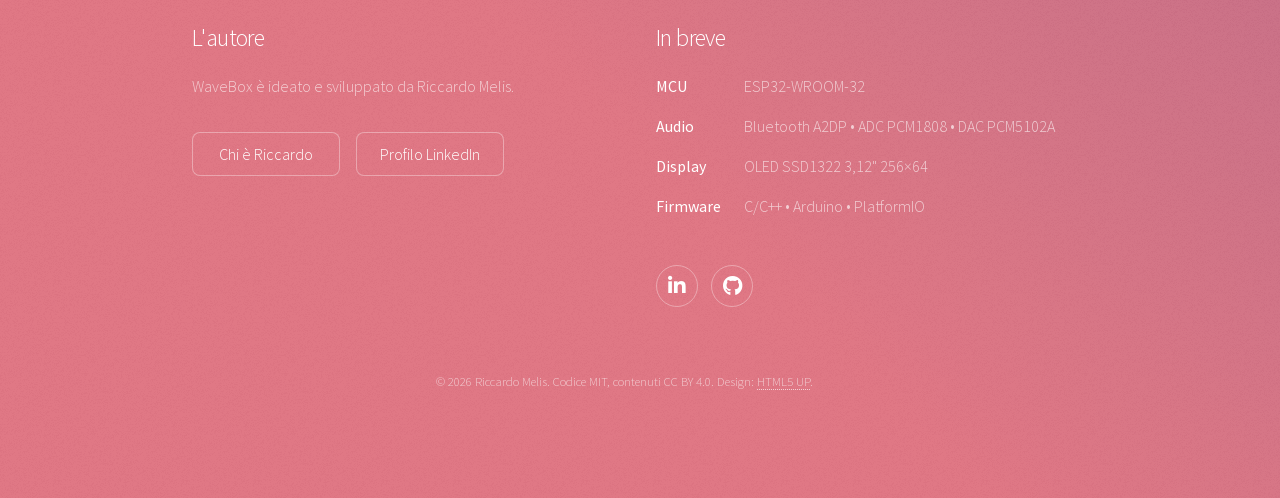
==== commit c0b5f9a9: "docs: schema elettrico delle schede (PCM5102A, PCM1808, OLED, jack, relè) - Nuovo docs/schema_elettr" ====
--- a/docs/index.html
+++ b/docs/index.html
@@ -80,8 +80,8 @@
 									<li>
 										<span class="icon solid major style3 fa-plug"></span>
 										<h3>Ingresso AUX</h3>
-										<p>Una sorgente analogica (lettore, PC, strumento) entra dal convertitore PCM1808
-										e viene inoltrata all'uscita.</p>
+										<p>Una sorgente analogica (lettore, PC, strumento) entra dal jack TRRS nel convertitore PCM1808
+										e viene inoltrata all'uscita. Un relè sceglie se il jack di uscita riceve il DAC o il pass-through.</p>
 									</li>
 									<li>
 										<span class="icon solid major style5 fa-wave-square"></span>
@@ -98,7 +98,7 @@
 									<h2>Hardware</h2>
 									<p>Moduli separati e facili da trovare, collegati all'ESP32 tramite I²S e SPI.</p>
 								</header>
-								<span class="image fit"><img src="images/schema-a-blocchi.svg" alt="Schema a blocchi: smartphone e sorgente AUX entrano nell'ESP32, che pilota il DAC PCM5102A verso il jack e il display OLED SSD1322" /></span>
+								<span class="image fit"><img src="images/schema-a-blocchi.svg" alt="Schema a blocchi: lo smartphone via Bluetooth e la sorgente AUX tramite jack TRRS e ADC PCM1808 entrano nell'ESP32, che pilota il DAC PCM5102A, il relè di selezione dell'uscita verso il jack e le casse, e il display OLED SSD1322" /></span>
 								<div class="table-wrapper">
 									<table>
 										<thead>
@@ -126,7 +126,17 @@
 											</tr>
 											<tr>
 												<td>Jack TRRS 3,5 mm</td>
-												<td>Connettore di uscita verso le casse</td>
+												<td>Ingresso AUX verso il PCM1808 (MIC non collegato)</td>
+												<td>analogica</td>
+											</tr>
+											<tr>
+												<td>Relè DPDT</td>
+												<td>Sceglie cosa arriva al jack di uscita: DAC PCM5102A (a riposo) o pass-through</td>
+												<td>GPIO</td>
+											</tr>
+											<tr>
+												<td>Jack 3,5 mm di uscita</td>
+												<td>Connettore verso le casse</td>
 												<td>analogica</td>
 											</tr>
 											<tr>
@@ -137,6 +147,34 @@
 										</tbody>
 									</table>
 								</div>
+								<h3>Collegamenti</h3>
+								<p>PCM1808 e PCM5102A condividono i clock I²S (BCK e LRCK): l'ESP32 li genera e i due
+								convertitori lavorano alla stessa frequenza di campionamento.</p>
+								<div class="table-wrapper">
+									<table>
+										<thead>
+											<tr>
+												<th>GPIO</th>
+												<th>Funzione</th>
+											</tr>
+										</thead>
+										<tbody>
+											<tr><td>4</td><td>OLED RST</td></tr>
+											<tr><td>5</td><td>OLED CS</td></tr>
+											<tr><td>18</td><td>OLED SCK</td></tr>
+											<tr><td>19</td><td>OLED DC</td></tr>
+											<tr><td>21</td><td>PCM5102A DIN</td></tr>
+											<tr><td>23</td><td>OLED MOSI</td></tr>
+											<tr><td>26</td><td>I²S BCK condiviso (PCM5102A e PCM1808)</td></tr>
+											<tr><td>27</td><td>Comando relè (proposto)</td></tr>
+											<tr><td>33</td><td>I²S LRCK condiviso (PCM5102A e PCM1808)</td></tr>
+											<tr><td>35</td><td>PCM1808 DOUT</td></tr>
+										</tbody>
+									</table>
+								</div>
+								<p>Alimentazioni: PCM5102A, PCM1808 e relè a 5 V, display a 3,3 V.
+								Lo schema completo, con le note e i punti ancora da chiarire, è nello
+								<a href="https://github.com/RikyM06/WaveBox/blob/main/docs/schema_elettrico.md">schema elettrico</a>.</p>
 								<p>L'uscita del PCM5102A è di <strong>linea</strong>: servono casse <strong>amplificate</strong>.
 								Per casse passive va aggiunto un amplificatore (per esempio PAM8403 o TPA3116).</p>
 								<h3>Firmware</h3>
@@ -154,8 +192,10 @@
 								<p>Nel branch <code>tentativo_08</code> il firmware è un passthrough: legge l'audio dall'ADC PCM1808 via I²S,
 								lo inoltra al DAC PCM5102A con volume al 50% e mostra sulla seriale il livello di ogni canale in dBFS.
 								Bluetooth e display non sono presenti in questa versione.</p>
+								<p>Il firmware deve ancora essere adattato allo schema elettrico: oggi il PCM1808 usa pin e clock I²S separati
+								dal DAC, e relè e display non sono gestiti.</p>
 								<p>Il prossimo passo è applicare le migliorie e riportare Bluetooth A2DP e spettro su OLED.
-								<a href="https://github.com/RikyM06/WaveBox/blob/tentativo_08/docs/tentativo_08.md">Dettagli delle modifiche</a>.</p>
+								<a href="https://github.com/RikyM06/WaveBox/blob/main/docs/tentativo_08.md">Dettagli delle modifiche</a>.</p>
 							</section>
 
 						<!-- Open source -->
@@ -220,4 +260,4 @@
 
 	</body>
 </html>
-<!-- Data ultimo aggiornamento: 20/10/2026 -->
+<!-- Data ultimo aggiornamento: 21/10/2026 -->
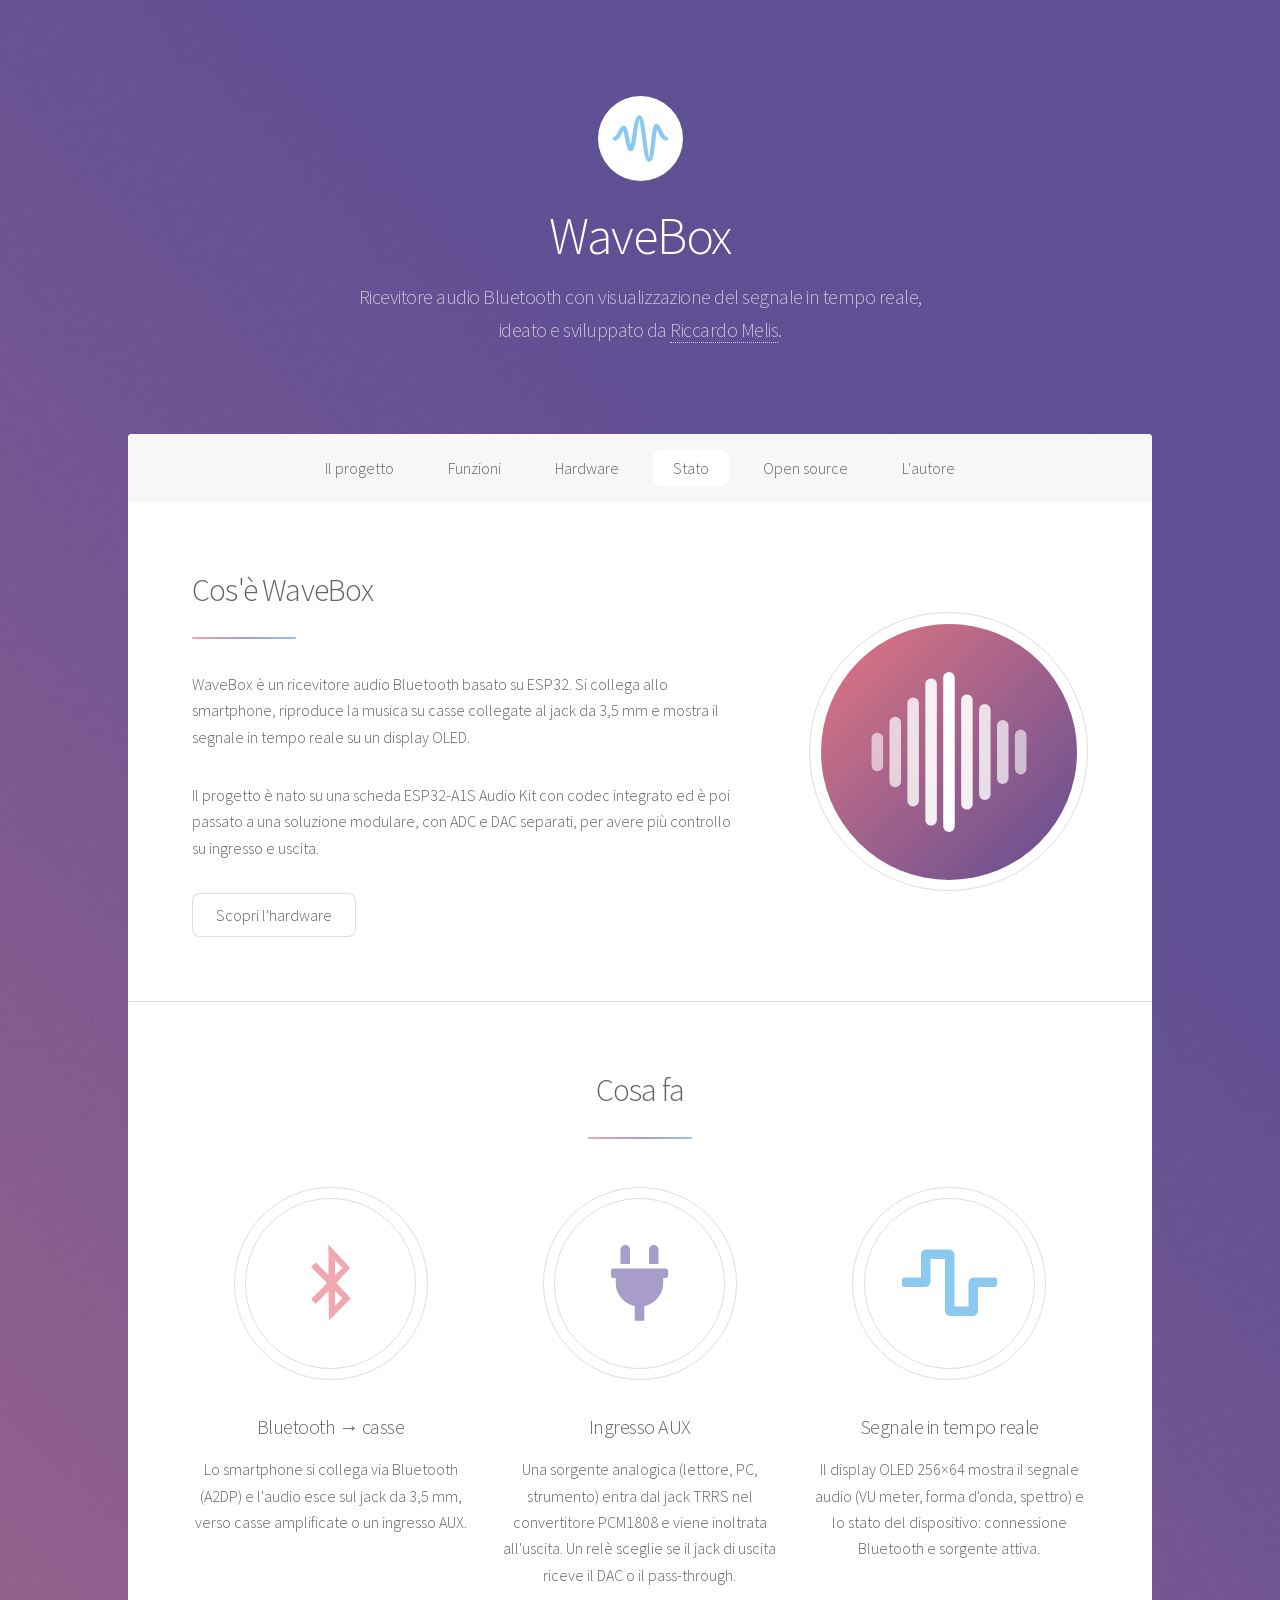
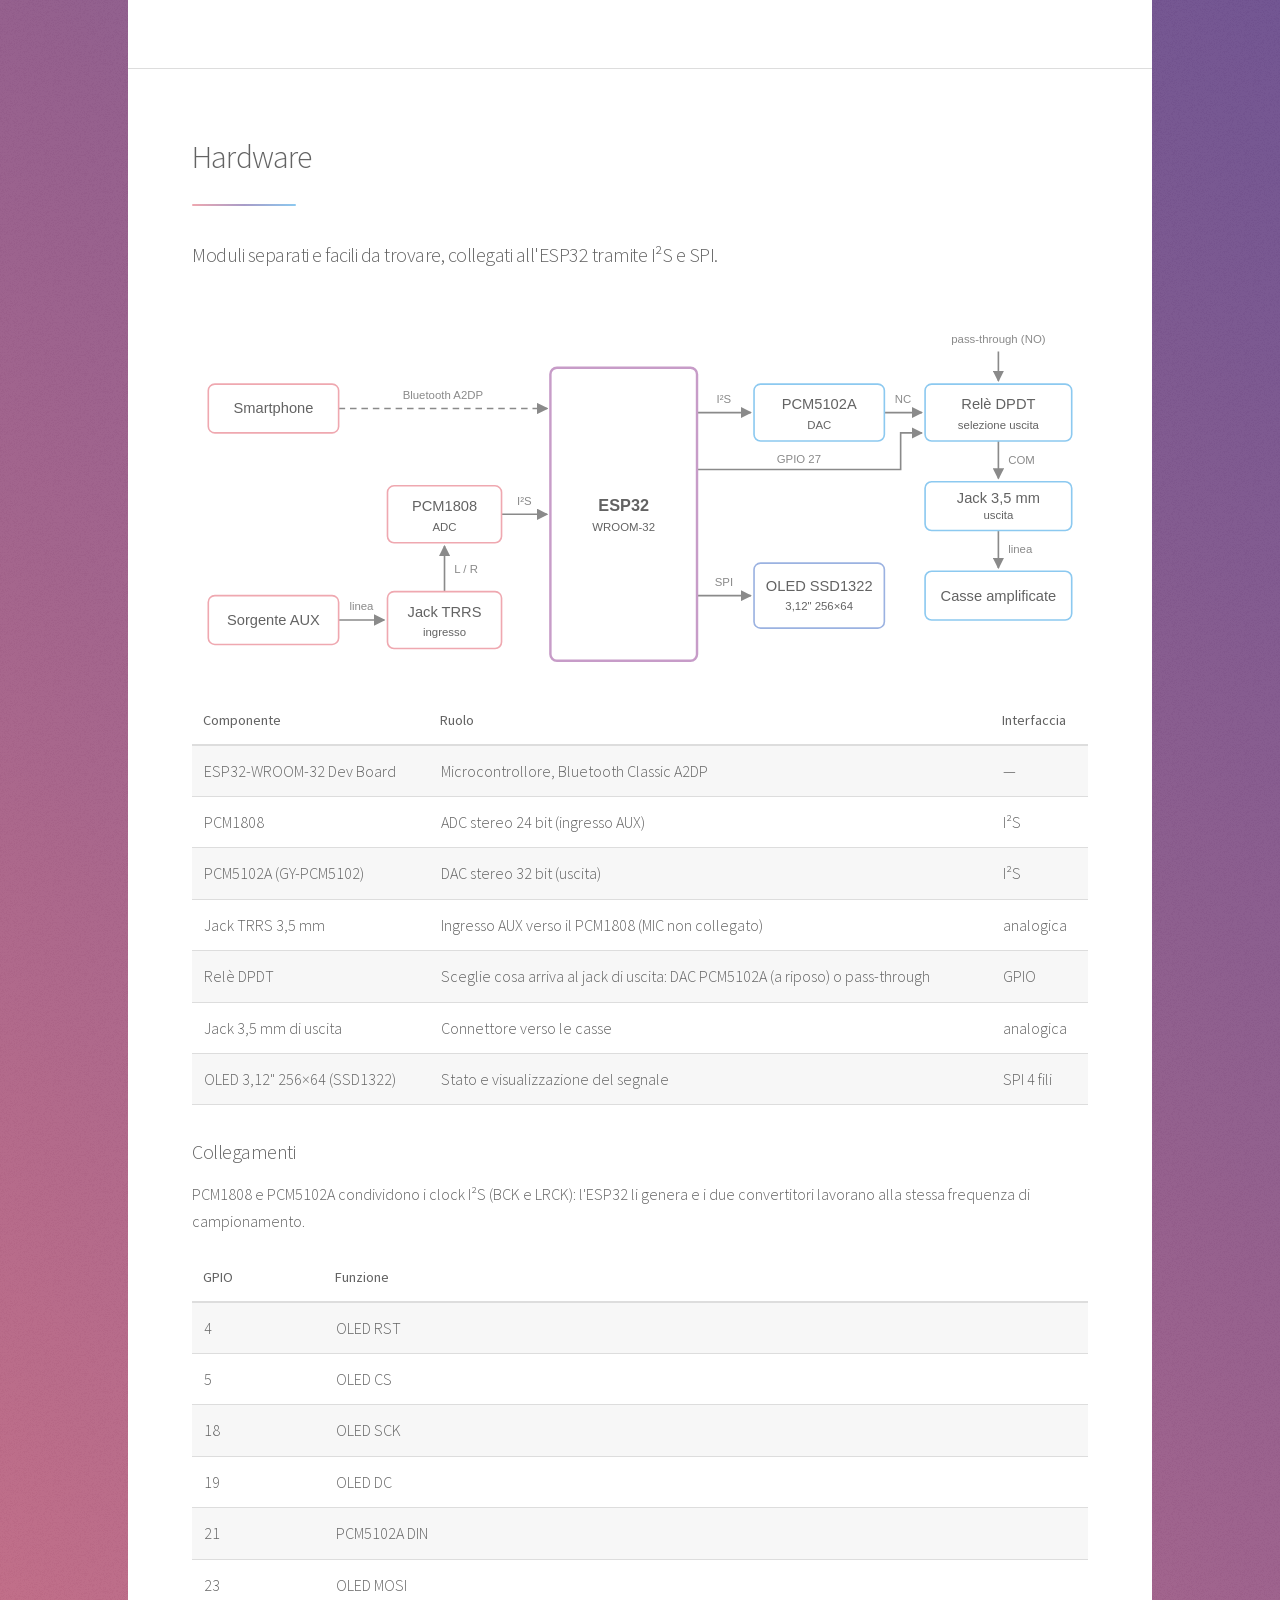
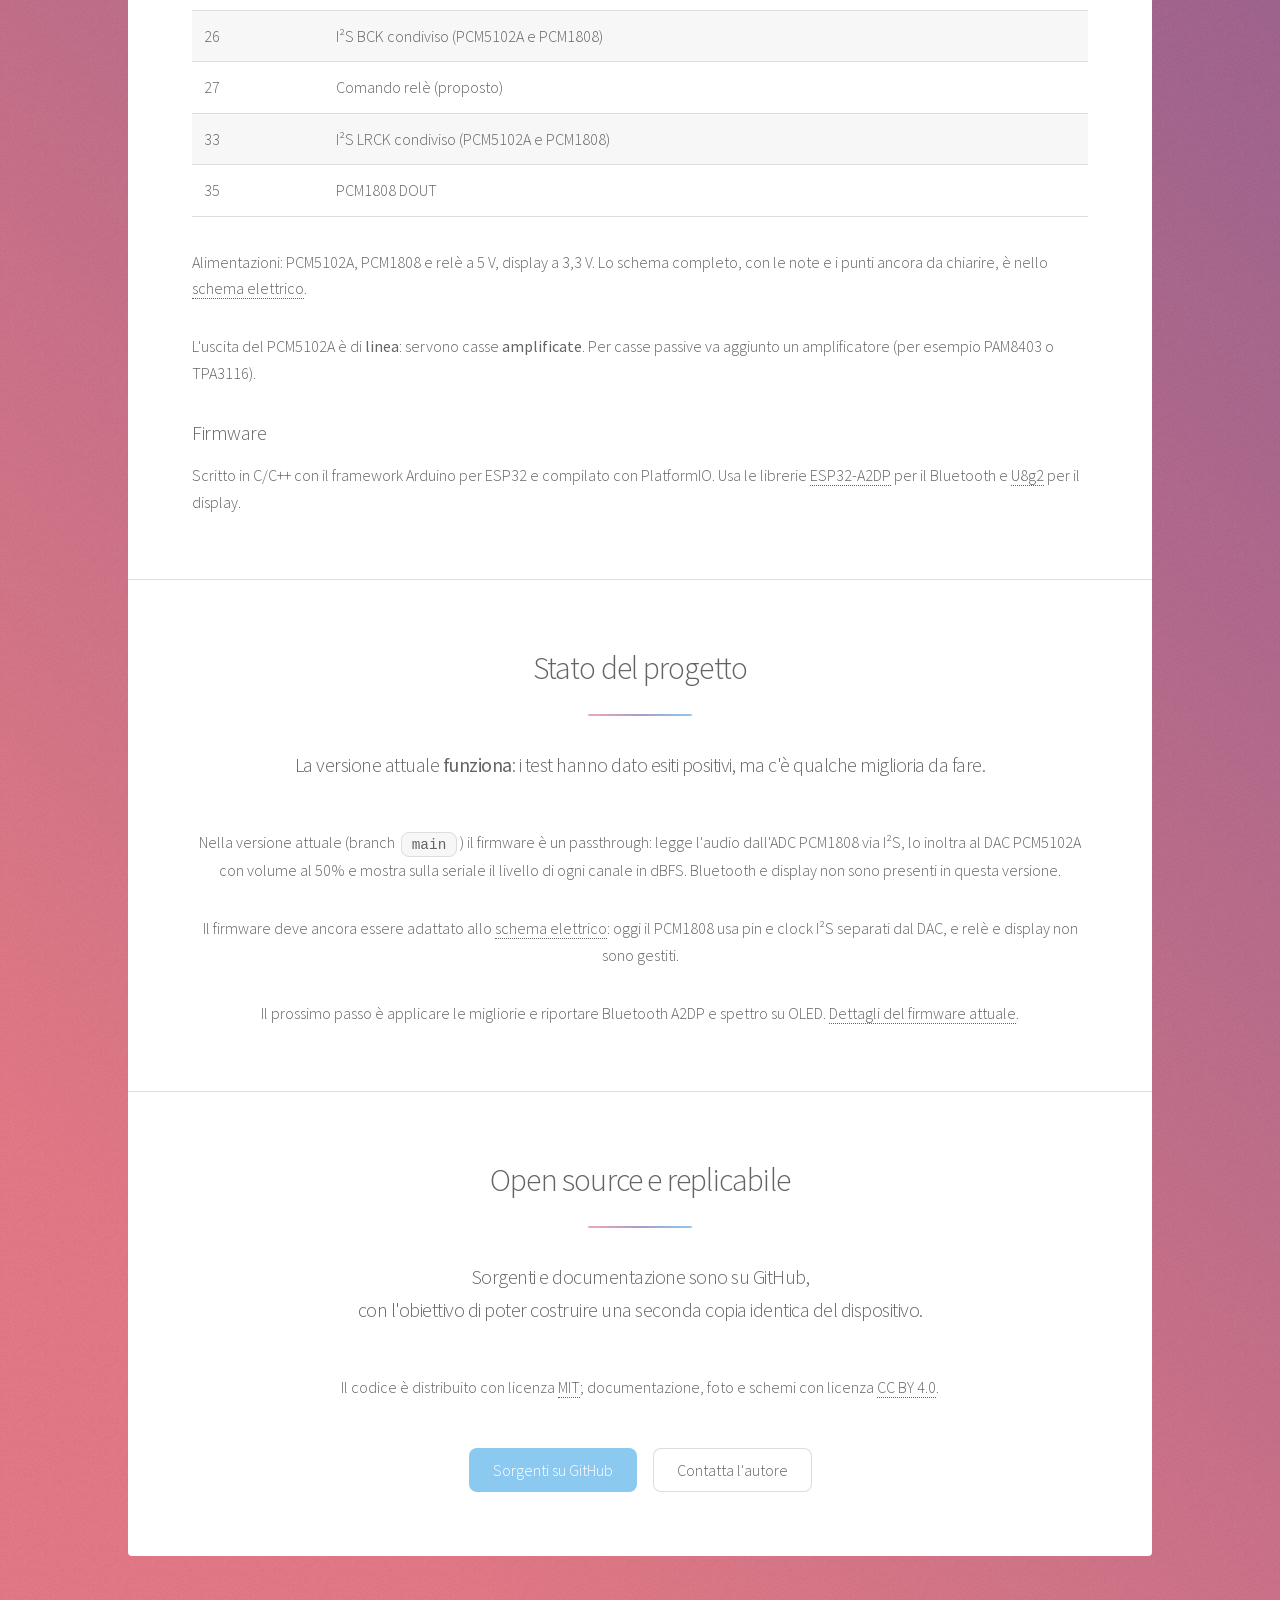
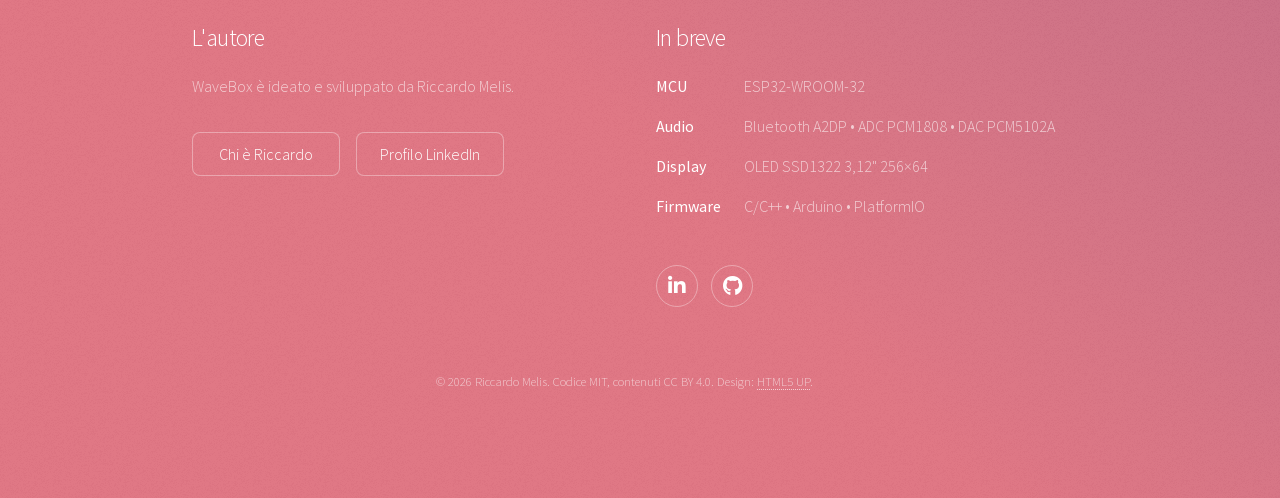
==== commit 74f49620: "docs: pagine HTML per i documenti linkati dal sito, riferimenti solo a main - Nuove pagine del sito " ====
--- a/docs/index.html
+++ b/docs/index.html
@@ -174,7 +174,7 @@
 								</div>
 								<p>Alimentazioni: PCM5102A, PCM1808 e relè a 5 V, display a 3,3 V.
 								Lo schema completo, con le note e i punti ancora da chiarire, è nello
-								<a href="https://github.com/RikyM06/WaveBox/blob/main/docs/schema_elettrico.md">schema elettrico</a>.</p>
+								<a href="schema_elettrico.html">schema elettrico</a>.</p>
 								<p>L'uscita del PCM5102A è di <strong>linea</strong>: servono casse <strong>amplificate</strong>.
 								Per casse passive va aggiunto un amplificatore (per esempio PAM8403 o TPA3116).</p>
 								<h3>Firmware</h3>
@@ -189,13 +189,13 @@
 									<h2>Stato del progetto</h2>
 									<p>La versione attuale <strong>funziona</strong>: i test hanno dato esiti positivi, ma c'è qualche miglioria da fare.</p>
 								</header>
-								<p>Nel branch <code>tentativo_08</code> il firmware è un passthrough: legge l'audio dall'ADC PCM1808 via I²S,
+								<p>Nella versione attuale (branch <code>main</code>) il firmware è un passthrough: legge l'audio dall'ADC PCM1808 via I²S,
 								lo inoltra al DAC PCM5102A con volume al 50% e mostra sulla seriale il livello di ogni canale in dBFS.
 								Bluetooth e display non sono presenti in questa versione.</p>
-								<p>Il firmware deve ancora essere adattato allo schema elettrico: oggi il PCM1808 usa pin e clock I²S separati
+								<p>Il firmware deve ancora essere adattato allo <a href="schema_elettrico.html">schema elettrico</a>: oggi il PCM1808 usa pin e clock I²S separati
 								dal DAC, e relè e display non sono gestiti.</p>
 								<p>Il prossimo passo è applicare le migliorie e riportare Bluetooth A2DP e spettro su OLED.
-								<a href="https://github.com/RikyM06/WaveBox/blob/main/docs/tentativo_08.md">Dettagli delle modifiche</a>.</p>
+								<a href="tentativo_08.html">Dettagli del firmware attuale</a>.</p>
 							</section>
 
 						<!-- Open source -->
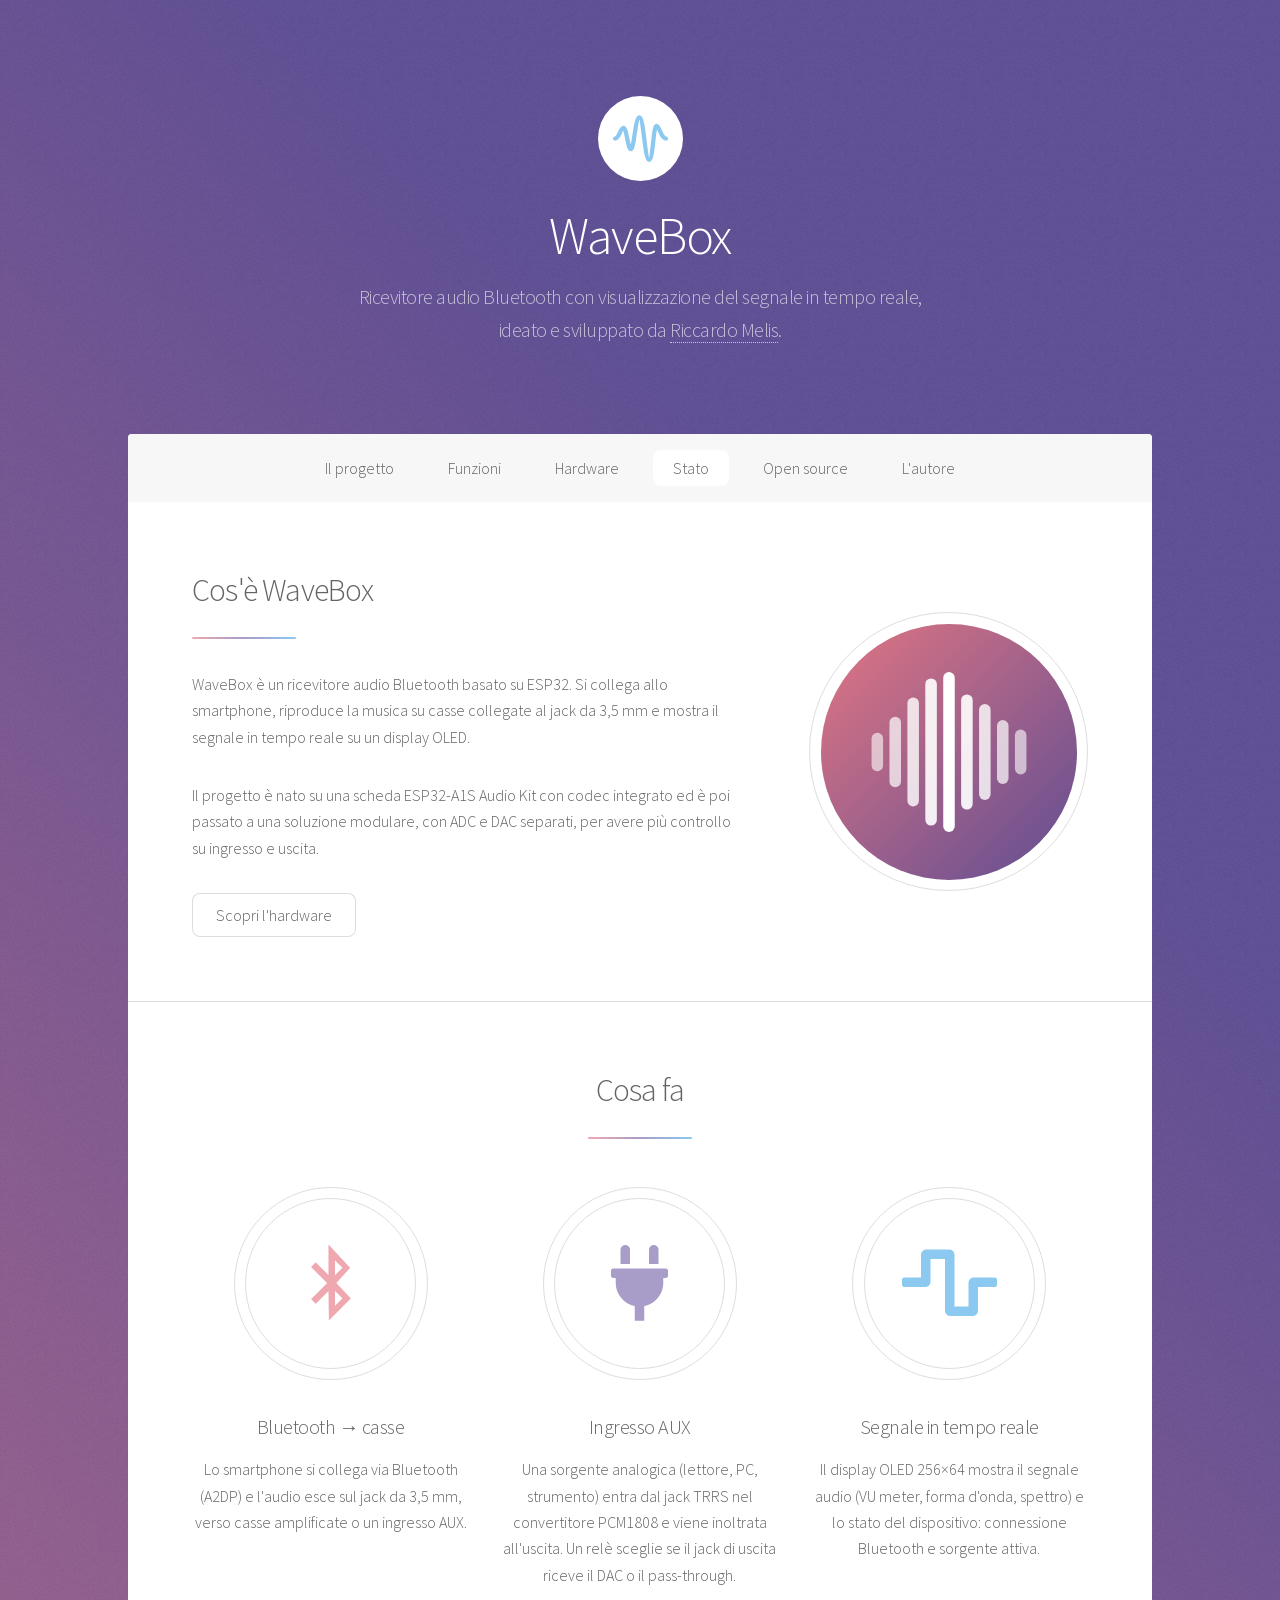
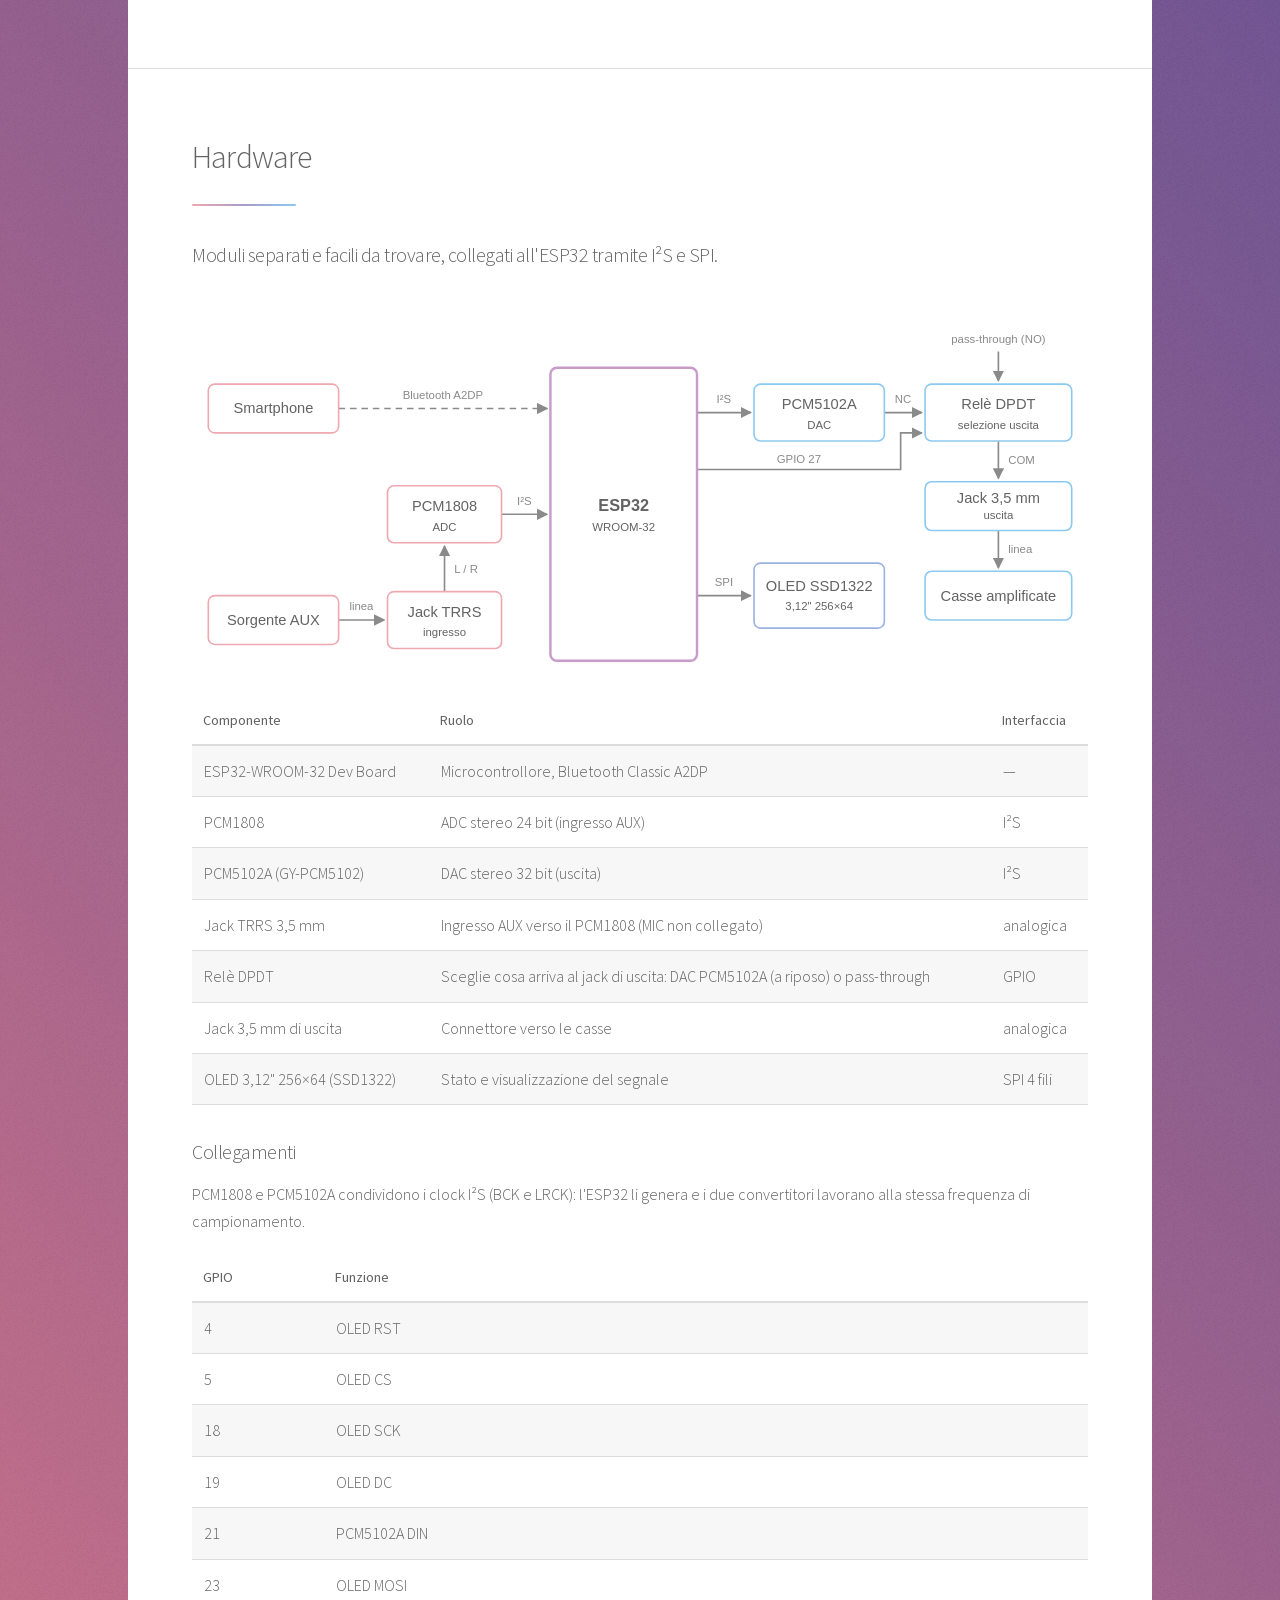
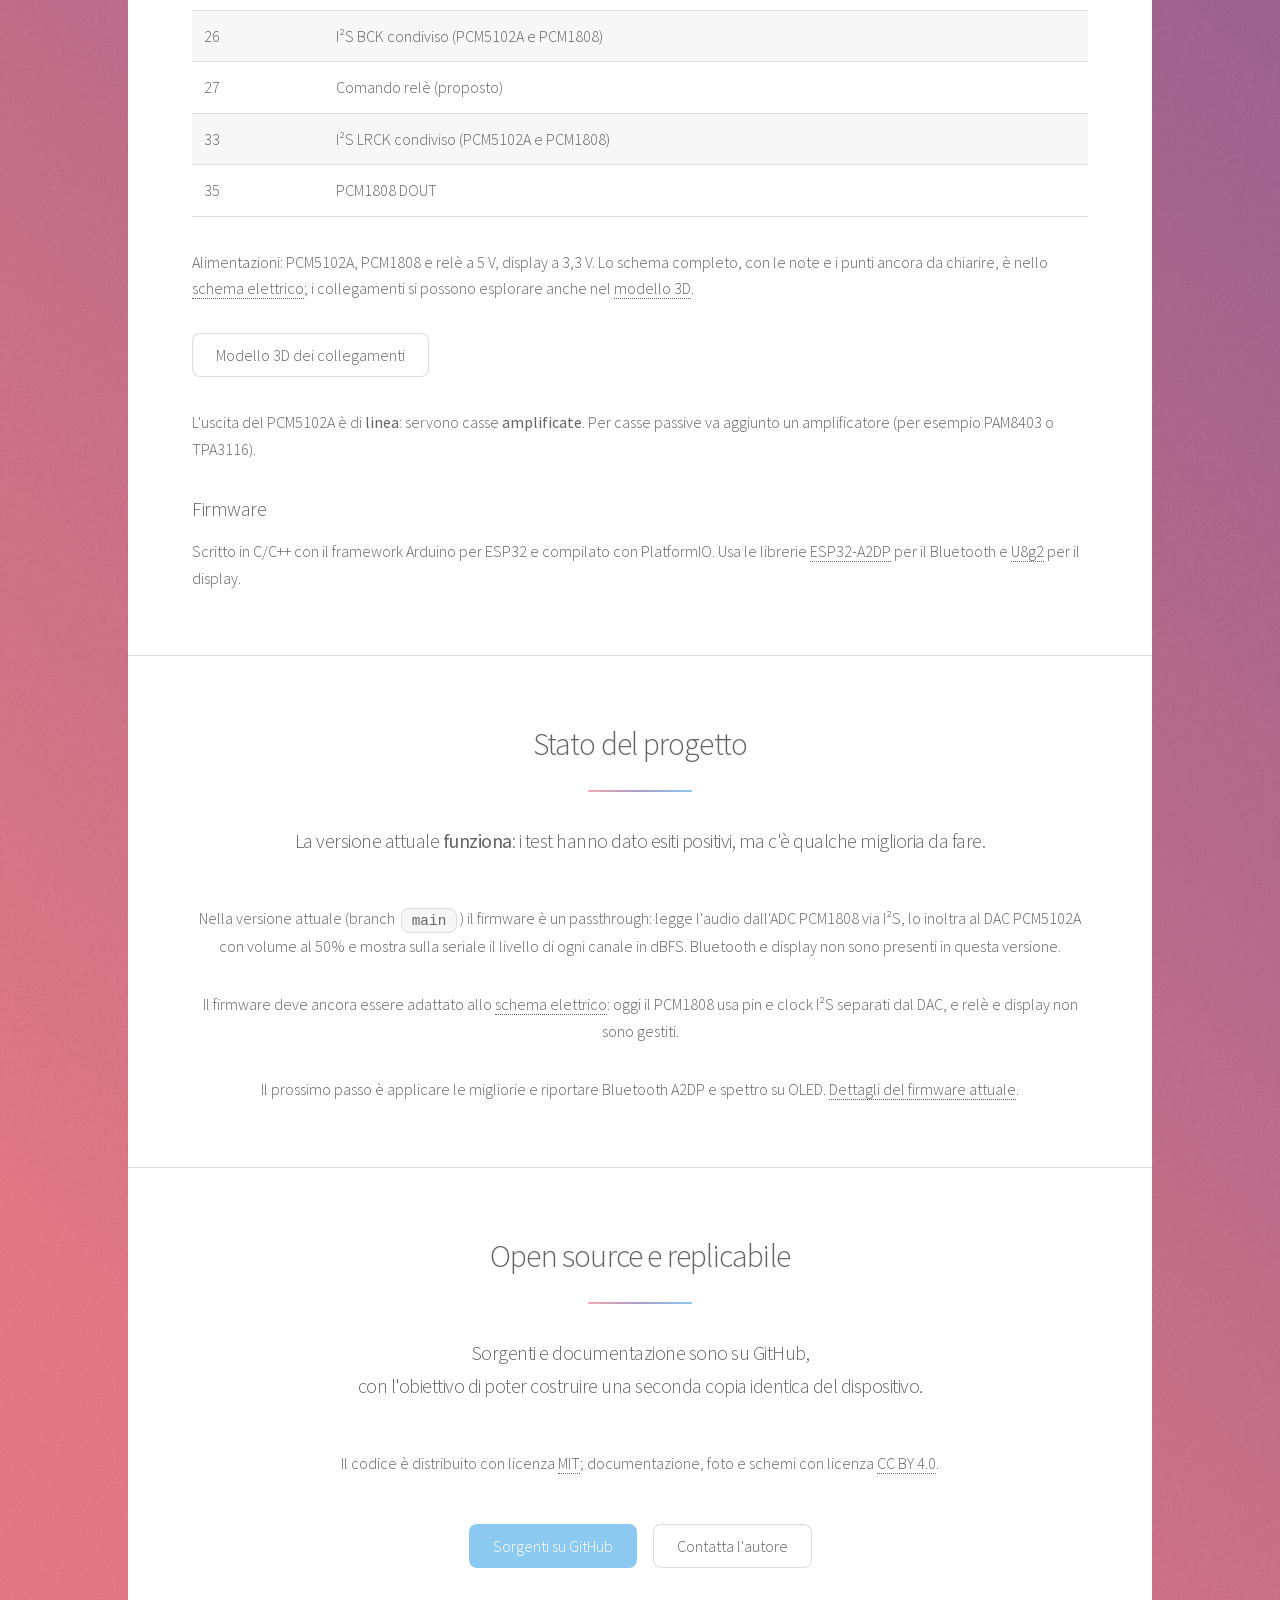
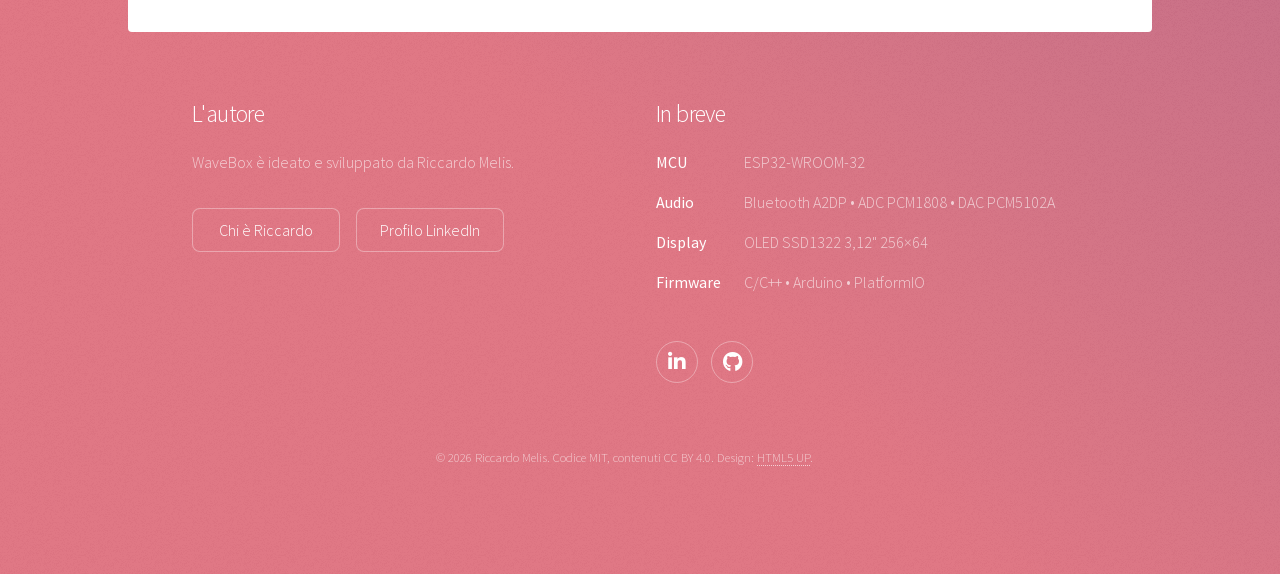
==== commit 73b87be6: "docs: modello 3D interattivo dello schema elettrico - Nuova pagina del sito schema_3d.html: modello " ====
--- a/docs/index.html
+++ b/docs/index.html
@@ -174,7 +174,11 @@
 								</div>
 								<p>Alimentazioni: PCM5102A, PCM1808 e relè a 5 V, display a 3,3 V.
 								Lo schema completo, con le note e i punti ancora da chiarire, è nello
-								<a href="schema_elettrico.html">schema elettrico</a>.</p>
+								<a href="schema_elettrico.html">schema elettrico</a>; i collegamenti si possono esplorare anche
+								nel <a href="schema_3d.html">modello 3D</a>.</p>
+								<ul class="actions">
+									<li><a href="schema_3d.html" class="button">Modello 3D dei collegamenti</a></li>
+								</ul>
 								<p>L'uscita del PCM5102A è di <strong>linea</strong>: servono casse <strong>amplificate</strong>.
 								Per casse passive va aggiunto un amplificatore (per esempio PAM8403 o TPA3116).</p>
 								<h3>Firmware</h3>
